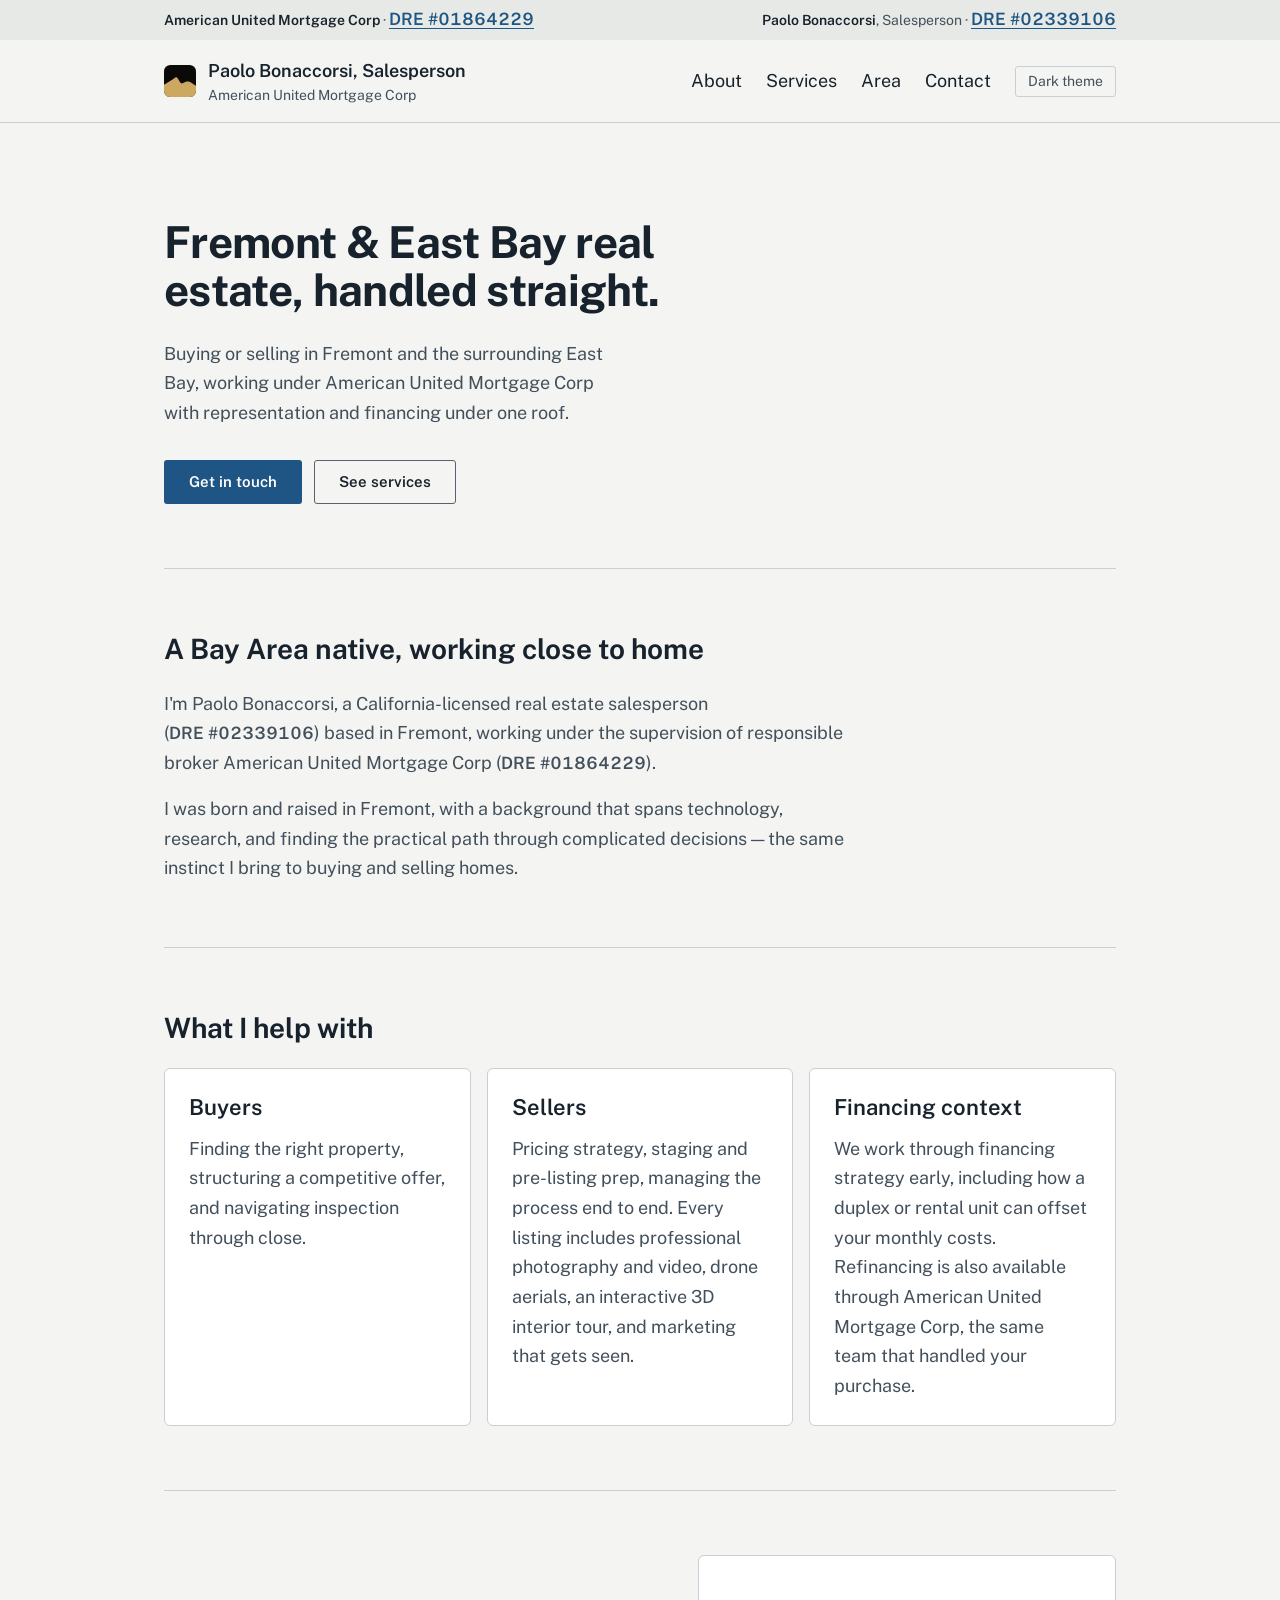
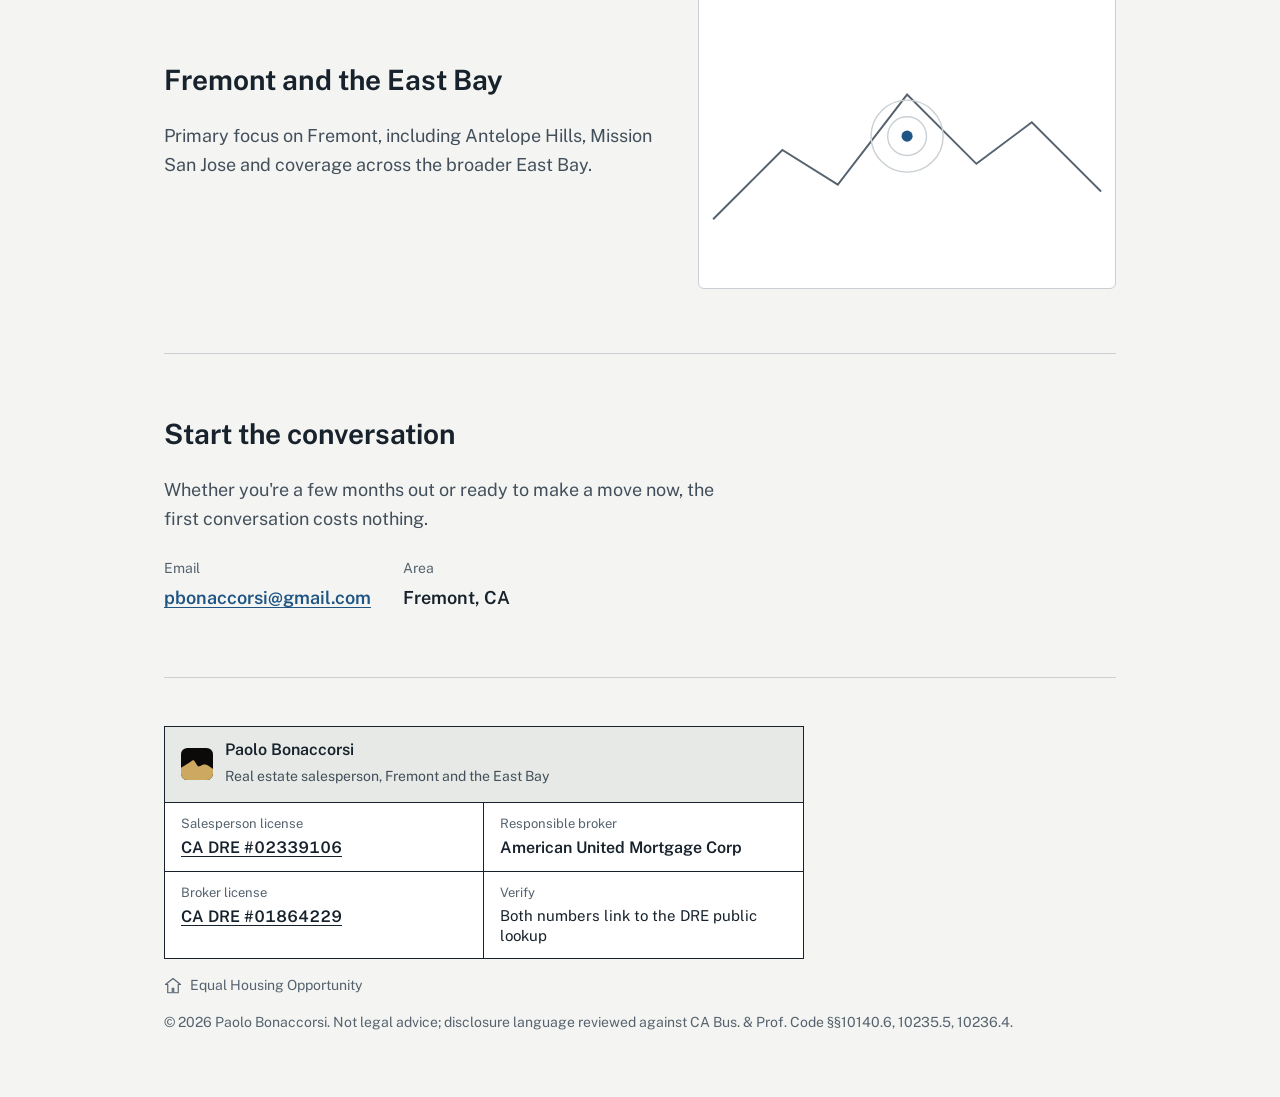
==== index.html @ d132ba82 "Add a theme switch in the masthead Follows the system setting until the visitor picks a theme; the c" ====
<!doctype html>
<html lang="en">
<head>
<meta charset="UTF-8">
<meta name="viewport" content="width=device-width, initial-scale=1">
<title>Paolo Bonaccorsi — Real Estate Salesperson, Fremont &amp; East Bay</title>
<meta name="description" content="Paolo Bonaccorsi, California DRE #02339106, helping buyers and sellers in Fremont, Mission San Jose, and the East Bay. Responsible broker American United Mortgage Corp, DRE #01864229.">
<link rel="icon" href="favicon.ico?v=2" sizes="any">
<link rel="icon" href="favicon.svg?v=2" type="image/svg+xml">
<link rel="apple-touch-icon" href="apple-touch-icon.png?v=2">
<link rel="preconnect" href="https://fonts.googleapis.com">
<link rel="preconnect" href="https://fonts.gstatic.com" crossorigin>
<link href="https://fonts.googleapis.com/css2?family=Public+Sans:wght@400..700&display=swap" rel="stylesheet">
<link rel="stylesheet" href="design/tokens.css">
<link rel="stylesheet" href="design/components.css">
<script>
/* Theme: follows the system unless the visitor chose one here. Runs before paint to avoid a flash. */
(function(){try{var t=localStorage.getItem('theme');if(t==='light'||t==='dark'){document.documentElement.setAttribute('data-theme',t);}}catch(e){}})();
</script>
<style>
  * { box-sizing: border-box; }
  html { color-scheme: light dark; }
  body { margin: 0; -webkit-font-smoothing: antialiased; }
  h1, h2, h3, p { margin: 0; }
  .wrap { max-width: 1000px; margin: 0 auto; padding-inline: var(--space-4); }
  @media (min-width: 720px) { .wrap { padding-inline: var(--space-6); } }

  /* ---- compliance bar ---- */
  .disclosure-bar { background: var(--surface-2); color: var(--ink-soft); }
  .disclosure-bar .wrap {
    padding-block: var(--space-2); display: flex; justify-content: space-between; align-items: baseline;
    flex-wrap: wrap; gap: var(--space-1) var(--space-6);
  }
  .disclosure-bar strong { color: var(--ink); font-weight: 600; }
  .disclosure-bar a, .about .re-figure { white-space: nowrap; }

  /* ---- masthead: static, no blur ---- */
  .masthead { border-bottom: 1px solid var(--rule); }
  .masthead .wrap {
    padding-block: var(--space-4); display: flex; justify-content: space-between; align-items: center;
    flex-wrap: wrap; gap: var(--space-3) var(--space-6);
  }
  .lockup { display: flex; align-items: center; gap: var(--space-3); }
  .lockup img { width: 32px; height: 32px; flex: none; border-radius: var(--radius-sm); }
  .lockup .agent { font-weight: 600; color: var(--ink); }
  .lockup .broker { color: var(--ink-soft); }
  nav.top { display: flex; flex-wrap: wrap; gap: var(--space-1) var(--space-6); }
  nav.top a { color: var(--ink); text-decoration: none; }
  nav.top a:hover { color: var(--accent-ink); text-decoration: underline; }
  .theme-toggle {
    font-family: inherit; color: var(--ink-soft); background: none; border: 1px solid var(--rule); border-radius: var(--radius-sm);
    padding: var(--space-1) var(--space-3); cursor: pointer;
  }
  .theme-toggle:hover { color: var(--ink); border-color: var(--ink-faint); }

  /* ---- hero ---- */
  .hero { padding-block: var(--space-12); border-bottom: 1px solid var(--rule); }
  @media (min-width: 720px) { .hero { padding-block: var(--space-24) var(--space-16); } }
  .hero h1 { max-width: 20ch; margin-bottom: var(--space-6); text-wrap: balance; }
  .hero .lede { color: var(--ink-soft); max-width: 42ch; margin-bottom: var(--space-8); }
  .cta-row { display: flex; gap: var(--space-3); flex-wrap: wrap; }

  /* ---- sections ---- */
  section { padding-block: var(--space-12); border-bottom: 1px solid var(--rule); }
  @media (min-width: 720px) { section { padding-block: var(--space-16); } }
  section h2 { margin-bottom: var(--space-6); text-wrap: balance; }

  .about p { max-width: 62ch; color: var(--ink-soft); }
  .about p + p { margin-top: var(--space-4); }

  .services { display: grid; grid-template-columns: repeat(auto-fit, minmax(240px, 1fr)); gap: var(--space-4); }
  .service {
    background: var(--surface); border: 1px solid var(--rule); border-radius: var(--radius-md);
    padding: var(--space-6); display: flex; flex-direction: column; gap: var(--space-3);
  }
  .service p { color: var(--ink-soft); }

  .area-layout { display: grid; grid-template-columns: 1.2fr 1fr; gap: var(--space-8); align-items: center; }
  @media (max-width: 700px) { .area-layout { grid-template-columns: 1fr; } }
  .area-layout p { color: var(--ink-soft); max-width: 52ch; }
  .area-map { aspect-ratio: 5/4; border-radius: var(--radius-md); border: 1px solid var(--rule); background: var(--surface); overflow: hidden; }
  .area-map svg { display: block; width: 100%; height: 100%; }

  .contact-block p { color: var(--ink-soft); max-width: 50ch; margin-bottom: var(--space-6); }
  .contact-row { display: flex; gap: var(--space-8); flex-wrap: wrap; }
  .contact-item { display: flex; flex-direction: column; gap: var(--space-1); }
  .contact-item .label { color: var(--ink-faint); }
  .contact-item a, .contact-item .value { font-weight: 600; color: var(--ink); }
  .contact-item a { color: var(--accent); }

  /* ---- footer ---- */
  footer { padding-block: var(--space-12) var(--space-16); display: flex; flex-direction: column; gap: var(--space-4); color: var(--ink-faint); }
  .eho { display: flex; align-items: center; gap: var(--space-2); }
  .eho svg { flex-shrink: 0; }
</style>
</head>
<body data-flavor="re" class="re-body">

<div class="disclosure-bar re-small">
  <div class="wrap">
    <span><strong>American United Mortgage Corp</strong> &middot; <a class="re-figure" href="https://www2.dre.ca.gov/publicasp/pplinfo.asp?License_id=01864229" target="_blank" rel="noopener noreferrer" aria-label="Verify American United Mortgage Corp&#39;s California DRE license 01864229 on the DRE public lookup, opens in a new tab">DRE #01864229</a></span>
    <span><strong>Paolo Bonaccorsi</strong>, Salesperson &middot; <a class="re-figure" href="https://www2.dre.ca.gov/publicasp/pplinfo.asp?License_id=02339106" target="_blank" rel="noopener noreferrer" aria-label="Verify Paolo Bonaccorsi&#39;s California DRE license 02339106 on the DRE public lookup, opens in a new tab">DRE #02339106</a></span>
  </div>
</div>

<header class="masthead">
  <div class="wrap">
    <div class="lockup">
      <img src="favicon.svg" alt="">
      <div>
        <div class="agent">Paolo Bonaccorsi, Salesperson</div>
        <div class="broker re-small">American United Mortgage Corp</div>
      </div>
    </div>
    <nav class="top" aria-label="Primary">
      <a href="#about">About</a>
      <a href="#services">Services</a>
      <a href="#area">Area</a>
      <a href="#contact">Contact</a>
      <button type="button" class="theme-toggle re-small">Dark theme</button>
    </nav>
  </div>
</header>

<main class="wrap">

  <section class="hero">
    <h1 class="re-display">Fremont &amp; East Bay real estate, handled straight.</h1>
    <p class="lede">Buying or selling in Fremont and the surrounding East Bay, working under American United Mortgage Corp with representation and financing under one roof.</p>
    <div class="cta-row">
      <a class="btn btn-primary" href="#contact">Get in touch</a>
      <a class="btn btn-secondary" href="#services">See services</a>
    </div>
  </section>

  <section id="about" class="about">
    <h2 class="re-h2">A Bay Area native, working close to home</h2>
    <p>I'm Paolo Bonaccorsi, a California-licensed real estate salesperson (<span class="re-figure">DRE #02339106</span>) based in Fremont, working under the supervision of responsible broker American United Mortgage Corp (<span class="re-figure">DRE #01864229</span>).</p>
    <p>I was born and raised in Fremont, with a background that spans technology, research, and finding the practical path through complicated decisions &mdash; the same instinct I bring to buying and selling homes.</p>
  </section>

  <section id="services">
    <h2 class="re-h2">What I help with</h2>
    <div class="services">
      <div class="service">
        <h3 class="re-h3">Buyers</h3>
        <p>Finding the right property, structuring a competitive offer, and navigating inspection through close.</p>
      </div>
      <div class="service">
        <h3 class="re-h3">Sellers</h3>
        <p>Pricing strategy, staging and pre-listing prep, managing the process end to end. Every listing includes professional photography and video, drone aerials, an interactive 3D interior tour, and marketing that gets seen.</p>
      </div>
      <div class="service">
        <h3 class="re-h3">Financing context</h3>
        <p>We work through financing strategy early, including how a duplex or rental unit can offset your monthly costs. Refinancing is also available through American United Mortgage Corp, the same team that handled your purchase.</p>
      </div>
    </div>
  </section>

  <section id="area">
    <div class="area-layout">
      <div>
        <h2 class="re-h2">Fremont and the East Bay</h2>
        <p>Primary focus on Fremont, including Antelope Hills, Mission San Jose and coverage across the broader East Bay.</p>
      </div>
      <div class="area-map">
        <svg viewBox="0 0 300 240" aria-hidden="true">
          <path d="M10 190 L60 140 L100 165 L150 100 L200 150 L240 120 L290 170" fill="none" stroke="var(--ink-faint)" stroke-width="1.4"/>
          <circle cx="150" cy="130" r="26" fill="none" stroke="var(--rule)" stroke-width="1"/>
          <circle cx="150" cy="130" r="14" fill="none" stroke="var(--rule)" stroke-width="1"/>
          <circle cx="150" cy="130" r="4" fill="var(--accent)"/>
        </svg>
      </div>
    </div>
  </section>

  <section id="contact">
    <h2 class="re-h2">Start the conversation</h2>
    <div class="contact-block">
      <p>Whether you're a few months out or ready to make a move now, the first conversation costs nothing.</p>
      <div class="contact-row">
        <div class="contact-item">
          <span class="label re-small">Email</span>
          <a href="mailto:pbonaccorsi@gmail.com">pbonaccorsi@gmail.com</a>
        </div>
        <div class="contact-item">
          <span class="label re-small">Area</span>
          <span class="value">Fremont, CA</span>
        </div>
      </div>
    </div>
  </section>

  <footer>
    <div class="titleblock">
      <div class="tb-head"><img class="mark" src="favicon.svg" alt=""><div><span class="val">Paolo Bonaccorsi</span><span class="area">Real estate salesperson, Fremont and the East Bay</span></div></div>
      <div class="tb-grid">
        <div><span class="lab">Salesperson license</span><a class="val num" href="https://www2.dre.ca.gov/publicasp/pplinfo.asp?License_id=02339106" target="_blank" rel="noopener noreferrer" aria-label="Verify Paolo Bonaccorsi&#39;s California DRE license 02339106 on the DRE public lookup, opens in a new tab">CA DRE #02339106</a></div>
        <div><span class="lab">Responsible broker</span><span class="val">American United Mortgage Corp</span></div>
        <div><span class="lab">Broker license</span><a class="val num" href="https://www2.dre.ca.gov/publicasp/pplinfo.asp?License_id=01864229" target="_blank" rel="noopener noreferrer" aria-label="Verify American United Mortgage Corp&#39;s California DRE license 01864229 on the DRE public lookup, opens in a new tab">CA DRE #01864229</a></div>
        <div><span class="lab">Verify</span><span class="val" style="font-weight:400;font-size:15px">Both numbers link to the DRE public lookup</span></div>
      </div>
    </div>
    <div class="eho re-small">
      <svg width="18" height="18" viewBox="0 0 24 24" fill="none" aria-hidden="true">
        <path d="M12 2 2 10h3v11h6v-6h2v6h6V10h3L12 2z" stroke="currentColor" stroke-width="1.6" stroke-linejoin="round"/>
      </svg>
      <span>Equal Housing Opportunity</span>
    </div>
    <div class="re-small">&copy; 2026 Paolo Bonaccorsi. Not legal advice; disclosure language reviewed against CA Bus. &amp; Prof. Code §§10140.6, 10235.5, 10236.4.</div>
  </footer>

</main>
<script>
(function(){
  // Theme switch: override the system setting, remembered in this browser.
  var btn = document.querySelector('.theme-toggle');
  if (!btn) return;
  var root = document.documentElement;
  function current(){
    var t = root.getAttribute('data-theme');
    if (t) return t;
    return window.matchMedia('(prefers-color-scheme: dark)').matches ? 'dark' : 'light';
  }
  function label(){
    var next = current() === 'dark' ? 'light' : 'dark';
    btn.textContent = next === 'dark' ? 'Dark theme' : 'Light theme';
    btn.setAttribute('aria-label', 'Switch to the ' + next + ' theme');
  }
  btn.addEventListener('click', function(){
    var next = current() === 'dark' ? 'light' : 'dark';
    root.setAttribute('data-theme', next);
    try { localStorage.setItem('theme', next); } catch (e) {}
    label();
  });
  window.matchMedia('(prefers-color-scheme: dark)').addEventListener('change', label);
  label();
})();
</script>
</body>
</html>
---- design/tokens.css ----
/* Generated from the Paolo Bonaccorsi design system tokens.json. Do not edit by hand. */
:root {
  --re-paper: #f4f5f2;
  --re-surface: #ffffff;
  --re-surface-2: #e6e9e5;
  --re-ink: #17222c;
  --re-ink-soft: #43505c;
  --re-ink-faint: #56636f;
  --re-rule: #c9cfd2;
  --re-accent: #1f5584;
  --re-accent-ink: #183f63;
  --re-on-accent: #ffffff;
  --re-ridge: #c9a04e;
  --space-1: 4px;
  --space-2: 8px;
  --space-3: 12px;
  --space-4: 16px;
  --space-6: 24px;
  --space-8: 32px;
  --space-12: 48px;
  --space-16: 64px;
  --space-24: 96px;
  --radius-0: 0px;
  --radius-sm: 3px;
  --radius-md: 6px;
  --radius-knob: 9999px;
  --font-public: "Public Sans", "Helvetica Neue", Arial, sans-serif;
}
@media (prefers-color-scheme: dark) {
  :root:not([data-theme="light"]) {
  --re-paper: #0f1c2a;
  --re-surface: #152536;
  --re-surface-2: #1c2f43;
  --re-ink: #e3eaf0;
  --re-ink-soft: #a6b6c4;
  --re-ink-faint: #8a9cac;
  --re-rule: #2b4057;
  --re-accent: #8db8e0;
  --re-accent-ink: #a9cbea;
  --re-on-accent: #0f1c2a;
  --re-ridge: #d9ae55;
  }
}
:root[data-theme="dark"] {
  --re-paper: #0f1c2a;
  --re-surface: #152536;
  --re-surface-2: #1c2f43;
  --re-ink: #e3eaf0;
  --re-ink-soft: #a6b6c4;
  --re-ink-faint: #8a9cac;
  --re-rule: #2b4057;
  --re-accent: #8db8e0;
  --re-accent-ink: #a9cbea;
  --re-on-accent: #0f1c2a;
  --re-ridge: #d9ae55;
}

/* Type styles */
.re-display { font-family: var(--font-public); font-size: 44px; line-height: 1.08; font-weight: 700; letter-spacing: -0.015em; }
.re-h2 { font-family: var(--font-public); font-size: 28px; line-height: 1.15; font-weight: 650; }
.re-h3 { font-family: var(--font-public); font-size: 22px; line-height: 1.3; font-weight: 600; }
.re-body { font-family: var(--font-public); font-size: 18px; line-height: 1.65; font-weight: 400; }
.re-figure { font-family: var(--font-public); font-size: 17px; line-height: 1.4; font-weight: 600; }
.re-small { font-family: var(--font-public); font-size: 14px; line-height: 1.5; font-weight: 400; }
---- design/components.css ----
/* Flavors: map each brand's tokens onto shared roles. Components read only the roles. */
[data-flavor="re"] {
  --paper: var(--re-paper); --surface: var(--re-surface); --surface-2: var(--re-surface-2);
  --ink: var(--re-ink); --ink-soft: var(--re-ink-soft); --ink-faint: var(--re-ink-faint);
  --rule: var(--re-rule); --accent: var(--re-accent); --accent-ink: var(--re-accent-ink);
  --on-accent: var(--re-on-accent);
  --btn-fill: var(--re-accent); --btn-text: var(--re-on-accent);
  --face: var(--font-public, "Public Sans", "Helvetica Neue", Arial, sans-serif);
}
[data-flavor] { background: var(--paper); color: var(--ink); font-family: var(--face); }
[data-flavor] a { color: var(--accent); text-underline-offset: 3px; text-decoration-thickness: 1px; }
[data-flavor] a:hover { color: var(--accent-ink); }
[data-flavor] :focus-visible { outline: 2px solid var(--accent); outline-offset: 3px; }

.re-figure { font-variant-numeric: tabular-nums lining-nums; }

/* Button: shared by both flavors */
.btn {
  display: inline-flex; align-items: center; justify-content: center;
  min-height: 44px; padding: var(--space-3, 12px) var(--space-6, 24px);
  border-radius: var(--radius-sm, 3px); border: 1px solid transparent;
  font-family: var(--face); font-size: 15px; font-weight: 600; line-height: 1.2;
  text-decoration: none; cursor: pointer;
}
.btn-primary { background: var(--btn-fill); color: var(--btn-text); }
.btn-primary:hover { background: var(--accent-ink); }
.btn-secondary { background: transparent; color: var(--ink); border-color: var(--ink-faint); }
.btn-secondary:hover { border-color: var(--ink); }
[data-flavor] a.btn-primary, [data-flavor] a.btn-primary:hover { color: var(--btn-text); }
[data-flavor] a.btn-secondary { color: var(--ink); }

/* TitleBlock: the real estate compliance block, drawn like a survey title block */
.titleblock {
  border: 1.5px solid var(--ink); border-radius: var(--radius-0, 0);
  background: var(--surface); max-width: 640px;
}
.tb-head {
  display: flex; align-items: center; gap: var(--space-3, 12px);
  padding: var(--space-3, 12px) var(--space-4, 16px);
  background: var(--surface-2); border-bottom: 1px solid var(--ink);
}
.tb-grid { display: grid; grid-template-columns: 1fr 1fr; }
.tb-grid > div { padding: var(--space-3, 12px) var(--space-4, 16px); border-top: 1px solid var(--ink); }
.tb-grid > div:nth-child(-n+2) { border-top: 0; }
.tb-grid > div:nth-child(odd) { border-right: 1px solid var(--ink); }
.titleblock .lab { display: block; font-size: 13px; line-height: 1.4; color: var(--ink-faint); margin-bottom: var(--space-1, 4px); }
.titleblock .val { display: block; font-size: 16px; line-height: 1.35; font-weight: 600; color: var(--ink); }
.titleblock .num { font-variant-numeric: tabular-nums lining-nums; }
.titleblock .mark { width: 32px; height: 32px; flex: none; border-radius: var(--radius-sm, 3px); }
.titleblock .area { font-size: 14px; color: var(--ink-soft); }
@media (max-width: 520px) {
  .tb-grid { grid-template-columns: 1fr; }
  .tb-grid > div:nth-child(odd) { border-right: 0; }
  .tb-grid > div:nth-child(2) { border-top: 1px solid var(--ink); }
}
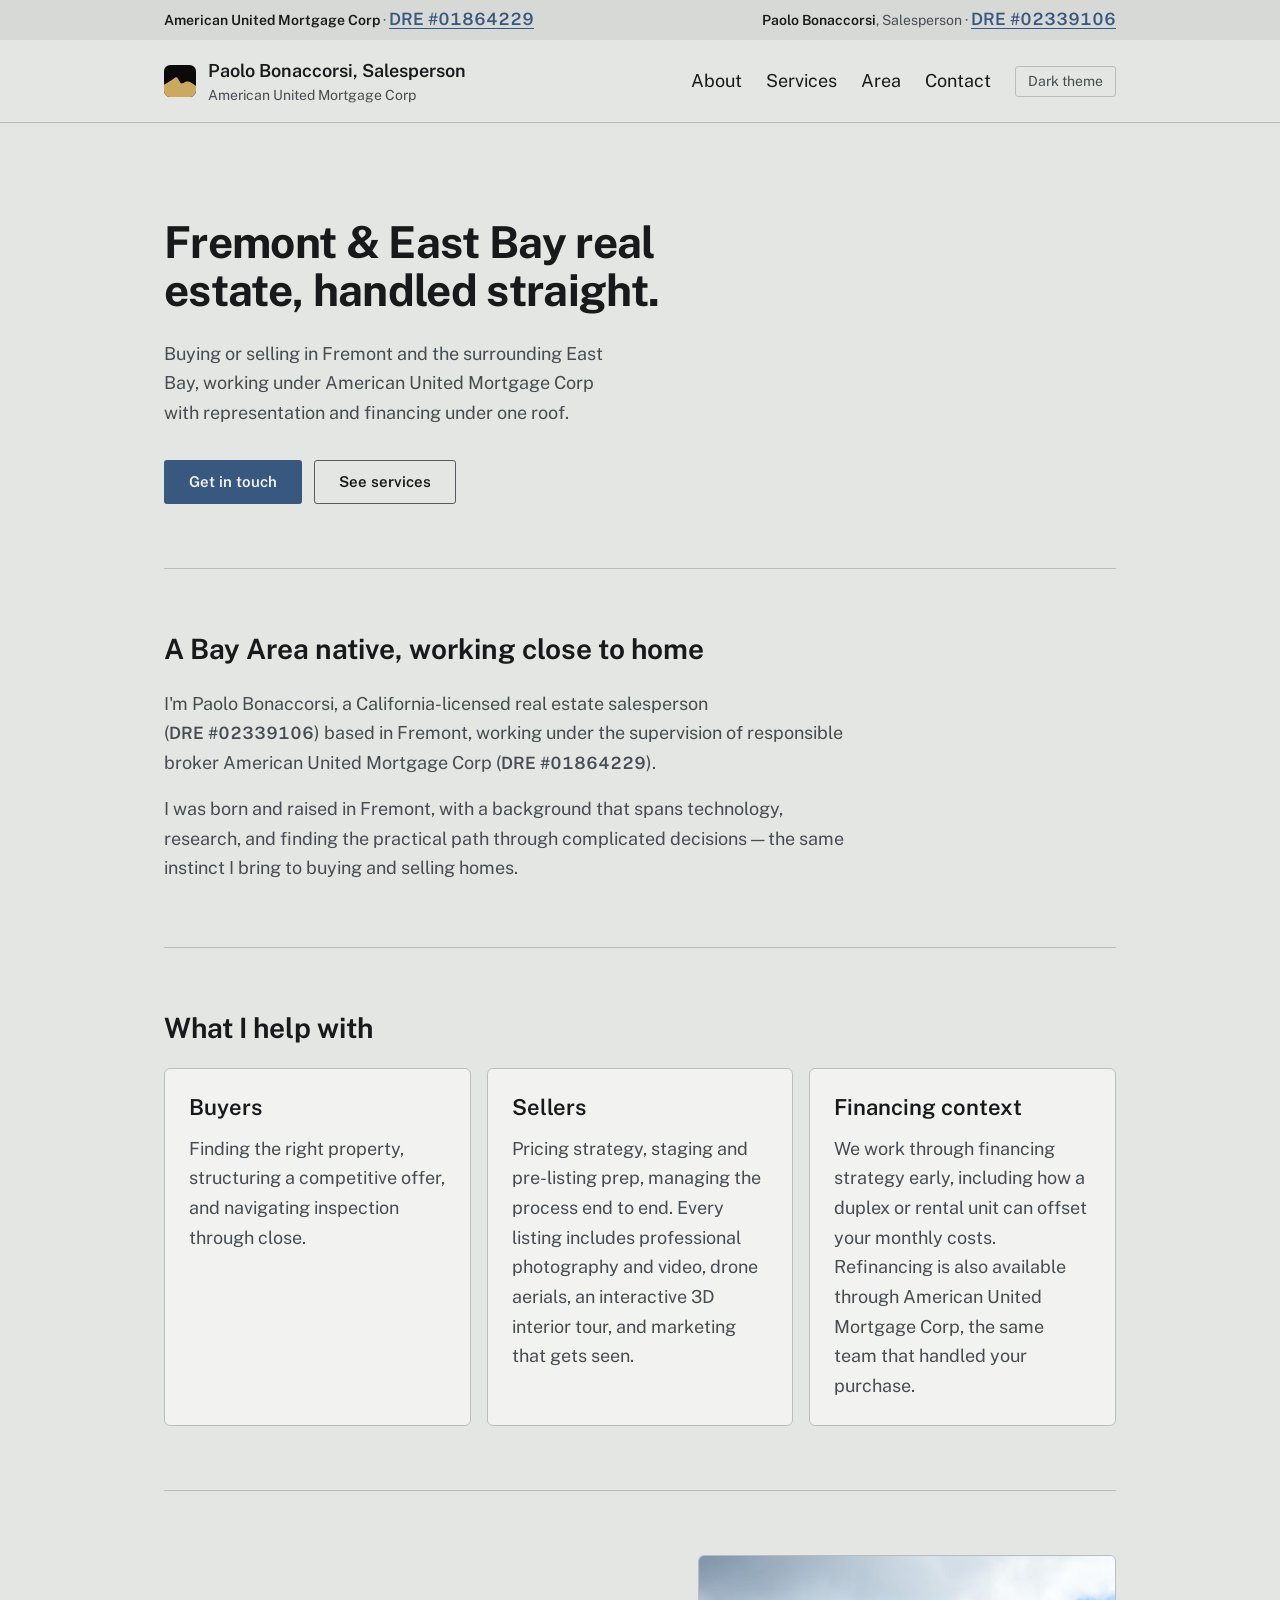
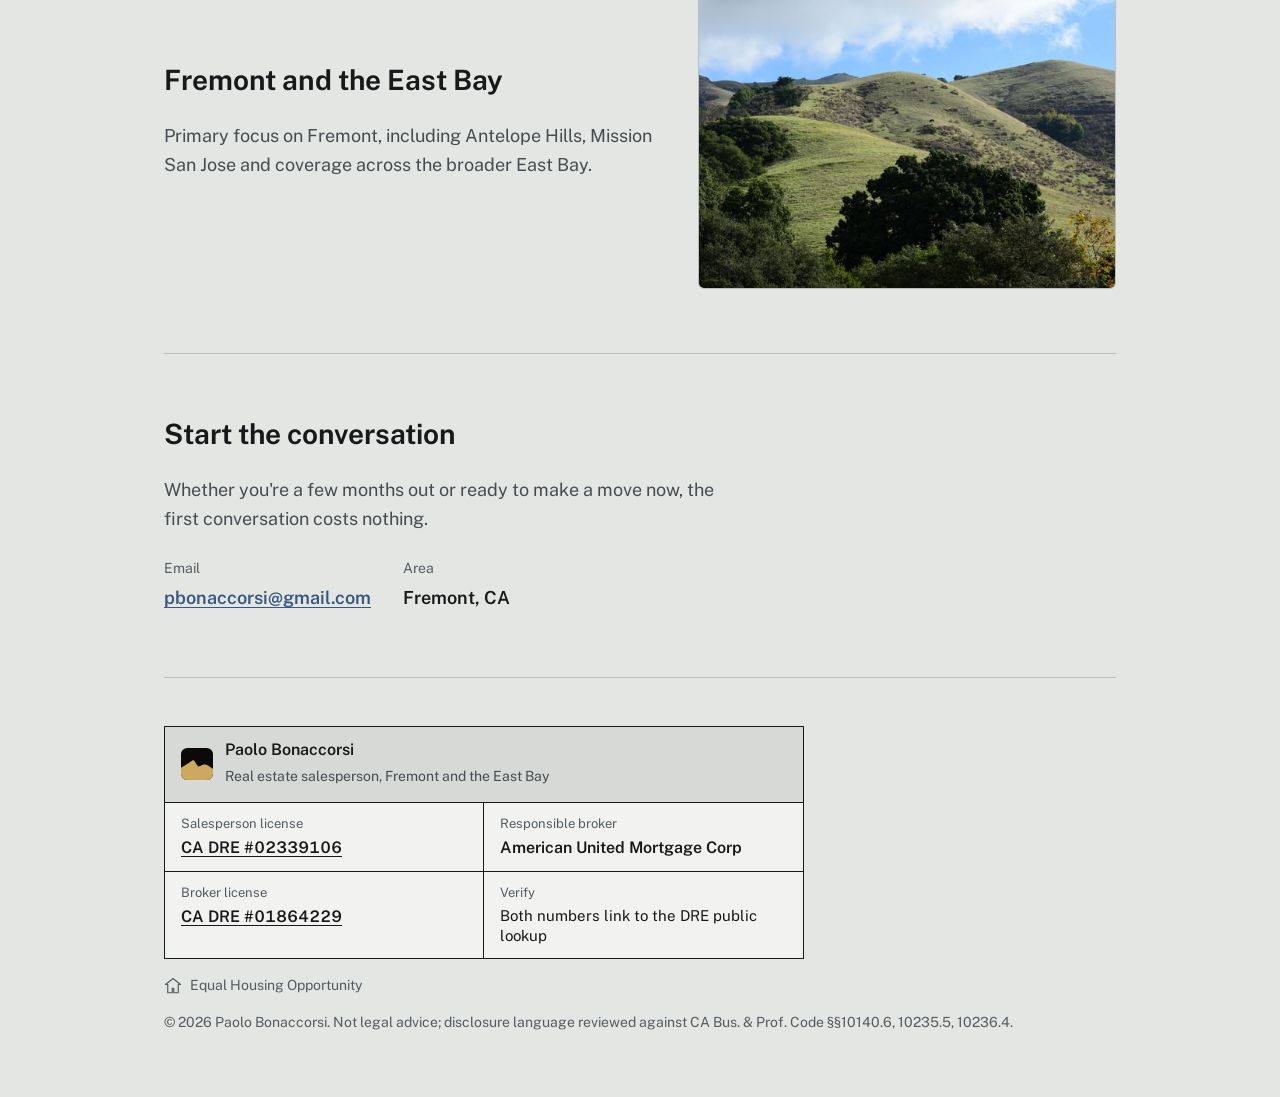
==== commit 61cb356d: "Area section: hills photo in place of the ridge drawing" ====
--- a/index.html
+++ b/index.html
@@ -79,7 +79,7 @@
   @media (max-width: 700px) { .area-layout { grid-template-columns: 1fr; } }
   .area-layout p { color: var(--ink-soft); max-width: 52ch; }
   .area-map { aspect-ratio: 5/4; border-radius: var(--radius-md); border: 1px solid var(--rule); background: var(--surface); overflow: hidden; }
-  .area-map svg { display: block; width: 100%; height: 100%; }
+  .area-map img { display: block; width: 100%; height: 100%; object-fit: cover; }
 
   .contact-block p { color: var(--ink-soft); max-width: 50ch; margin-bottom: var(--space-6); }
   .contact-row { display: flex; gap: var(--space-8); flex-wrap: wrap; }
@@ -164,12 +164,7 @@
         <p>Primary focus on Fremont, including Antelope Hills, Mission San Jose and coverage across the broader East Bay.</p>
       </div>
       <div class="area-map">
-        <svg viewBox="0 0 300 240" aria-hidden="true">
-          <path d="M10 190 L60 140 L100 165 L150 100 L200 150 L240 120 L290 170" fill="none" stroke="var(--ink-faint)" stroke-width="1.4"/>
-          <circle cx="150" cy="130" r="26" fill="none" stroke="var(--rule)" stroke-width="1"/>
-          <circle cx="150" cy="130" r="14" fill="none" stroke="var(--rule)" stroke-width="1"/>
-          <circle cx="150" cy="130" r="4" fill="var(--accent)"/>
-        </svg>
+        <img src="hills.jpg" srcset="hills-640.jpg 640w, hills.jpg 1280w" sizes="(max-width: 700px) 100vw, 45vw" width="1280" height="854" loading="lazy" decoding="async" alt="Green, oak-dotted hills under a partly cloudy sky">
       </div>
     </div>
   </section>
--- a/design/tokens.css
+++ b/design/tokens.css
@@ -1,15 +1,15 @@
 /* Generated from the Paolo Bonaccorsi design system tokens.json. Do not edit by hand. */
 :root {
-  --re-paper: #f4f5f2;
-  --re-surface: #ffffff;
-  --re-surface-2: #e6e9e5;
-  --re-ink: #17222c;
-  --re-ink-soft: #43505c;
-  --re-ink-faint: #56636f;
-  --re-rule: #c9cfd2;
-  --re-accent: #1f5584;
-  --re-accent-ink: #183f63;
-  --re-on-accent: #ffffff;
+  --re-paper: #e4e6e3;
+  --re-surface: #f2f3f1;
+  --re-surface-2: #d6d9d6;
+  --re-ink: #17191b;
+  --re-ink-soft: #464c51;
+  --re-ink-faint: #545b61;
+  --re-rule: #b9bebd;
+  --re-accent: #385880;
+  --re-accent-ink: #2f496a;
+  --re-on-accent: #f2f3f1;
   --re-ridge: #c9a04e;
   --space-1: 4px;
   --space-2: 8px;
@@ -28,30 +28,30 @@
 }
 @media (prefers-color-scheme: dark) {
   :root:not([data-theme="light"]) {
-  --re-paper: #0f1c2a;
-  --re-surface: #152536;
-  --re-surface-2: #1c2f43;
-  --re-ink: #e3eaf0;
-  --re-ink-soft: #a6b6c4;
-  --re-ink-faint: #8a9cac;
-  --re-rule: #2b4057;
-  --re-accent: #8db8e0;
-  --re-accent-ink: #a9cbea;
-  --re-on-accent: #0f1c2a;
+  --re-paper: #141618;
+  --re-surface: #1c1f22;
+  --re-surface-2: #262a2e;
+  --re-ink: #e6e8e6;
+  --re-ink-soft: #a9afb3;
+  --re-ink-faint: #8e959a;
+  --re-rule: #33383d;
+  --re-accent: #8eaacd;
+  --re-accent-ink: #a6bdd8;
+  --re-on-accent: #141618;
   --re-ridge: #d9ae55;
   }
 }
 :root[data-theme="dark"] {
-  --re-paper: #0f1c2a;
-  --re-surface: #152536;
-  --re-surface-2: #1c2f43;
-  --re-ink: #e3eaf0;
-  --re-ink-soft: #a6b6c4;
-  --re-ink-faint: #8a9cac;
-  --re-rule: #2b4057;
-  --re-accent: #8db8e0;
-  --re-accent-ink: #a9cbea;
-  --re-on-accent: #0f1c2a;
+  --re-paper: #141618;
+  --re-surface: #1c1f22;
+  --re-surface-2: #262a2e;
+  --re-ink: #e6e8e6;
+  --re-ink-soft: #a9afb3;
+  --re-ink-faint: #8e959a;
+  --re-rule: #33383d;
+  --re-accent: #8eaacd;
+  --re-accent-ink: #a6bdd8;
+  --re-on-accent: #141618;
   --re-ridge: #d9ae55;
 }
 
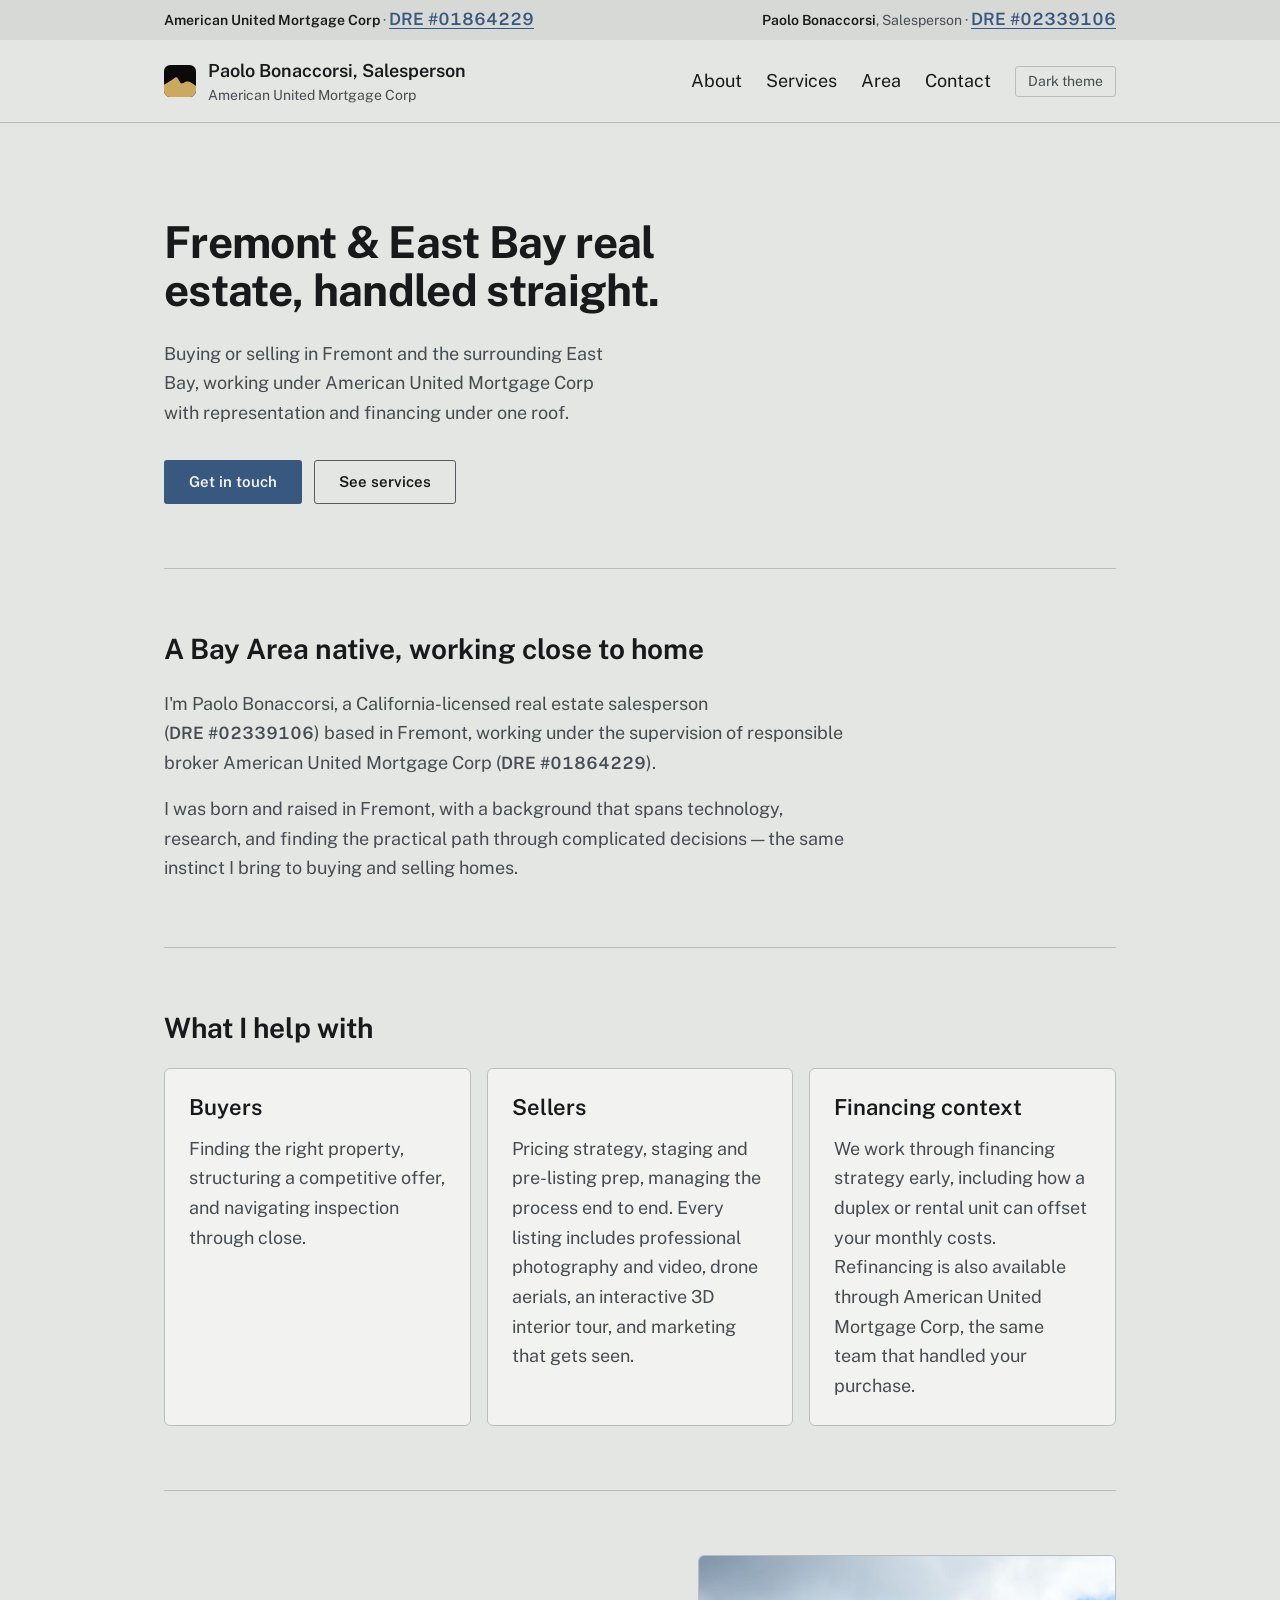
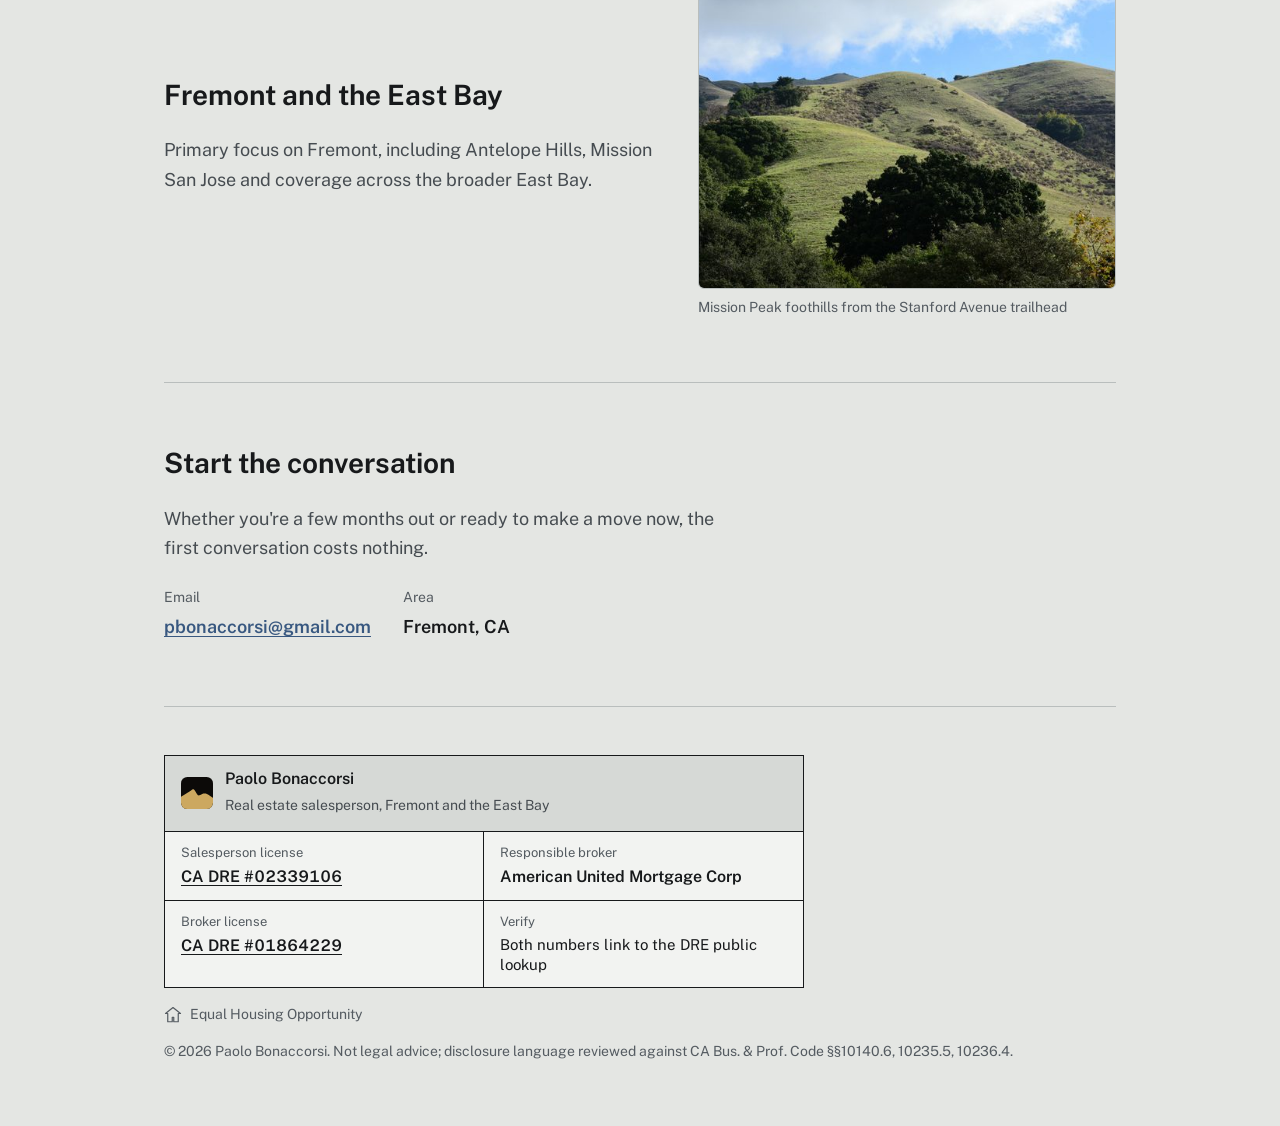
==== commit 840971d1: "Area photo: caption naming Mission Peak foothills and the Stanford Avenue trailhead" ====
--- a/index.html
+++ b/index.html
@@ -80,6 +80,8 @@
   .area-layout p { color: var(--ink-soft); max-width: 52ch; }
   .area-map { aspect-ratio: 5/4; border-radius: var(--radius-md); border: 1px solid var(--rule); background: var(--surface); overflow: hidden; }
   .area-map img { display: block; width: 100%; height: 100%; object-fit: cover; }
+  .area-photo { margin: 0; }
+  .area-photo figcaption { margin-top: var(--space-2); color: var(--ink-faint); }
 
   .contact-block p { color: var(--ink-soft); max-width: 50ch; margin-bottom: var(--space-6); }
   .contact-row { display: flex; gap: var(--space-8); flex-wrap: wrap; }
@@ -163,9 +165,12 @@
         <h2 class="re-h2">Fremont and the East Bay</h2>
         <p>Primary focus on Fremont, including Antelope Hills, Mission San Jose and coverage across the broader East Bay.</p>
       </div>
-      <div class="area-map">
-        <img src="hills.jpg" srcset="hills-640.jpg 640w, hills.jpg 1280w" sizes="(max-width: 700px) 100vw, 45vw" width="1280" height="854" loading="lazy" decoding="async" alt="Green, oak-dotted hills under a partly cloudy sky">
-      </div>
+      <figure class="area-photo">
+        <div class="area-map">
+          <img src="hills.jpg" srcset="hills-640.jpg 640w, hills.jpg 1280w" sizes="(max-width: 700px) 100vw, 45vw" width="1280" height="854" loading="lazy" decoding="async" alt="Green, oak-dotted foothills of Mission Peak under a partly cloudy sky">
+        </div>
+        <figcaption class="re-small">Mission Peak foothills from the Stanford Avenue trailhead</figcaption>
+      </figure>
     </div>
   </section>
 
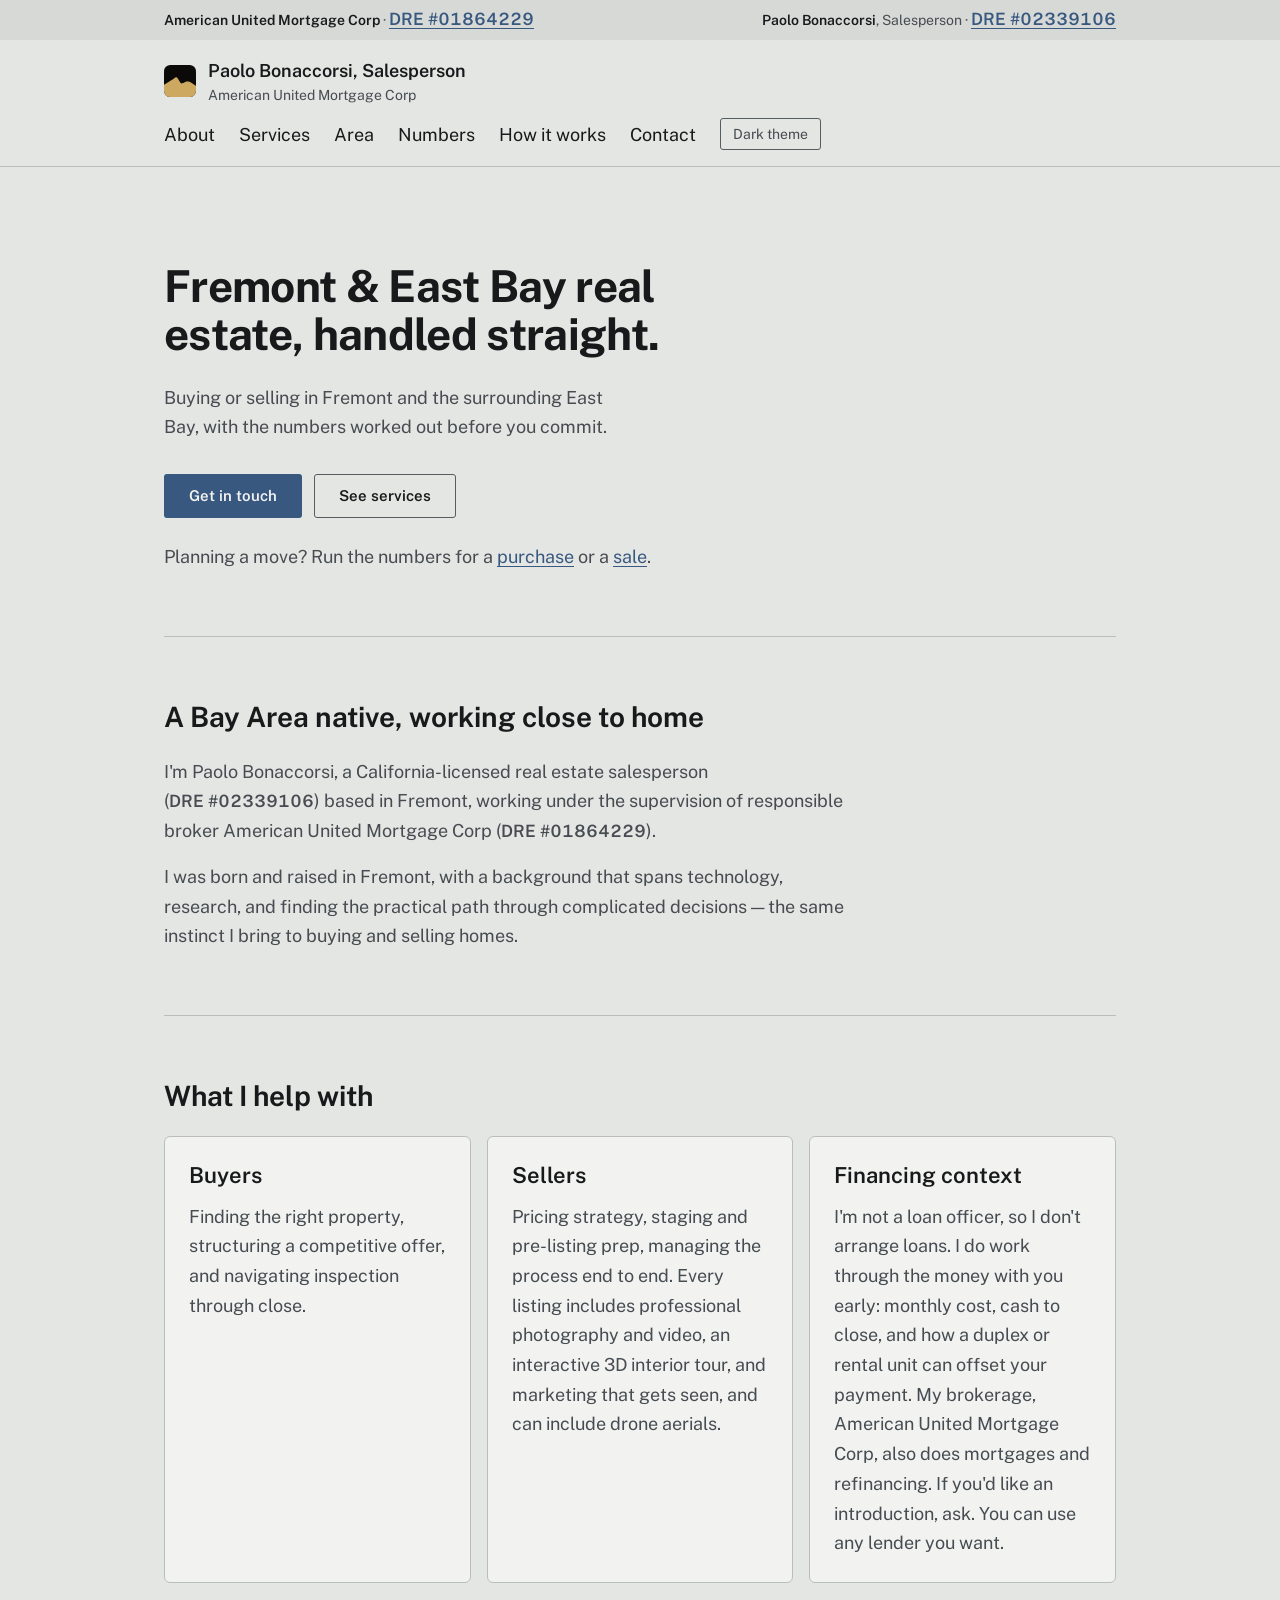
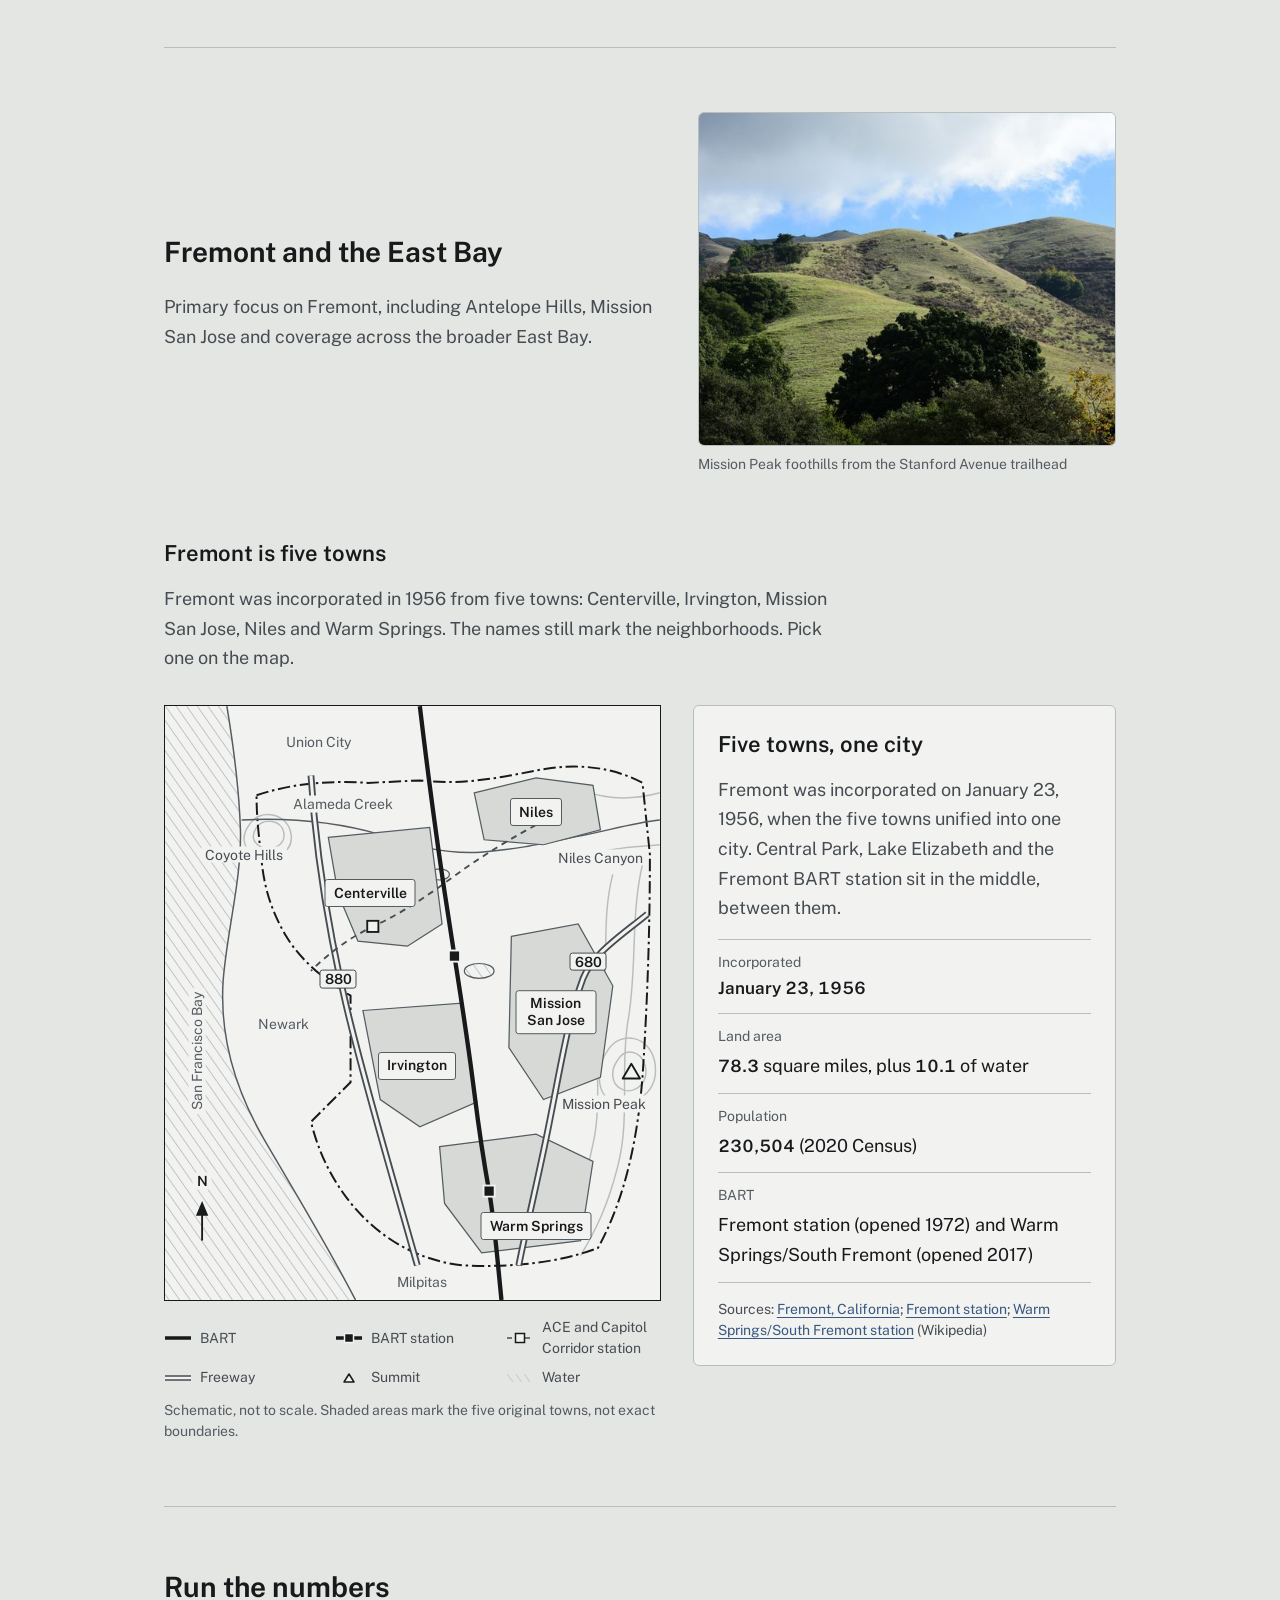
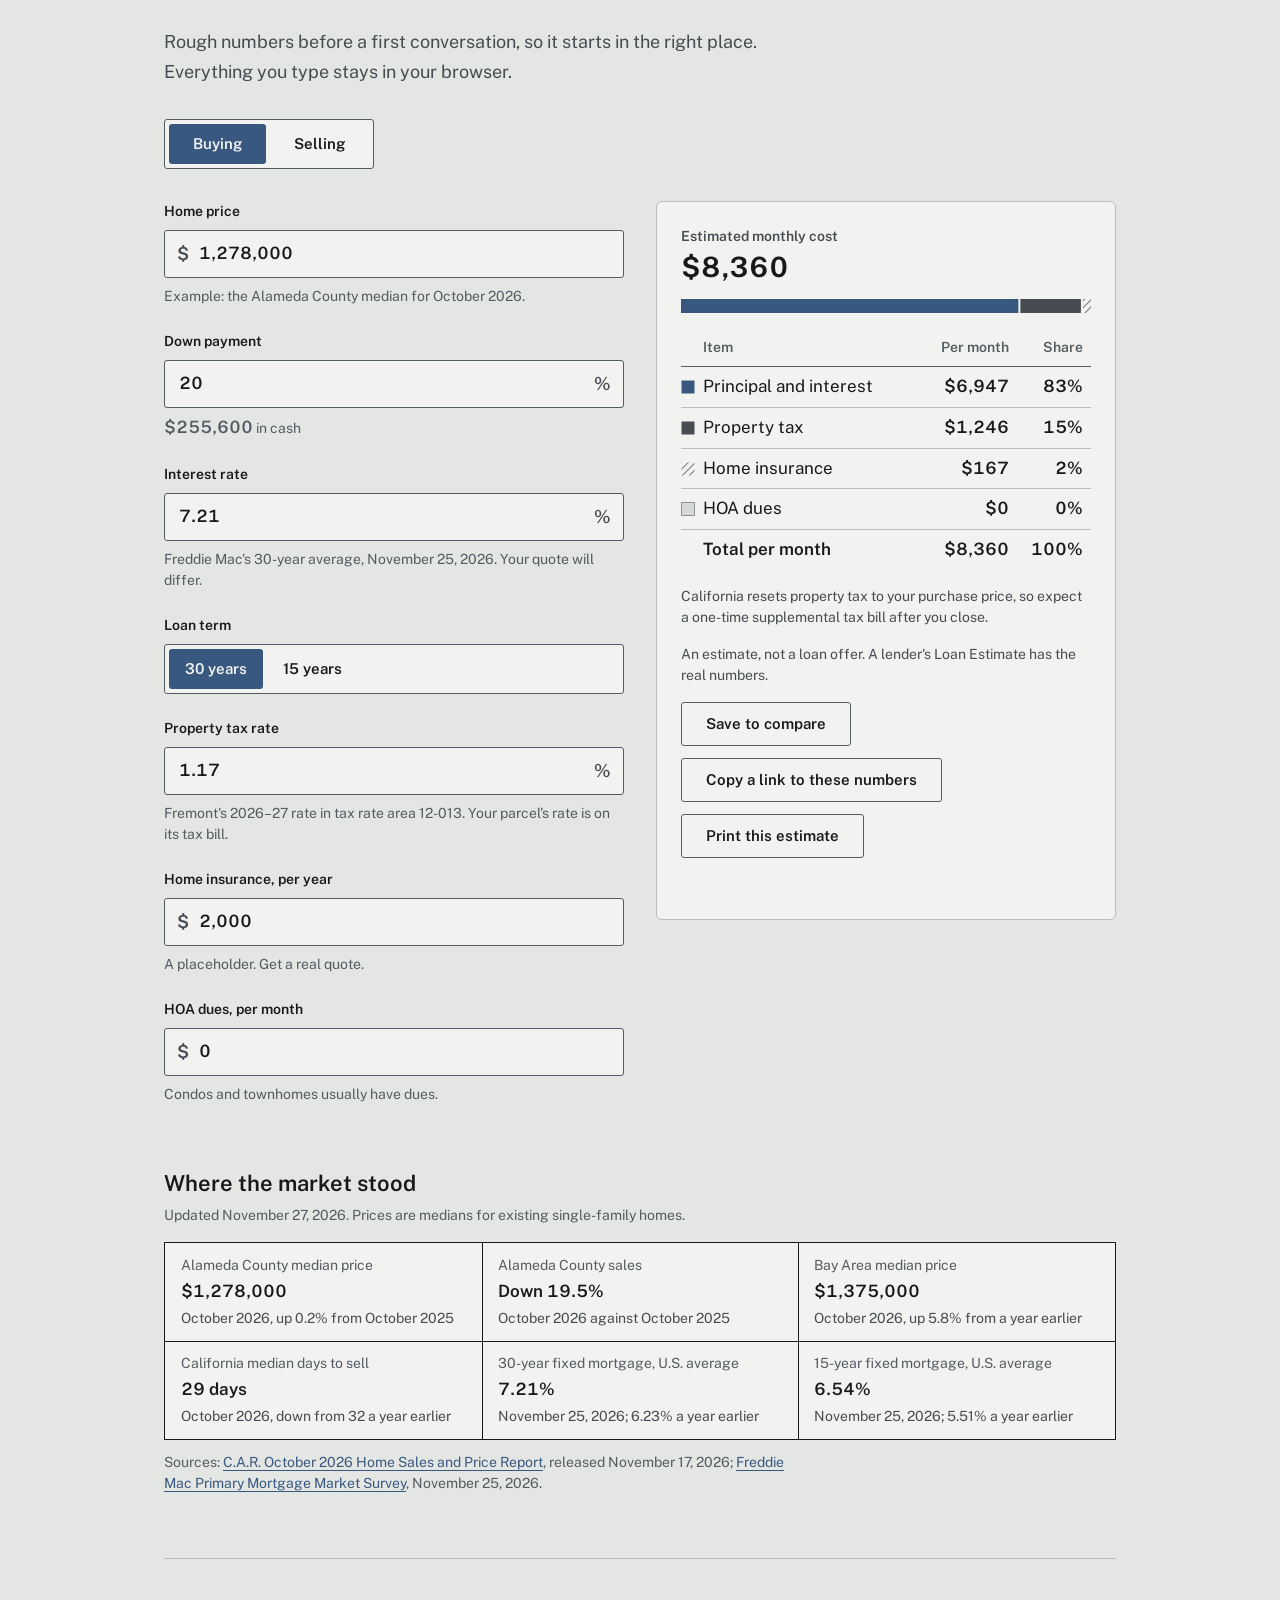
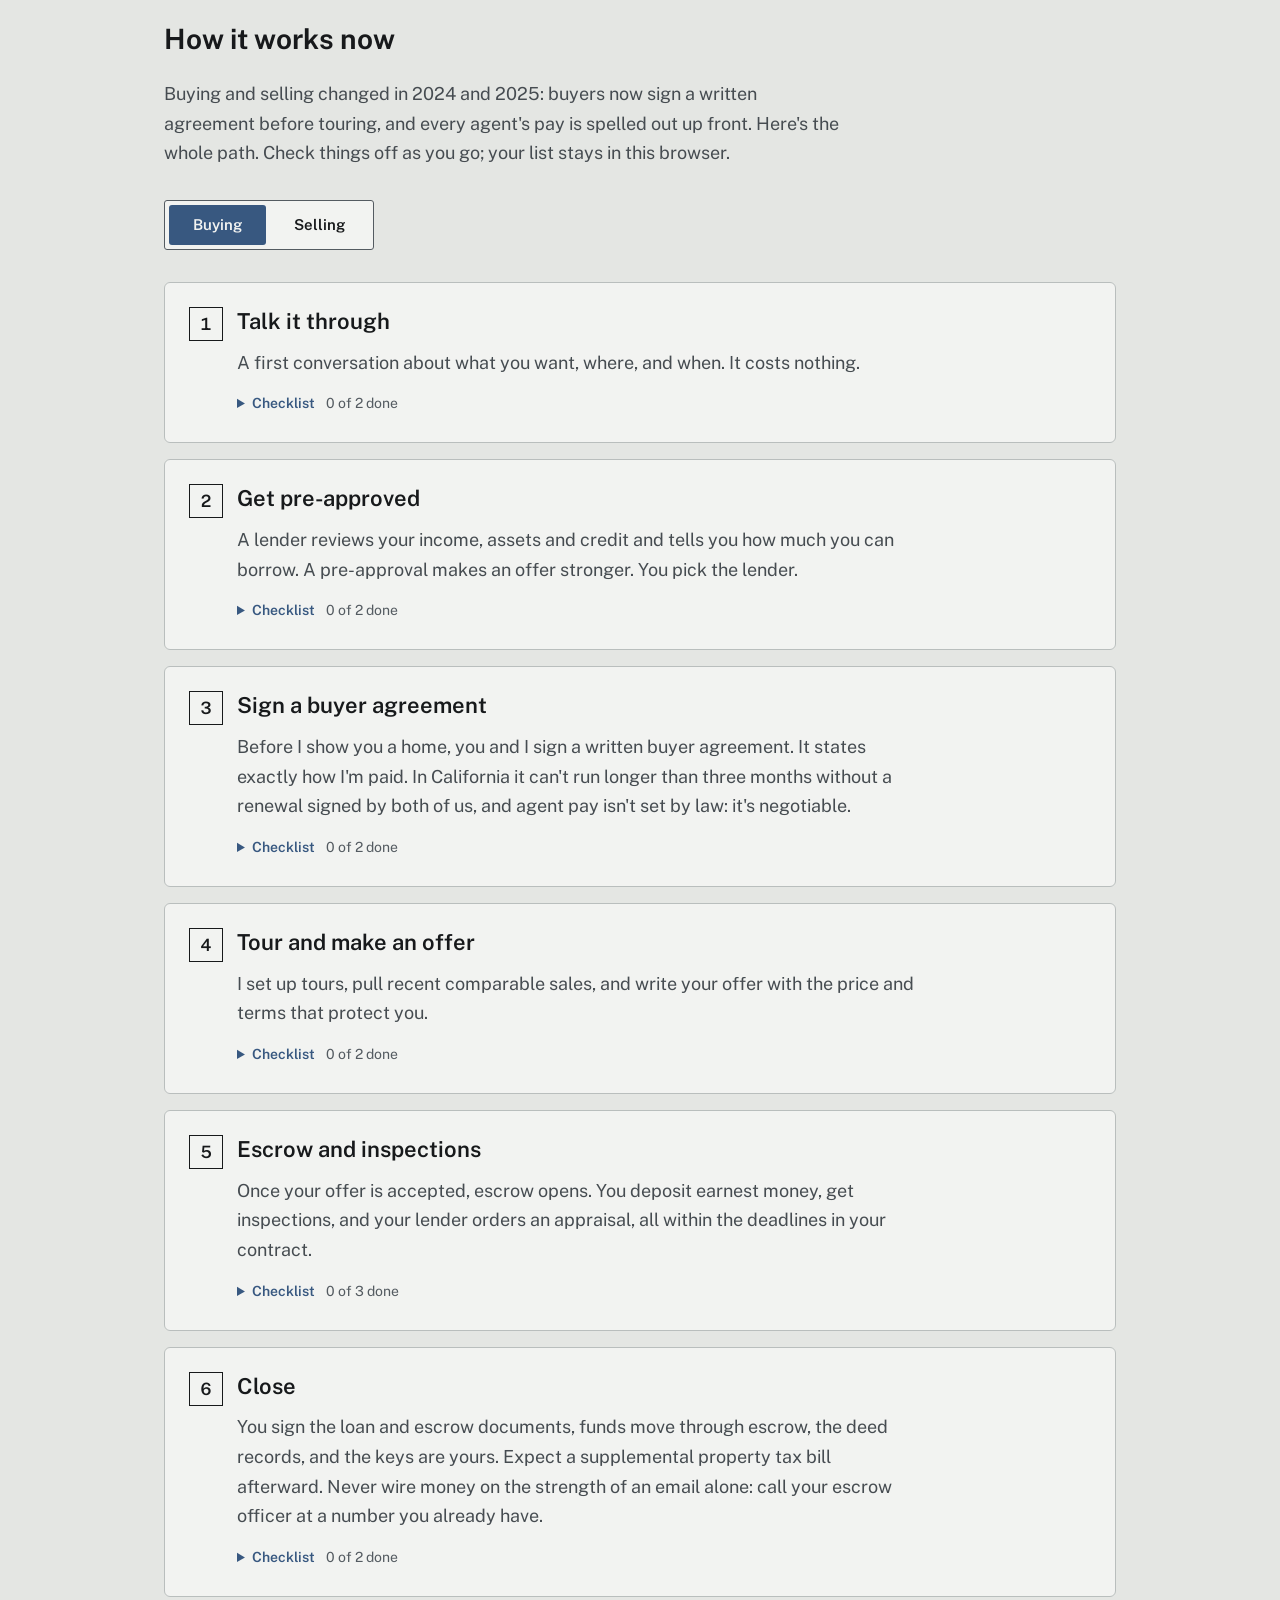
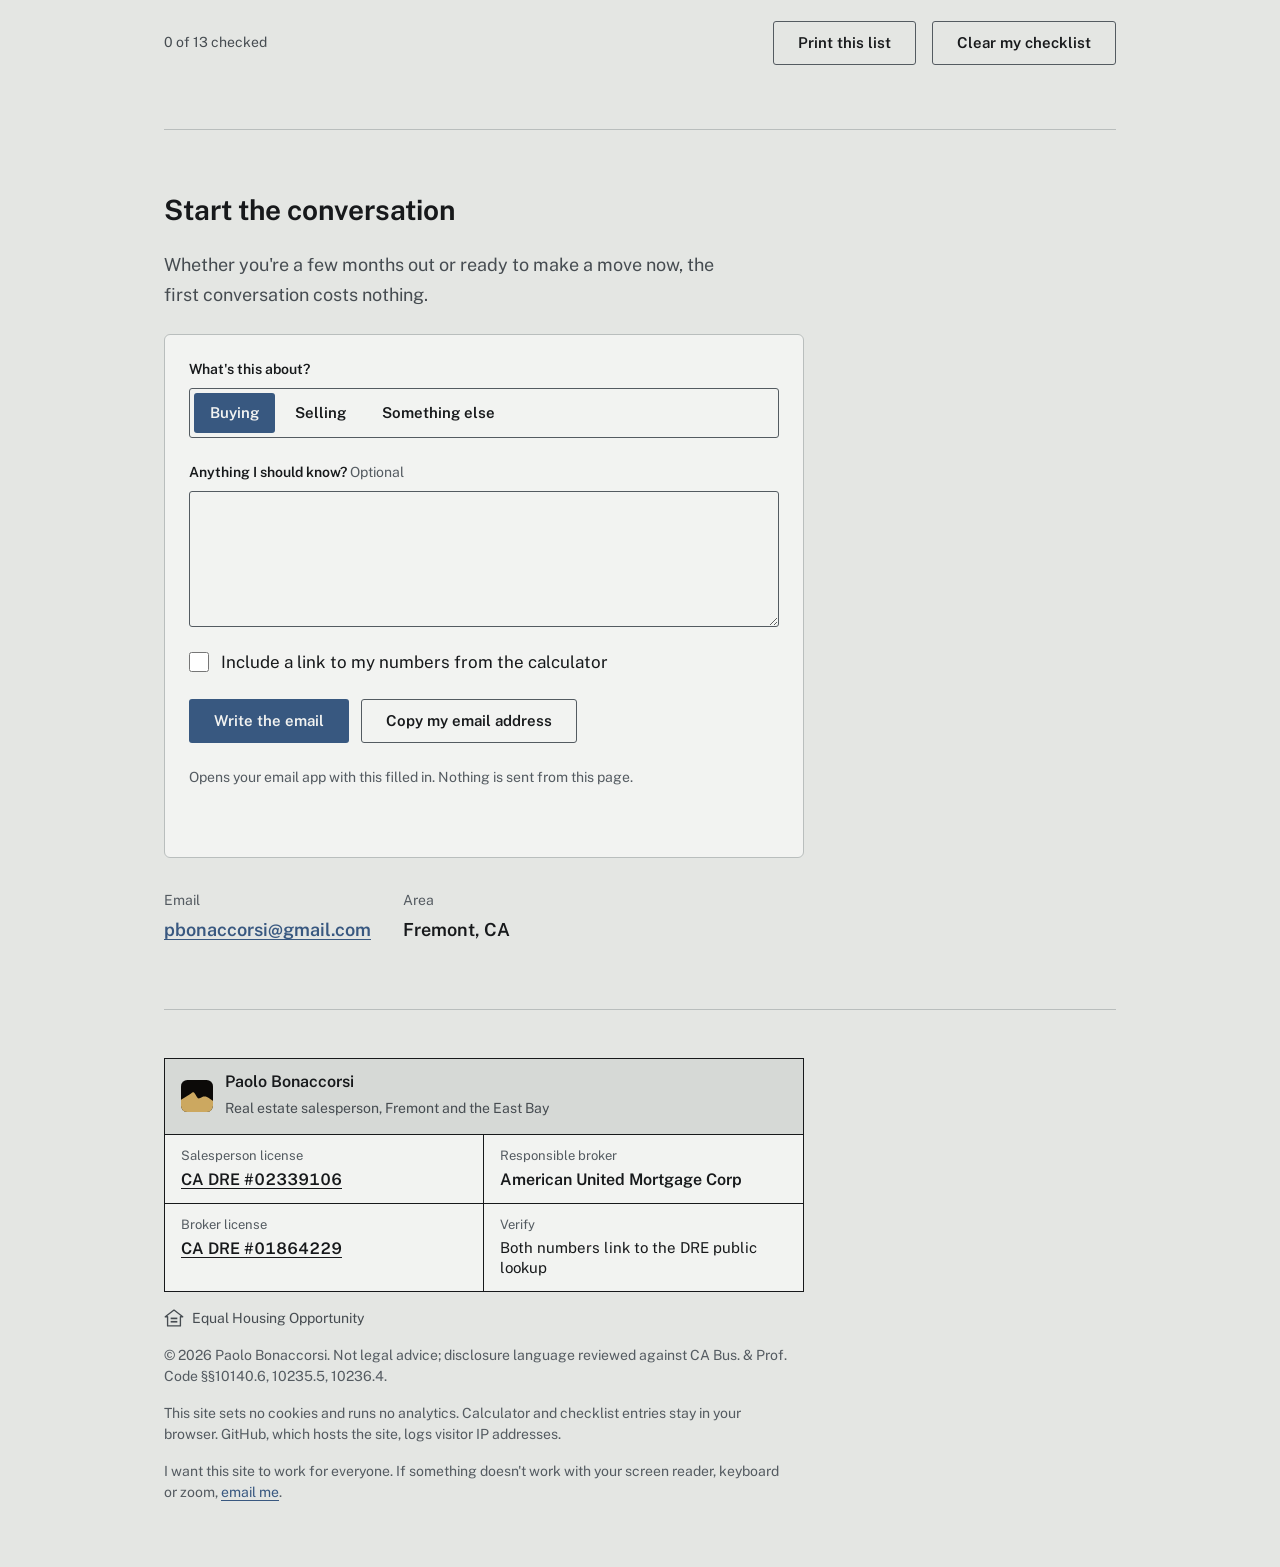
==== commit 4ae829df: "Promote v2 to the homepage - Root index.html, site.css, site.js, og.png, og.py and 404.html now come" ====
--- a/index.html
+++ b/index.html
@@ -5,6 +5,18 @@
 <meta name="viewport" content="width=device-width, initial-scale=1">
 <title>Paolo Bonaccorsi — Real Estate Salesperson, Fremont &amp; East Bay</title>
 <meta name="description" content="Paolo Bonaccorsi, California DRE #02339106, helping buyers and sellers in Fremont, Mission San Jose, and the East Bay. Responsible broker American United Mortgage Corp, DRE #01864229.">
+<link rel="canonical" href="https://somehippie.github.io/paolo-bonaccorsi-re/">
+<meta property="og:type" content="website">
+<meta property="og:title" content="Paolo Bonaccorsi, real estate salesperson, Fremont and the East Bay">
+<meta property="og:description" content="Fremont and East Bay real estate, handled straight. CA DRE #02339106. Responsible broker American United Mortgage Corp, CA DRE #01864229.">
+<meta property="og:url" content="https://somehippie.github.io/paolo-bonaccorsi-re/">
+<meta property="og:image" content="https://somehippie.github.io/paolo-bonaccorsi-re/og.png">
+<meta property="og:image:width" content="1200">
+<meta property="og:image:height" content="630">
+<meta property="og:image:alt" content="The Mission Peak ridge line in summer-hills gold on a near-black ground">
+<meta name="twitter:card" content="summary_large_image">
+<meta name="theme-color" content="#e4e6e3" media="(prefers-color-scheme: light)">
+<meta name="theme-color" content="#141618" media="(prefers-color-scheme: dark)">
 <link rel="icon" href="favicon.ico?v=2" sizes="any">
 <link rel="icon" href="favicon.svg?v=2" type="image/svg+xml">
 <link rel="apple-touch-icon" href="apple-touch-icon.png?v=2">
@@ -13,90 +25,57 @@
 <link href="https://fonts.googleapis.com/css2?family=Public+Sans:wght@400..700&display=swap" rel="stylesheet">
 <link rel="stylesheet" href="design/tokens.css">
 <link rel="stylesheet" href="design/components.css">
+<link rel="stylesheet" href="site.css">
 <script>
 /* Theme: follows the system unless the visitor chose one here. Runs before paint to avoid a flash. */
-(function(){try{var t=localStorage.getItem('theme');if(t==='light'||t==='dark'){document.documentElement.setAttribute('data-theme',t);}}catch(e){}})();
+(function(){try{var t=localStorage.getItem('theme');if(t==='light'||t==='dark'){document.documentElement.setAttribute('data-theme',t);}}catch(e){}document.documentElement.classList.add('js');})();
 </script>
-<style>
-  * { box-sizing: border-box; }
-  html { color-scheme: light dark; }
-  body { margin: 0; -webkit-font-smoothing: antialiased; }
-  h1, h2, h3, p { margin: 0; }
-  .wrap { max-width: 1000px; margin: 0 auto; padding-inline: var(--space-4); }
-  @media (min-width: 720px) { .wrap { padding-inline: var(--space-6); } }
-
-  /* ---- compliance bar ---- */
-  .disclosure-bar { background: var(--surface-2); color: var(--ink-soft); }
-  .disclosure-bar .wrap {
-    padding-block: var(--space-2); display: flex; justify-content: space-between; align-items: baseline;
-    flex-wrap: wrap; gap: var(--space-1) var(--space-6);
+<noscript><style>
+  [role="tabpanel"][hidden] { display: block !important; }
+  .tabs, .calc, .saved, .composer, .checklist-bar button, .theme-toggle { display: none !important; }
+</style></noscript>
+<script type="application/ld+json">
+{
+  "@context": "https://schema.org",
+  "@type": "RealEstateAgent",
+  "name": "Paolo Bonaccorsi",
+  "description": "California real estate salesperson serving Fremont and the East Bay.",
+  "url": "https://somehippie.github.io/paolo-bonaccorsi-re/",
+  "email": "mailto:pbonaccorsi@gmail.com",
+  "areaServed": [
+    { "@type": "City", "name": "Fremont", "containedInPlace": { "@type": "State", "name": "California" } },
+    { "@type": "Place", "name": "East Bay" }
+  ],
+  "hasCredential": {
+    "@type": "EducationalOccupationalCredential",
+    "credentialCategory": "license",
+    "name": "California real estate salesperson license",
+    "identifier": "02339106",
+    "url": "https://www2.dre.ca.gov/publicasp/pplinfo.asp?License_id=02339106",
+    "recognizedBy": { "@type": "GovernmentOrganization", "name": "California Department of Real Estate" }
+  },
+  "parentOrganization": {
+    "@type": "Organization",
+    "name": "American United Mortgage Corp",
+    "identifier": "California DRE broker license 01864229"
   }
-  .disclosure-bar strong { color: var(--ink); font-weight: 600; }
-  .disclosure-bar a, .about .re-figure { white-space: nowrap; }
-
-  /* ---- masthead: static, no blur ---- */
-  .masthead { border-bottom: 1px solid var(--rule); }
-  .masthead .wrap {
-    padding-block: var(--space-4); display: flex; justify-content: space-between; align-items: center;
-    flex-wrap: wrap; gap: var(--space-3) var(--space-6);
-  }
-  .lockup { display: flex; align-items: center; gap: var(--space-3); }
-  .lockup img { width: 32px; height: 32px; flex: none; border-radius: var(--radius-sm); }
-  .lockup .agent { font-weight: 600; color: var(--ink); }
-  .lockup .broker { color: var(--ink-soft); }
-  nav.top { display: flex; flex-wrap: wrap; gap: var(--space-1) var(--space-6); }
-  nav.top a { color: var(--ink); text-decoration: none; }
-  nav.top a:hover { color: var(--accent-ink); text-decoration: underline; }
-  .theme-toggle {
-    font-family: inherit; color: var(--ink-soft); background: none; border: 1px solid var(--rule); border-radius: var(--radius-sm);
-    padding: var(--space-1) var(--space-3); cursor: pointer;
-  }
-  .theme-toggle:hover { color: var(--ink); border-color: var(--ink-faint); }
-
-  /* ---- hero ---- */
-  .hero { padding-block: var(--space-12); border-bottom: 1px solid var(--rule); }
-  @media (min-width: 720px) { .hero { padding-block: var(--space-24) var(--space-16); } }
-  .hero h1 { max-width: 20ch; margin-bottom: var(--space-6); text-wrap: balance; }
-  .hero .lede { color: var(--ink-soft); max-width: 42ch; margin-bottom: var(--space-8); }
-  .cta-row { display: flex; gap: var(--space-3); flex-wrap: wrap; }
-
-  /* ---- sections ---- */
-  section { padding-block: var(--space-12); border-bottom: 1px solid var(--rule); }
-  @media (min-width: 720px) { section { padding-block: var(--space-16); } }
-  section h2 { margin-bottom: var(--space-6); text-wrap: balance; }
-
-  .about p { max-width: 62ch; color: var(--ink-soft); }
-  .about p + p { margin-top: var(--space-4); }
-
-  .services { display: grid; grid-template-columns: repeat(auto-fit, minmax(240px, 1fr)); gap: var(--space-4); }
-  .service {
-    background: var(--surface); border: 1px solid var(--rule); border-radius: var(--radius-md);
-    padding: var(--space-6); display: flex; flex-direction: column; gap: var(--space-3);
-  }
-  .service p { color: var(--ink-soft); }
-
-  .area-layout { display: grid; grid-template-columns: 1.2fr 1fr; gap: var(--space-8); align-items: center; }
-  @media (max-width: 700px) { .area-layout { grid-template-columns: 1fr; } }
-  .area-layout p { color: var(--ink-soft); max-width: 52ch; }
-  .area-map { aspect-ratio: 5/4; border-radius: var(--radius-md); border: 1px solid var(--rule); background: var(--surface); overflow: hidden; }
-  .area-map img { display: block; width: 100%; height: 100%; object-fit: cover; }
-  .area-photo { margin: 0; }
-  .area-photo figcaption { margin-top: var(--space-2); color: var(--ink-faint); }
-
-  .contact-block p { color: var(--ink-soft); max-width: 50ch; margin-bottom: var(--space-6); }
-  .contact-row { display: flex; gap: var(--space-8); flex-wrap: wrap; }
-  .contact-item { display: flex; flex-direction: column; gap: var(--space-1); }
-  .contact-item .label { color: var(--ink-faint); }
-  .contact-item a, .contact-item .value { font-weight: 600; color: var(--ink); }
-  .contact-item a { color: var(--accent); }
-
-  /* ---- footer ---- */
-  footer { padding-block: var(--space-12) var(--space-16); display: flex; flex-direction: column; gap: var(--space-4); color: var(--ink-faint); }
-  .eho { display: flex; align-items: center; gap: var(--space-2); }
-  .eho svg { flex-shrink: 0; }
-</style>
+}
+</script>
 </head>
 <body data-flavor="re" class="re-body">
+
+<a class="skip" href="#main">Skip to content</a>
+
+<svg class="defs" aria-hidden="true" focusable="false" width="0" height="0">
+  <defs>
+    <pattern id="hatch" patternUnits="userSpaceOnUse" width="5" height="5" patternTransform="rotate(45)">
+      <line x1="0" y1="0" x2="0" y2="5" class="hatch-line"/>
+    </pattern>
+    <pattern id="hatch-water" patternUnits="userSpaceOnUse" width="7" height="7" patternTransform="rotate(-35)">
+      <line x1="0" y1="0" x2="0" y2="7" class="water-line"/>
+    </pattern>
+  </defs>
+</svg>
 
 <div class="disclosure-bar re-small">
   <div class="wrap">
@@ -108,7 +87,7 @@
 <header class="masthead">
   <div class="wrap">
     <div class="lockup">
-      <img src="favicon.svg" alt="">
+      <img src="favicon.svg" alt="" width="32" height="32">
       <div>
         <div class="agent">Paolo Bonaccorsi, Salesperson</div>
         <div class="broker re-small">American United Mortgage Corp</div>
@@ -118,31 +97,34 @@
       <a href="#about">About</a>
       <a href="#services">Services</a>
       <a href="#area">Area</a>
+      <a href="#numbers">Numbers</a>
+      <a href="#process">How it works</a>
       <a href="#contact">Contact</a>
       <button type="button" class="theme-toggle re-small">Dark theme</button>
     </nav>
   </div>
 </header>
 
-<main class="wrap">
-
-  <section class="hero">
-    <h1 class="re-display">Fremont &amp; East Bay real estate, handled straight.</h1>
-    <p class="lede">Buying or selling in Fremont and the surrounding East Bay, working under American United Mortgage Corp with representation and financing under one roof.</p>
+<main id="main" class="wrap">
+
+  <section class="hero" aria-labelledby="hero-h">
+    <h1 id="hero-h" class="re-display">Fremont &amp; East Bay real estate, handled straight.</h1>
+    <p class="lede">Buying or selling in Fremont and the surrounding East Bay, with the numbers worked out before you commit.</p>
     <div class="cta-row">
       <a class="btn btn-primary" href="#contact">Get in touch</a>
       <a class="btn btn-secondary" href="#services">See services</a>
     </div>
+    <p class="paths">Planning a move? Run the numbers for a <a href="#numbers" data-mode="buy">purchase</a> or a <a href="#numbers" data-mode="sell">sale</a>.</p>
   </section>
 
-  <section id="about" class="about">
-    <h2 class="re-h2">A Bay Area native, working close to home</h2>
+  <section id="about" class="about" aria-labelledby="about-h">
+    <h2 id="about-h" class="re-h2">A Bay Area native, working close to home</h2>
     <p>I'm Paolo Bonaccorsi, a California-licensed real estate salesperson (<span class="re-figure">DRE #02339106</span>) based in Fremont, working under the supervision of responsible broker American United Mortgage Corp (<span class="re-figure">DRE #01864229</span>).</p>
     <p>I was born and raised in Fremont, with a background that spans technology, research, and finding the practical path through complicated decisions &mdash; the same instinct I bring to buying and selling homes.</p>
   </section>
 
-  <section id="services">
-    <h2 class="re-h2">What I help with</h2>
+  <section id="services" aria-labelledby="services-h">
+    <h2 id="services-h" class="re-h2">What I help with</h2>
     <div class="services">
       <div class="service">
         <h3 class="re-h3">Buyers</h3>
@@ -150,19 +132,19 @@
       </div>
       <div class="service">
         <h3 class="re-h3">Sellers</h3>
-        <p>Pricing strategy, staging and pre-listing prep, managing the process end to end. Every listing includes professional photography and video, drone aerials, an interactive 3D interior tour, and marketing that gets seen.</p>
+        <p>Pricing strategy, staging and pre-listing prep, managing the process end to end. Every listing includes professional photography and video, an interactive 3D interior tour, and marketing that gets seen, and can include drone aerials.</p>
       </div>
       <div class="service">
         <h3 class="re-h3">Financing context</h3>
-        <p>We work through financing strategy early, including how a duplex or rental unit can offset your monthly costs. Refinancing is also available through American United Mortgage Corp, the same team that handled your purchase.</p>
+        <p>I'm not a loan officer, so I don't arrange loans. I do work through the money with you early: monthly cost, cash to close, and how a duplex or rental unit can offset your payment. My brokerage, American United Mortgage Corp, also does mortgages and refinancing. If you'd like an introduction, ask. You can use any lender you want.</p>
       </div>
     </div>
   </section>
 
-  <section id="area">
+  <section id="area" aria-labelledby="area-h">
     <div class="area-layout">
       <div>
-        <h2 class="re-h2">Fremont and the East Bay</h2>
+        <h2 id="area-h" class="re-h2">Fremont and the East Bay</h2>
         <p>Primary focus on Fremont, including Antelope Hills, Mission San Jose and coverage across the broader East Bay.</p>
       </div>
       <figure class="area-photo">
@@ -172,12 +154,522 @@
         <figcaption class="re-small">Mission Peak foothills from the Stanford Avenue trailhead</figcaption>
       </figure>
     </div>
+
+    <div class="towns">
+      <h3 class="re-h3">Fremont is five towns</h3>
+      <p class="towns-lede">Fremont was incorporated in 1956 from five towns: Centerville, Irvington, Mission San Jose, Niles and Warm Springs. The names still mark the neighborhoods. Pick one on the map.</p>
+
+      <div class="towns-layout">
+        <div class="plat-wrap">
+          <div class="plat" role="group" aria-label="Schematic map of Fremont and its five original towns">
+            <svg viewBox="0 0 400 480" aria-hidden="true" focusable="false">
+              <!-- San Francisco Bay, west -->
+              <path class="water" d="M0 0 L50 0 C56 36 60 70 61 100 C62 140 50 182 47 222 C44 268 58 312 80 350 C102 388 128 430 154 480 L0 480 Z"/>
+              <path class="shore" d="M50 0 C56 36 60 70 61 100 C62 140 50 182 47 222 C44 268 58 312 80 350 C102 388 128 430 154 480"/>
+
+              <!-- Hills: contour lines along the east side, Coyote Hills to the northwest -->
+              <g class="contours">
+                <path d="M386 128 C376 170 382 214 374 256 C368 296 376 334 366 372 C358 404 348 424 336 444"/>
+                <path d="M362 136 C352 174 360 212 352 248 C346 282 354 318 346 354 C340 384 330 408 318 432"/>
+                <path d="M366 286 C372 276 384 278 388 290 C392 304 380 314 370 310 C360 306 360 294 366 286 Z"/>
+                <path d="M358 278 C368 262 392 266 396 288 C400 312 380 324 364 320 C348 316 348 292 358 278 Z"/>
+                <path d="M74 98 C80 90 94 92 96 102 C98 112 86 118 78 114 C70 110 70 104 74 98 Z"/>
+                <path d="M68 96 C76 82 100 86 102 104 C104 120 84 126 72 120 C62 114 62 104 68 96 Z"/>
+                <path d="M338 68 C358 76 378 76 400 70"/>
+                <path d="M338 122 C360 114 380 114 400 112"/>
+              </g>
+
+              <!-- City limits of Fremont (schematic) -->
+              <path class="limits" d="M74 72 C104 62 134 60 164 62 L206 60 C240 64 270 58 300 52 C330 46 360 48 386 62 L392 120 C392 180 390 240 386 300 C382 350 372 398 350 438 C318 450 280 454 240 452 C206 448 176 432 152 404 C134 382 124 360 118 336 L150 304 L150 234 C130 222 110 206 98 186 C86 166 80 146 78 124 C76 106 74 90 74 72 Z"/>
+
+              <!-- Water features inside the city -->
+              <path class="creek" d="M400 92 C380 94 360 100 340 104 C310 110 285 116 255 118 C225 120 200 112 175 104 C140 94 100 90 62 92"/>
+              <ellipse class="lake" cx="203" cy="129" rx="10" ry="5"/>
+              <ellipse class="lake" cx="222" cy="136" rx="8" ry="4.5"/>
+              <ellipse class="lake" cx="254" cy="214" rx="12" ry="6"/>
+
+              <!-- Town parcels (schematic areas, not boundaries) -->
+              <g class="parcels">
+                <path class="parcel" data-town="niles" d="M250 70 L300 58 L346 64 L352 100 L306 112 L258 108 Z"/>
+                <path class="parcel" data-town="centerville" d="M132 106 L214 98 L224 176 L196 194 L156 190 L140 152 Z"/>
+                <path class="parcel" data-town="irvington" d="M160 246 L240 240 L252 320 L206 340 L174 318 Z"/>
+                <path class="parcel" data-town="mission-san-jose" d="M280 186 L334 176 L362 226 L352 300 L306 318 L278 276 Z"/>
+                <path class="parcel" data-town="warm-springs" d="M222 356 L300 346 L346 368 L336 432 L256 442 L226 402 Z"/>
+              </g>
+              <!-- Freeways (cased double line) -->
+              <g class="freeway">
+                <path class="casing" d="M118 56 C122 120 132 180 146 240 C160 300 178 360 204 452"/>
+                <path class="core" d="M118 56 C122 120 132 180 146 240 C160 300 178 360 204 452"/>
+                <path class="casing" d="M390 168 C368 186 346 200 338 220 C326 252 320 290 312 330 C304 372 294 412 286 452"/>
+                <path class="core" d="M390 168 C368 186 346 200 338 220 C326 252 320 290 312 330 C304 372 294 412 286 452"/>
+              </g>
+
+              <!-- ACE and Capitol Corridor rail line, dashed -->
+              <path class="rail" d="M300 96 C270 112 246 128 222 146 C202 160 186 170 168 178 C148 188 132 200 118 214"/>
+
+
+              <!-- BART -->
+              <path class="bart" d="M206 0 C212 50 220 110 226 150 C230 176 232 190 234 202 C240 240 246 280 250 312 C254 344 258 370 262 392 C266 414 268 440 272 480"/>
+              <rect class="station" x="229.5" y="197.5" width="9" height="9"/>
+              <rect class="station" x="257.5" y="387.5" width="9" height="9"/>
+              <rect class="station-rail" x="163.5" y="173.5" width="9" height="9"/>
+
+              <g class="parcel-edges">
+                <path class="parcel-edge" data-town="niles" pathLength="1" d="M250 70 L300 58 L346 64 L352 100 L306 112 L258 108 Z"/>
+                <path class="parcel-edge" data-town="centerville" pathLength="1" d="M132 106 L214 98 L224 176 L196 194 L156 190 L140 152 Z"/>
+                <path class="parcel-edge" data-town="irvington" pathLength="1" d="M160 246 L240 240 L252 320 L206 340 L174 318 Z"/>
+                <path class="parcel-edge" data-town="mission-san-jose" pathLength="1" d="M280 186 L334 176 L362 226 L352 300 L306 318 L278 276 Z"/>
+                <path class="parcel-edge" data-town="warm-springs" pathLength="1" d="M222 356 L300 346 L346 368 L336 432 L256 442 L226 402 Z"/>
+              </g>
+
+              <!-- Mission Peak summit -->
+              <path class="summit" d="M377 289 L384 301 L370 301 Z"/>
+
+              <!-- North arrow -->
+              <g class="north">
+                <line x1="30" y1="432" x2="30" y2="410"/>
+                <path d="M30 400 L35 412 L25 412 Z"/>
+              </g>
+            </svg>
+
+            <button type="button" class="plat-label" aria-controls="town-cards" data-town="niles" aria-pressed="false" style="--x:75%;--y:17.9%">Niles</button>
+            <button type="button" class="plat-label" aria-controls="town-cards" data-town="centerville" aria-pressed="false" style="--x:41.5%;--y:31.5%">Centerville</button>
+            <button type="button" class="plat-label two-line" aria-controls="town-cards" data-town="mission-san-jose" aria-pressed="false" style="--x:79%;--y:51.5%">Mission San Jose</button>
+            <button type="button" class="plat-label" aria-controls="town-cards" data-town="irvington" aria-pressed="false" style="--x:51%;--y:60.5%">Irvington</button>
+            <button type="button" class="plat-label" aria-controls="town-cards" data-town="warm-springs" aria-pressed="false" style="--x:75%;--y:87.5%">Warm Springs</button>
+
+            <span class="plat-note water-label rotated" style="--x:6.5%;--y:58%">San Francisco Bay</span>
+            <span class="plat-note adjoiner" style="--x:31%;--y:6%">Union City</span>
+            <span class="plat-note adjoiner" style="--x:24%;--y:53.5%">Newark</span>
+            <span class="plat-note adjoiner" style="--x:52%;--y:97%">Milpitas</span>
+            <span class="plat-note" style="--x:16%;--y:25%">Coyote Hills</span>
+            <span class="plat-note water-label" style="--x:36%;--y:16.5%">Alameda Creek</span>
+            <span class="plat-note anchor-right" style="--x:97.5%;--y:25.5%">Niles Canyon</span>
+            <span class="plat-note anchor-right" style="--x:98%;--y:67%">Mission Peak</span>
+            <span class="plat-note shield" style="--x:35%;--y:46%">880</span>
+            <span class="plat-note shield" style="--x:85.5%;--y:43%">680</span>
+            <span class="plat-note north-label" style="--x:7.5%;--y:80%">N</span>
+          </div>
+
+          <dl class="plat-key re-small" aria-label="Map key">
+            <div><dt><svg viewBox="0 0 28 10" aria-hidden="true"><path class="bart" d="M1 5 H27"/></svg></dt><dd>BART</dd></div>
+            <div><dt><svg viewBox="0 0 28 10" aria-hidden="true"><path class="bart" d="M1 5 H27"/><rect class="station" x="9.5" y="0.5" width="9" height="9"/></svg></dt><dd>BART station</dd></div>
+            <div><dt><svg viewBox="0 0 28 10" aria-hidden="true"><path class="rail" d="M1 5 H27"/><rect class="station-rail" x="9.5" y="0.5" width="9" height="9"/></svg></dt><dd>ACE and Capitol Corridor station</dd></div>
+            <div><dt><svg viewBox="0 0 28 10" aria-hidden="true"><g class="freeway"><path class="casing" d="M1 5 H27"/><path class="core" d="M1 5 H27"/></g></svg></dt><dd>Freeway</dd></div>
+            <div><dt><svg viewBox="0 0 28 10" aria-hidden="true"><path class="summit" d="M14 1 L19 9 L9 9 Z"/></svg></dt><dd>Summit</dd></div>
+            <div><dt><svg viewBox="0 0 28 10" aria-hidden="true"><rect class="water" x="1" y="1" width="26" height="8"/></svg></dt><dd>Water</dd></div>
+          </dl>
+          <p class="re-small plat-caption">Schematic, not to scale. Shaded areas mark the five original towns, not exact boundaries.</p>
+        </div>
+
+        <div class="town-cards" id="town-cards">
+          <article class="town-card is-current" data-town="overview" aria-labelledby="t-overview">
+            <h4 id="t-overview" class="re-h3">Five towns, one city</h4>
+            <p>Fremont was incorporated on January 23, 1956, when the five towns unified into one city. Central Park, Lake Elizabeth and the Fremont BART station sit in the middle, between them.</p>
+            <dl class="facts">
+              <div><dt>Incorporated</dt><dd class="re-figure">January 23, 1956</dd></div>
+              <div><dt>Land area</dt><dd><span class="re-figure">78.3</span> square miles, plus <span class="re-figure">10.1</span> of water</dd></div>
+              <div><dt>Population</dt><dd><span class="re-figure">230,504</span> (2020 Census)</dd></div>
+              <div><dt>BART</dt><dd>Fremont station (opened 1972) and Warm Springs/South Fremont (opened 2017)</dd></div>
+            </dl>
+            <p class="sources">Sources: <a href="https://en.wikipedia.org/wiki/Fremont,_California">Fremont, California</a>; <a href="https://en.wikipedia.org/wiki/Fremont_station_(BART)">Fremont station</a>; <a href="https://en.wikipedia.org/wiki/Warm_Springs/South_Fremont_station">Warm Springs/South Fremont station</a> (Wikipedia)</p>
+          </article>
+
+          <article class="town-card" data-town="niles" id="town-niles" aria-labelledby="t-niles">
+            <h4 id="t-niles" class="re-h3">Niles</h4>
+            <p>At the mouth of Niles Canyon, where Alameda Creek comes out of the hills.</p>
+            <dl class="facts">
+              <div><dt>Name</dt><dd>From the Central Pacific Railroad's Niles junction, opened in 1870 and named for railroad attorney Addison Niles</dd></div>
+              <div><dt>Film history</dt><dd>Essanay Studios made films here from 1912 to 1916, including Charlie Chaplin's <cite>The Tramp</cite> (1915)</dd></div>
+              <div><dt>Today</dt><dd>The Niles Essanay Silent Film Museum screens silent films, and the Niles Canyon Railway runs excursion trains up the canyon</dd></div>
+            </dl>
+            <p class="sources">Sources: <a href="https://en.wikipedia.org/wiki/Fremont,_California">Fremont, California</a> and <a href="https://en.wikipedia.org/wiki/Essanay_Studios">Essanay Studios</a> (Wikipedia); <a href="https://museumoflocalhistory.org/exhibits/exhibit-movies-in-niles/">Movies in Niles</a> (Museum of Local History)</p>
+          </article>
+
+          <article class="town-card" data-town="centerville" id="town-centerville" aria-labelledby="t-centerville">
+            <h4 id="t-centerville" class="re-h3">Centerville</h4>
+            <p>North-central Fremont, between I-880 and the BART line.</p>
+            <dl class="facts">
+              <div><dt>Name</dt><dd>The post office spelled it "Centreville" until 1893</dd></div>
+              <div><dt>Rail</dt><dd>Fremont&ndash;Centerville station serves ACE trains and Amtrak's Capitol Corridor</dd></div>
+              <div><dt>Landmarks</dt><dd>Quarry Lakes Regional Recreation Area, and Centerville Pioneer Cemetery, where many of the area's pioneers are buried</dd></div>
+            </dl>
+            <p class="sources">Source: <a href="https://en.wikipedia.org/wiki/Fremont,_California">Fremont, California</a> (Wikipedia)</p>
+          </article>
+
+          <article class="town-card" data-town="irvington" id="town-irvington" aria-labelledby="t-irvington">
+            <h4 id="t-irvington" class="re-h3">Irvington</h4>
+            <p>South-central Fremont, from Mowry Avenue south to Auto Mall Parkway.</p>
+            <dl class="facts">
+              <div><dt>Name</dt><dd>Named Irving in 1884, after a circuit judge; the name later became Irvington</dd></div>
+              <div><dt>Landmark</dt><dd>Five Corners, the intersection of Fremont and Washington Boulevards, is marked at Irvington Plaza park</dd></div>
+            </dl>
+            <p class="sources">Source: <a href="https://en.wikipedia.org/wiki/Fremont,_California">Fremont, California</a> (Wikipedia)</p>
+          </article>
+
+          <article class="town-card" data-town="mission-san-jose" id="town-mission-san-jose" aria-labelledby="t-msj">
+            <h4 id="t-msj" class="re-h3">Mission San Jose</h4>
+            <p>At the base of the eastern hills, below Mission Peak.</p>
+            <dl class="facts">
+              <div><dt>History</dt><dd>Mission San Jos&eacute;, founded in 1797, was the fourteenth Spanish mission in California</dd></div>
+              <div><dt>Landmark</dt><dd>The mission church standing today is a reconstruction, dedicated in 1985</dd></div>
+              <div><dt>Hills</dt><dd>Mission Peak rises directly to the east</dd></div>
+            </dl>
+            <p class="sources">Sources: <a href="https://en.wikipedia.org/wiki/Mission_San_Jos%C3%A9_(California)">Mission San Jos&eacute; (California)</a> and <a href="https://en.wikipedia.org/wiki/Fremont,_California">Fremont, California</a> (Wikipedia)</p>
+          </article>
+
+          <article class="town-card" data-town="warm-springs" id="town-warm-springs" aria-labelledby="t-ws">
+            <h4 id="t-ws" class="re-h3">Warm Springs</h4>
+            <p>The southern end of Fremont, where it meets Milpitas.</p>
+            <dl class="facts">
+              <div><dt>Name</dt><dd>From the warm springs on Rancho Agua Caliente; the Harrisburgh post office was renamed Warm Springs in 1885</dd></div>
+              <div><dt>BART</dt><dd>Warm Springs/South Fremont station opened on March 25, 2017</dd></div>
+              <div><dt>Roads</dt><dd>State Route 262 links I-880 and I-680 here</dd></div>
+            </dl>
+            <p class="sources">Sources: <a href="https://en.wikipedia.org/wiki/Fremont,_California">Fremont, California</a> and <a href="https://en.wikipedia.org/wiki/Warm_Springs/South_Fremont_station">Warm Springs/South Fremont station</a> (Wikipedia)</p>
+          </article>
+        </div>
+      </div>
+    </div>
   </section>
 
-  <section id="contact">
-    <h2 class="re-h2">Start the conversation</h2>
+  <section id="numbers" aria-labelledby="numbers-h">
+    <h2 id="numbers-h" class="re-h2">Run the numbers</h2>
+    <p class="section-lede">Rough numbers before a first conversation, so it starts in the right place. Everything you type stays in your browser.</p>
+
+    <div class="tabs" role="tablist" aria-label="Calculator" data-group="mode">
+      <button type="button" role="tab" id="tab-buy" aria-controls="panel-buy" aria-selected="true" data-mode="buy">Buying</button>
+      <button type="button" role="tab" id="tab-sell" aria-controls="panel-sell" aria-selected="false" tabindex="-1" data-mode="sell">Selling</button>
+    </div>
+
+    <noscript><p class="note">The calculators need JavaScript. Everything else on this page works without it.</p></noscript>
+
+    <div role="tabpanel" id="panel-buy" aria-labelledby="tab-buy" class="panel">
+      <form class="calc" id="calc-buy" novalidate>
+        <div class="calc-inputs">
+          <div class="field">
+            <label for="b-price">Home price</label>
+            <div class="affix"><span class="pre" aria-hidden="true">$</span><input id="b-price" name="price" class="re-figure" inputmode="numeric" autocomplete="off" value="1,278,000" aria-describedby="b-price-help" data-kind="money"></div>
+            <p class="help" id="b-price-help">Example: the Alameda County median for October 2026.</p>
+          </div>
+          <div class="field">
+            <label for="b-down">Down payment</label>
+            <div class="affix"><input id="b-down" name="down" class="re-figure" inputmode="decimal" autocomplete="off" value="20" aria-describedby="b-down-help" data-kind="pct"><span class="post" aria-hidden="true">%</span></div>
+            <p class="help" id="b-down-help"><span class="re-figure" data-out="down-cash">$255,600</span> in cash</p>
+          </div>
+          <div class="field">
+            <label for="b-rate">Interest rate</label>
+            <div class="affix"><input id="b-rate" name="rate" class="re-figure" inputmode="decimal" autocomplete="off" value="7.21" aria-describedby="b-rate-help" data-kind="pct"><span class="post" aria-hidden="true">%</span></div>
+            <p class="help" id="b-rate-help">Freddie Mac's <span data-out="rate-term">30-year</span> average, November 25, 2026. Your quote will differ.</p>
+          </div>
+          <fieldset class="field seg">
+            <legend>Loan term</legend>
+            <div class="seg-options">
+              <label><input type="radio" name="years" value="30" checked><span>30 years</span></label>
+              <label><input type="radio" name="years" value="15"><span>15 years</span></label>
+            </div>
+          </fieldset>
+          <div class="field">
+            <label for="b-tax">Property tax rate</label>
+            <div class="affix"><input id="b-tax" name="tax" class="re-figure" inputmode="decimal" autocomplete="off" value="1.17" aria-describedby="b-tax-help" data-kind="pct"><span class="post" aria-hidden="true">%</span></div>
+            <p class="help" id="b-tax-help">Fremont's 2026&ndash;27 rate in tax rate area 12-013. Your parcel's rate is on its tax bill.</p>
+          </div>
+          <div class="field">
+            <label for="b-ins">Home insurance, per year</label>
+            <div class="affix"><span class="pre" aria-hidden="true">$</span><input id="b-ins" name="ins" class="re-figure" inputmode="numeric" autocomplete="off" value="2,000" aria-describedby="b-ins-help" data-kind="money"></div>
+            <p class="help" id="b-ins-help">A placeholder. Get a real quote.</p>
+          </div>
+          <div class="field">
+            <label for="b-hoa">HOA dues, per month</label>
+            <div class="affix"><span class="pre" aria-hidden="true">$</span><input id="b-hoa" name="hoa" class="re-figure" inputmode="numeric" autocomplete="off" value="0" aria-describedby="b-hoa-help" data-kind="money"></div>
+            <p class="help" id="b-hoa-help">Condos and townhomes usually have dues.</p>
+          </div>
+          <p class="mini-total">Monthly cost <strong class="re-figure" data-out="mini">$8,360</strong> <a href="#b-out">See the breakdown</a></p>
+        </div>
+
+        <div class="calc-out" id="b-out">
+          <p class="out-label">Estimated monthly cost</p>
+          <p class="out-total re-h2" data-out="total">$8,360</p>
+          <svg class="bar" data-bar="buy" viewBox="0 0 100 14" preserveAspectRatio="none" role="img" aria-label="Monthly cost breakdown"></svg>
+          <table class="ledger">
+            <caption class="sr-only">Monthly cost breakdown</caption>
+            <thead><tr><th scope="col"><span class="sr-only">Key</span></th><th scope="col">Item</th><th scope="col" class="num">Per month</th><th scope="col" class="num">Share</th></tr></thead>
+            <tbody data-ledger="buy"></tbody>
+          </table>
+          <p class="note" data-out="pmi" hidden>With less than 20% down, most lenders add mortgage insurance on top of this. Ask for a quote.</p>
+          <p class="note">California resets property tax to your purchase price, so expect a one-time supplemental tax bill after you close.</p>
+          <p class="note">An estimate, not a loan offer. A lender's Loan Estimate has the real numbers.</p>
+          <div class="actions">
+            <button type="button" class="btn btn-secondary" data-action="save">Save to compare</button>
+            <button type="button" class="btn btn-secondary" data-action="link">Copy a link to these numbers</button>
+            <button type="button" class="btn btn-secondary" data-action="print">Print this estimate</button>
+          </div>
+          <p class="status re-small" role="status" data-status></p>
+        </div>
+      </form>
+
+      <div class="saved" id="saved" hidden>
+        <h3 class="re-h3">Saved on this device</h3>
+        <div class="table-scroll">
+          <table class="ledger compare">
+            <thead><tr><th scope="col" class="num">Price</th><th scope="col" class="num">Down</th><th scope="col" class="num">Rate</th><th scope="col">Term</th><th scope="col" class="num">Monthly</th><th scope="col"><span class="sr-only">Remove</span></th></tr></thead>
+            <tbody data-saved></tbody>
+          </table>
+        </div>
+      </div>
+    </div>
+
+    <div role="tabpanel" id="panel-sell" aria-labelledby="tab-sell" class="panel" hidden>
+      <form class="calc" id="calc-sell" novalidate>
+        <div class="calc-inputs">
+          <div class="field">
+            <label for="s-price">Sale price</label>
+            <div class="affix"><span class="pre" aria-hidden="true">$</span><input id="s-price" name="price" class="re-figure" inputmode="numeric" autocomplete="off" value="1,278,000" aria-describedby="s-price-help" data-kind="money"></div>
+            <p class="help" id="s-price-help">Example: the Alameda County median for October 2026.</p>
+          </div>
+          <div class="field">
+            <label for="s-payoff">Loan payoff</label>
+            <div class="affix"><span class="pre" aria-hidden="true">$</span><input id="s-payoff" name="payoff" class="re-figure" inputmode="numeric" autocomplete="off" value="600,000" aria-describedby="s-payoff-help" data-kind="money"></div>
+            <p class="help" id="s-payoff-help">An example. Your lender can give you the exact payoff amount.</p>
+          </div>
+          <div class="field">
+            <label for="s-comm">Agent compensation, total</label>
+            <div class="affix"><input id="s-comm" name="comm" class="re-figure" inputmode="decimal" autocomplete="off" value="" placeholder="Your rate" aria-describedby="s-comm-help" data-kind="pct"><span class="post" aria-hidden="true">%</span></div>
+            <p class="help" id="s-comm-help">Agent pay isn't set by law. It's negotiated and written into your listing agreement.</p>
+          </div>
+          <div class="field">
+            <label for="s-escrow">Escrow, title and other costs</label>
+            <div class="affix"><input id="s-escrow" name="escrow" class="re-figure" inputmode="decimal" autocomplete="off" value="1" aria-describedby="s-escrow-help" data-kind="pct"><span class="post" aria-hidden="true">%</span></div>
+            <p class="help" id="s-escrow-help">A placeholder. Your escrow officer will give you real figures.</p>
+          </div>
+          <div class="field">
+            <label for="s-credits">Credits and repairs for the buyer</label>
+            <div class="affix"><span class="pre" aria-hidden="true">$</span><input id="s-credits" name="credits" class="re-figure" inputmode="numeric" autocomplete="off" value="0" data-kind="money"></div>
+          </div>
+          <p class="mini-total">Proceeds <strong class="re-figure" data-out="mini">$663,814</strong> <a href="#s-out">See the breakdown</a></p>
+        </div>
+
+        <div class="calc-out" id="s-out">
+          <p class="out-label">Estimated proceeds</p>
+          <p class="out-total re-h2" data-out="total">$663,814</p>
+          <svg class="bar" data-bar="sell" viewBox="0 0 100 14" preserveAspectRatio="none" role="img" aria-label="Where the sale price goes"></svg>
+          <table class="ledger">
+            <caption class="sr-only">Where the sale price goes</caption>
+            <thead><tr><th scope="col"><span class="sr-only">Key</span></th><th scope="col">Item</th><th scope="col" class="num">Amount</th><th scope="col" class="num">Share</th></tr></thead>
+            <tbody data-ledger="sell"></tbody>
+          </table>
+          <p class="note">Fremont's documentary transfer tax is <span class="re-figure">$1.10</span> per <span class="re-figure">$1,000</span> of the price.</p>
+          <p class="note">If this is your main home and you meet the ownership and use rules, you may be able to exclude up to <span class="re-figure">$250,000</span> of gain from federal income tax (<span class="re-figure">$500,000</span> if married filing jointly). Ask a tax professional.</p>
+          <p class="note">An estimate. Your escrow officer's closing statement has the real numbers, including whether California withholding applies.</p>
+          <div class="actions">
+            <button type="button" class="btn btn-secondary" data-action="link">Copy a link to these numbers</button>
+            <button type="button" class="btn btn-secondary" data-action="print">Print this estimate</button>
+          </div>
+          <p class="status re-small" role="status" data-status></p>
+        </div>
+      </form>
+    </div>
+
+    <div class="snapshot" aria-labelledby="snap-h">
+      <h3 id="snap-h" class="re-h3">Where the market stood</h3>
+      <p class="re-small snapshot-meta">Updated November 27, 2026. Prices are medians for existing single-family homes.</p>
+      <dl class="records">
+        <div><dt>Alameda County median price</dt><dd class="v re-figure">$1,278,000</dd><dd class="d">October 2026, up 0.2% from October 2025</dd></div>
+        <div><dt>Alameda County sales</dt><dd class="v re-figure">Down 19.5%</dd><dd class="d">October 2026 against October 2025</dd></div>
+        <div><dt>Bay Area median price</dt><dd class="v re-figure">$1,375,000</dd><dd class="d">October 2026, up 5.8% from a year earlier</dd></div>
+        <div><dt>California median days to sell</dt><dd class="v re-figure">29 days</dd><dd class="d">October 2026, down from 32 a year earlier</dd></div>
+        <div><dt>30-year fixed mortgage, U.S. average</dt><dd class="v re-figure">7.21%</dd><dd class="d">November 25, 2026; 6.23% a year earlier</dd></div>
+        <div><dt>15-year fixed mortgage, U.S. average</dt><dd class="v re-figure">6.54%</dd><dd class="d">November 25, 2026; 5.51% a year earlier</dd></div>
+      </dl>
+      <p class="re-small sources">Sources: <a href="https://www.car.org/aboutus/mediacenter/newsreleases/2026releases/October2026sales">C.A.R. October 2026 Home Sales and Price Report</a>, released November 17, 2026; <a href="https://www.freddiemac.com/pmms">Freddie Mac Primary Mortgage Market Survey</a>, November 25, 2026.</p>
+    </div>
+  </section>
+
+  <section id="process" aria-labelledby="process-h">
+    <h2 id="process-h" class="re-h2">How it works now</h2>
+    <p class="section-lede">Buying and selling changed in 2024 and 2025: buyers now sign a written agreement before touring, and every agent's pay is spelled out up front. Here's the whole path. Check things off as you go; your list stays in this browser.</p>
+
+    <div class="tabs" role="tablist" aria-label="Steps for" data-group="mode">
+      <button type="button" role="tab" id="ptab-buy" aria-controls="steps-buy" aria-selected="true" data-mode="buy">Buying</button>
+      <button type="button" role="tab" id="ptab-sell" aria-controls="steps-sell" aria-selected="false" tabindex="-1" data-mode="sell">Selling</button>
+    </div>
+
+    <div role="tabpanel" id="steps-buy" aria-labelledby="ptab-buy" class="panel">
+      <ol class="steps">
+        <li class="step">
+          <h3 class="re-h3">Talk it through</h3>
+          <p>A first conversation about what you want, where, and when. It costs nothing.</p>
+          <details class="step-checks">
+            <summary>Checklist <span class="step-progress" data-step-progress>0 of 2 done</span></summary>
+            <ul class="checks">
+            <li><label><input type="checkbox" data-check="b1a"><span>Write down your must-haves and your nice-to-haves</span></label></li>
+            <li><label><input type="checkbox" data-check="b1b"><span>Pick a monthly cost you're comfortable with</span></label></li>
+          </ul>
+          </details>
+        </li>
+        <li class="step">
+          <h3 class="re-h3">Get pre-approved</h3>
+          <p>A lender reviews your income, assets and credit and tells you how much you can borrow. A pre-approval makes an offer stronger. You pick the lender.</p>
+          <details class="step-checks">
+            <summary>Checklist <span class="step-progress" data-step-progress>0 of 2 done</span></summary>
+            <ul class="checks">
+            <li><label><input type="checkbox" data-check="b2a"><span>Gather two years of tax returns, recent pay stubs and bank statements</span></label></li>
+            <li><label><input type="checkbox" data-check="b2b"><span>Compare Loan Estimates from at least two lenders</span></label></li>
+          </ul>
+          </details>
+        </li>
+        <li class="step">
+          <h3 class="re-h3">Sign a buyer agreement</h3>
+          <p>Before I show you a home, you and I sign a written buyer agreement. It states exactly how I'm paid. In California it can't run longer than three months without a renewal signed by both of us, and agent pay isn't set by law: it's negotiable.</p>
+          <details class="step-checks">
+            <summary>Checklist <span class="step-progress" data-step-progress>0 of 2 done</span></summary>
+            <ul class="checks">
+            <li><label><input type="checkbox" data-check="b3a"><span>Read the agreement and ask about anything unclear</span></label></li>
+            <li><label><input type="checkbox" data-check="b3b"><span>Note the compensation and the end date</span></label></li>
+          </ul>
+          </details>
+        </li>
+        <li class="step">
+          <h3 class="re-h3">Tour and make an offer</h3>
+          <p>I set up tours, pull recent comparable sales, and write your offer with the price and terms that protect you.</p>
+          <details class="step-checks">
+            <summary>Checklist <span class="step-progress" data-step-progress>0 of 2 done</span></summary>
+            <ul class="checks">
+            <li><label><input type="checkbox" data-check="b4a"><span>Read the seller's disclosures before you offer</span></label></li>
+            <li><label><input type="checkbox" data-check="b4b"><span>Decide which contingencies to keep: inspection, appraisal, loan</span></label></li>
+          </ul>
+          </details>
+        </li>
+        <li class="step">
+          <h3 class="re-h3">Escrow and inspections</h3>
+          <p>Once your offer is accepted, escrow opens. You deposit earnest money, get inspections, and your lender orders an appraisal, all within the deadlines in your contract.</p>
+          <details class="step-checks">
+            <summary>Checklist <span class="step-progress" data-step-progress>0 of 3 done</span></summary>
+            <ul class="checks">
+            <li><label><input type="checkbox" data-check="b5a"><span>Schedule the home inspection</span></label></li>
+            <li><label><input type="checkbox" data-check="b5b"><span>Review the preliminary title report</span></label></li>
+            <li><label><input type="checkbox" data-check="b5c"><span>Lock your rate with your lender</span></label></li>
+          </ul>
+          </details>
+        </li>
+        <li class="step">
+          <h3 class="re-h3">Close</h3>
+          <p>You sign the loan and escrow documents, funds move through escrow, the deed records, and the keys are yours. Expect a supplemental property tax bill afterward. Never wire money on the strength of an email alone: call your escrow officer at a number you already have.</p>
+          <details class="step-checks">
+            <summary>Checklist <span class="step-progress" data-step-progress>0 of 2 done</span></summary>
+            <ul class="checks">
+            <li><label><input type="checkbox" data-check="b6a"><span>Before wiring money, call your escrow officer at a number you already have to confirm the instructions</span></label></li>
+            <li><label><input type="checkbox" data-check="b6b"><span>Do the final walk-through</span></label></li>
+          </ul>
+          </details>
+        </li>
+      </ol>
+    </div>
+
+    <div role="tabpanel" id="steps-sell" aria-labelledby="ptab-sell" class="panel" hidden>
+      <ol class="steps">
+        <li class="step">
+          <h3 class="re-h3">Talk it through</h3>
+          <p>Your timing, your goals, and what you'd walk away with. It costs nothing.</p>
+          <details class="step-checks">
+            <summary>Checklist <span class="step-progress" data-step-progress>0 of 2 done</span></summary>
+            <ul class="checks">
+            <li><label><input type="checkbox" data-check="s1a"><span>Ask your lender for your loan payoff amount</span></label></li>
+            <li><label><input type="checkbox" data-check="s1b"><span>Pick a target move date</span></label></li>
+          </ul>
+          </details>
+        </li>
+        <li class="step">
+          <h3 class="re-h3">Price it</h3>
+          <p>I review recent comparable sales and current competition and give you a price range, with the reasoning behind it.</p>
+          <details class="step-checks">
+            <summary>Checklist <span class="step-progress" data-step-progress>0 of 1 done</span></summary>
+            <ul class="checks">
+            <li><label><input type="checkbox" data-check="s2a"><span>List your upgrades and repairs, with dates and costs</span></label></li>
+          </ul>
+          </details>
+        </li>
+        <li class="step">
+          <h3 class="re-h3">Sign a listing agreement</h3>
+          <p>It states how I'm paid and whether you'll offer anything toward a buyer's agent. Both are negotiable, and agent pay isn't set by law.</p>
+          <details class="step-checks">
+            <summary>Checklist <span class="step-progress" data-step-progress>0 of 2 done</span></summary>
+            <ul class="checks">
+            <li><label><input type="checkbox" data-check="s3a"><span>Read the agreement and ask about anything unclear</span></label></li>
+            <li><label><input type="checkbox" data-check="s3b"><span>Note the compensation and the end date</span></label></li>
+          </ul>
+          </details>
+        </li>
+        <li class="step">
+          <h3 class="re-h3">Prepare the home</h3>
+          <p>Disclosures first, then repairs, staging, and the photos and video that go with the listing.</p>
+          <details class="step-checks">
+            <summary>Checklist <span class="step-progress" data-step-progress>0 of 3 done</span></summary>
+            <ul class="checks">
+            <li><label><input type="checkbox" data-check="s4a"><span>Fill out the seller disclosure forms completely and honestly</span></label></li>
+            <li><label><input type="checkbox" data-check="s4b"><span>Gather permits and warranties</span></label></li>
+            <li><label><input type="checkbox" data-check="s4c"><span>Fix what a buyer's inspector will find first</span></label></li>
+          </ul>
+          </details>
+        </li>
+        <li class="step">
+          <h3 class="re-h3">List and review offers</h3>
+          <p>The listing goes live, buyers tour, and I walk you through every offer: price, terms, contingencies, and how solid the financing looks.</p>
+          <details class="step-checks">
+            <summary>Checklist <span class="step-progress" data-step-progress>0 of 1 done</span></summary>
+            <ul class="checks">
+            <li><label><input type="checkbox" data-check="s5a"><span>Decide whether to set a date for reviewing offers</span></label></li>
+          </ul>
+          </details>
+        </li>
+        <li class="step">
+          <h3 class="re-h3">Escrow and close</h3>
+          <p>Escrow pays off your loan, collects the documentary transfer tax, and records the deed. You hand over the keys at closing. Confirm any wiring instructions by phone with your escrow officer before money moves.</p>
+          <details class="step-checks">
+            <summary>Checklist <span class="step-progress" data-step-progress>0 of 2 done</span></summary>
+            <ul class="checks">
+            <li><label><input type="checkbox" data-check="s6a"><span>Before wiring or receiving money, confirm the instructions by phone with your escrow officer</span></label></li>
+            <li><label><input type="checkbox" data-check="s6b"><span>Cancel utilities and insurance after closing</span></label></li>
+          </ul>
+          </details>
+        </li>
+      </ol>
+    </div>
+
+    <div class="checklist-bar">
+      <p class="re-small" data-progress>0 of 13 checked</p>
+      <button type="button" class="btn btn-secondary" data-action="print-steps">Print this list</button>
+      <button type="button" class="btn btn-secondary" data-action="clear-checks">Clear my checklist</button>
+    </div>
+  </section>
+
+  <section id="contact" aria-labelledby="contact-h">
+    <h2 id="contact-h" class="re-h2">Start the conversation</h2>
     <div class="contact-block">
       <p>Whether you're a few months out or ready to make a move now, the first conversation costs nothing.</p>
+
+      <form class="composer" id="composer" novalidate>
+        <fieldset class="field seg">
+          <legend>What's this about?</legend>
+          <div class="seg-options">
+            <label><input type="radio" name="topic" value="buy" checked><span>Buying</span></label>
+            <label><input type="radio" name="topic" value="sell"><span>Selling</span></label>
+            <label><input type="radio" name="topic" value="other"><span>Something else</span></label>
+          </div>
+        </fieldset>
+        <div class="field">
+          <label for="c-msg">Anything I should know? <span class="optional">Optional</span></label>
+          <textarea id="c-msg" rows="4"></textarea>
+        </div>
+        <label class="inline-check"><input type="checkbox" id="c-numbers"><span>Include a link to my numbers from the calculator</span></label>
+        <div class="actions">
+          <button type="submit" class="btn btn-primary">Write the email</button>
+          <button type="button" class="btn btn-secondary" data-action="copy-email">Copy my email address</button>
+        </div>
+        <p class="help">Opens your email app with this filled in. Nothing is sent from this page.</p>
+        <p class="status re-small" role="status" data-status></p>
+      </form>
+
       <div class="contact-row">
         <div class="contact-item">
           <span class="label re-small">Email</span>
@@ -191,9 +683,11 @@
     </div>
   </section>
 
-  <footer>
+</main>
+
+<footer class="wrap">
     <div class="titleblock">
-      <div class="tb-head"><img class="mark" src="favicon.svg" alt=""><div><span class="val">Paolo Bonaccorsi</span><span class="area">Real estate salesperson, Fremont and the East Bay</span></div></div>
+      <div class="tb-head"><img class="mark" src="favicon.svg" alt="" width="32" height="32"><div><span class="val">Paolo Bonaccorsi</span><span class="area">Real estate salesperson, Fremont and the East Bay</span></div></div>
       <div class="tb-grid">
         <div><span class="lab">Salesperson license</span><a class="val num" href="https://www2.dre.ca.gov/publicasp/pplinfo.asp?License_id=02339106" target="_blank" rel="noopener noreferrer" aria-label="Verify Paolo Bonaccorsi&#39;s California DRE license 02339106 on the DRE public lookup, opens in a new tab">CA DRE #02339106</a></div>
         <div><span class="lab">Responsible broker</span><span class="val">American United Mortgage Corp</span></div>
@@ -202,40 +696,19 @@
       </div>
     </div>
     <div class="eho re-small">
-      <svg width="18" height="18" viewBox="0 0 24 24" fill="none" aria-hidden="true">
-        <path d="M12 2 2 10h3v11h6v-6h2v6h6V10h3L12 2z" stroke="currentColor" stroke-width="1.6" stroke-linejoin="round"/>
+      <svg width="20" height="20" viewBox="0 0 24 24" aria-hidden="true">
+        <path d="M12 2.5 1.5 10.5h2.8V21.5h15.4V10.5h2.8L12 2.5z" fill="none" stroke="currentColor" stroke-width="1.6" stroke-linejoin="round"/>
+        <rect x="8" y="11.5" width="8" height="2" fill="currentColor"/>
+        <rect x="8" y="15.5" width="8" height="2" fill="currentColor"/>
       </svg>
       <span>Equal Housing Opportunity</span>
     </div>
-    <div class="re-small">&copy; 2026 Paolo Bonaccorsi. Not legal advice; disclosure language reviewed against CA Bus. &amp; Prof. Code §§10140.6, 10235.5, 10236.4.</div>
-  </footer>
-
-</main>
-<script>
-(function(){
-  // Theme switch: override the system setting, remembered in this browser.
-  var btn = document.querySelector('.theme-toggle');
-  if (!btn) return;
-  var root = document.documentElement;
-  function current(){
-    var t = root.getAttribute('data-theme');
-    if (t) return t;
-    return window.matchMedia('(prefers-color-scheme: dark)').matches ? 'dark' : 'light';
-  }
-  function label(){
-    var next = current() === 'dark' ? 'light' : 'dark';
-    btn.textContent = next === 'dark' ? 'Dark theme' : 'Light theme';
-    btn.setAttribute('aria-label', 'Switch to the ' + next + ' theme');
-  }
-  btn.addEventListener('click', function(){
-    var next = current() === 'dark' ? 'light' : 'dark';
-    root.setAttribute('data-theme', next);
-    try { localStorage.setItem('theme', next); } catch (e) {}
-    label();
-  });
-  window.matchMedia('(prefers-color-scheme: dark)').addEventListener('change', label);
-  label();
-})();
-</script>
+    <p class="re-small">&copy; 2026 Paolo Bonaccorsi. Not legal advice; disclosure language reviewed against CA Bus. &amp; Prof. Code §§10140.6, 10235.5, 10236.4.</p>
+    <p class="re-small">This site sets no cookies and runs no analytics. Calculator and checklist entries stay in your browser. GitHub, which hosts the site, logs visitor IP addresses.</p>
+    <p class="re-small">I want this site to work for everyone. If something doesn't work with your screen reader, keyboard or zoom, <a href="mailto:pbonaccorsi@gmail.com">email me</a>.</p>
+</footer>
+
+<div class="sr-only" aria-live="polite" data-announce></div>
+<script src="site.js" defer></script>
 </body>
 </html>
--- a/site.css
+++ b/site.css
@@ -0,0 +1,381 @@
+/*
+  Real estate site, v2 page layout.
+  Reads only the design system's roles (--paper, --surface, --surface-2, --ink, --ink-soft,
+  --ink-faint, --rule, --accent, --accent-ink, --on-accent) and its space and radius tokens.
+  Sizes come from the type classes (44, 28, 22, 18, 17, 14) and the components (15, 16, 13).
+  No new colours, fonts, sizes, spacing values, radii, shadows or gradients.
+  One motion moment: a town's outline draws in when you pick it on the map.
+*/
+
+* { box-sizing: border-box; }
+html { color-scheme: light dark; }
+body { margin: 0; -webkit-font-smoothing: antialiased; }
+h1, h2, h3, h4, p, figure, dl, dd { margin: 0; }
+[hidden] { display: none !important; }
+img { max-width: 100%; }
+.wrap { max-width: 1000px; margin: 0 auto; padding-inline: var(--space-4); }
+@media (min-width: 720px) { .wrap { padding-inline: var(--space-6); } }
+
+.sr-only {
+  position: absolute; width: 1px; height: 1px; padding: 0; margin: -1px;
+  overflow: hidden; clip: rect(0 0 0 0); white-space: nowrap; border: 0;
+}
+.defs { position: absolute; width: 0; height: 0; overflow: hidden; }
+
+.skip {
+  position: absolute; left: var(--space-4); top: var(--space-2); z-index: 10;
+  transform: translateY(-200%);
+  background: var(--surface); color: var(--ink); border: 1px solid var(--ink-faint);
+  border-radius: var(--radius-sm); padding: var(--space-2) var(--space-4); font-weight: 600;
+}
+.skip:focus { transform: none; }
+
+/* ---- compliance bar ---- */
+.disclosure-bar { background: var(--surface-2); color: var(--ink-soft); }
+.disclosure-bar .wrap {
+  padding-block: var(--space-2); display: flex; justify-content: space-between; align-items: baseline;
+  flex-wrap: wrap; gap: var(--space-1) var(--space-6);
+}
+.disclosure-bar strong { color: var(--ink); font-weight: 600; }
+.disclosure-bar a, .about .re-figure { white-space: nowrap; }
+
+/* ---- masthead: static, no blur ---- */
+.masthead { border-bottom: 1px solid var(--rule); }
+.masthead .wrap {
+  padding-block: var(--space-4); display: flex; justify-content: space-between; align-items: center;
+  flex-wrap: wrap; gap: var(--space-3) var(--space-6);
+}
+.lockup { display: flex; align-items: center; gap: var(--space-3); }
+.lockup img { width: 32px; height: 32px; flex: none; border-radius: var(--radius-sm); }
+.lockup .agent { font-weight: 600; color: var(--ink); }
+.lockup .broker { color: var(--ink-soft); }
+nav.top { display: flex; flex-wrap: wrap; align-items: center; gap: var(--space-1) var(--space-6); }
+nav.top a { color: var(--ink); text-decoration: none; }
+nav.top a:hover { color: var(--accent-ink); text-decoration: underline; }
+.theme-toggle {
+  font-family: inherit; color: var(--ink-soft); background: none; border: 1px solid var(--ink-faint); border-radius: var(--radius-sm);
+  padding: var(--space-1) var(--space-3); cursor: pointer; min-height: 32px;
+}
+.theme-toggle:hover { color: var(--ink); border-color: var(--ink); }
+
+/* ---- hero ---- */
+.hero { padding-block: var(--space-12); border-bottom: 1px solid var(--rule); }
+@media (min-width: 720px) { .hero { padding-block: var(--space-24) var(--space-16); } }
+.hero h1 { max-width: 20ch; margin-bottom: var(--space-6); text-wrap: balance; }
+.hero .lede { color: var(--ink-soft); max-width: 42ch; margin-bottom: var(--space-8); }
+.cta-row { display: flex; gap: var(--space-3); flex-wrap: wrap; }
+.hero .paths { margin-top: var(--space-6); color: var(--ink-soft); max-width: 52ch; }
+
+/* ---- sections ---- */
+section { padding-block: var(--space-12); border-bottom: 1px solid var(--rule); }
+@media (min-width: 720px) { section { padding-block: var(--space-16); } }
+section h2 { margin-bottom: var(--space-6); text-wrap: balance; }
+.section-lede { color: var(--ink-soft); max-width: 62ch; margin-bottom: var(--space-8); }
+
+.about p { max-width: 62ch; color: var(--ink-soft); }
+.about p + p { margin-top: var(--space-4); }
+
+.services { display: grid; grid-template-columns: repeat(auto-fit, minmax(240px, 1fr)); gap: var(--space-4); }
+.service {
+  background: var(--surface); border: 1px solid var(--rule); border-radius: var(--radius-md);
+  padding: var(--space-6); display: flex; flex-direction: column; gap: var(--space-3);
+}
+.service p { color: var(--ink-soft); }
+
+.area-layout { display: grid; grid-template-columns: 1.2fr 1fr; gap: var(--space-8); align-items: center; }
+@media (max-width: 700px) { .area-layout { grid-template-columns: 1fr; } }
+.area-layout p { color: var(--ink-soft); max-width: 52ch; }
+.area-map { aspect-ratio: 5/4; border-radius: var(--radius-md); border: 1px solid var(--rule); background: var(--surface); overflow: hidden; }
+.area-map img { display: block; width: 100%; height: 100%; object-fit: cover; }
+.area-photo { margin: 0; }
+.area-photo figcaption { margin-top: var(--space-2); color: var(--ink-faint); }
+
+/* ---- Fremont is five towns: the survey sheet ---- */
+.towns { margin-top: var(--space-16); }
+.towns > h3 { margin-bottom: var(--space-4); }
+.towns-lede { color: var(--ink-soft); max-width: 62ch; margin-bottom: var(--space-8); }
+.towns-layout { display: grid; gap: var(--space-8); }
+@media (min-width: 860px) {
+  .towns-layout { grid-template-columns: minmax(0, 1.08fr) minmax(0, 0.92fr); align-items: start; }
+}
+
+.plat {
+  position: relative; aspect-ratio: 400 / 480; max-width: 100%;
+  border: 1.5px solid var(--ink); border-radius: var(--radius-0); background: var(--surface);
+  overflow: hidden;
+}
+.plat svg { position: absolute; inset: 0; width: 100%; height: 100%; display: block; }
+
+/* linework: every stroke reads a role */
+.water { fill: url(#hatch-water); }
+.water-line { stroke: var(--rule); stroke-width: 1.4; }
+.hatch-line { stroke: var(--ink-faint); stroke-width: 1.6; }
+.shore { fill: none; stroke: var(--ink-faint); stroke-width: 1.2; }
+.contours path { fill: none; stroke: var(--rule); stroke-width: 1.2; }
+.limits { fill: none; stroke: var(--ink); stroke-width: 1.6; stroke-dasharray: 10 3 2 3; }
+.creek { fill: none; stroke: var(--ink-faint); stroke-width: 1.2; }
+.lake { fill: url(#hatch-water); stroke: var(--ink-faint); stroke-width: 1; }
+.freeway .casing { fill: none; stroke: var(--ink-soft); stroke-width: 5.5; }
+.freeway .core { fill: none; stroke: var(--surface); stroke-width: 2.5; }
+.rail { fill: none; stroke: var(--ink-soft); stroke-width: 1.5; stroke-dasharray: 5 4; }
+.bart { fill: none; stroke: var(--ink); stroke-width: 3.5; }
+.station { fill: var(--ink); stroke: var(--surface); stroke-width: 1.5; }
+.station-rail { fill: var(--surface); stroke: var(--ink); stroke-width: 1.5; }
+.summit { fill: var(--surface); stroke: var(--ink); stroke-width: 1.5; stroke-linejoin: round; }
+.north line { stroke: var(--ink); stroke-width: 1.5; }
+.north path { fill: var(--ink); }
+
+.parcel { fill: var(--surface-2); stroke: var(--ink-faint); stroke-width: 1; cursor: pointer; }
+.parcel:hover { stroke: var(--ink); stroke-width: 1.5; }
+.parcel-edge { fill: none; stroke: var(--accent); stroke-width: 2.75; stroke-linejoin: round; pointer-events: none; opacity: 0; }
+.parcel-edge.is-selected { opacity: 1; stroke-dasharray: 1; stroke-dashoffset: 0; animation: survey-draw .6s ease-out both; }
+@keyframes survey-draw { from { stroke-dashoffset: 1; } to { stroke-dashoffset: 0; } }
+@media (prefers-reduced-motion: reduce) { .parcel-edge.is-selected { animation: none; } }
+
+/* labels are HTML so they stay 14px at every map size; town labels are real buttons */
+.plat-label, .plat-note {
+  position: absolute; left: var(--x); top: var(--y); transform: translate(-50%, -50%);
+  font-family: var(--face); font-size: 14px; line-height: 1.2; white-space: nowrap;
+}
+.plat-label {
+  font-weight: 600; color: var(--ink); background: var(--surface);
+  border: 1px solid var(--ink-faint); border-radius: var(--radius-sm);
+  padding: var(--space-1) var(--space-2); min-height: 28px; cursor: pointer;
+}
+.plat-label:hover { border-color: var(--ink); }
+.plat-label[aria-pressed="true"] { background: var(--accent); border-color: var(--accent); color: var(--on-accent); }
+.plat-label.two-line { white-space: normal; width: 9ch; text-align: center; }
+.plat-note { color: var(--ink-soft); pointer-events: none; background: var(--surface); padding: 0 var(--space-1); border-radius: var(--radius-sm); }
+.plat-note.adjoiner, .plat-note.water-label { color: var(--ink-faint); }
+.plat-note.rotated { transform: translate(-50%, -50%) rotate(-90deg); }
+.plat-note.anchor-right { transform: translate(-100%, -50%); }
+.plat-note.shield {
+  font-weight: 600; color: var(--ink); background: var(--surface);
+  border: 1px solid var(--ink-soft); border-radius: var(--radius-sm); padding: 0 var(--space-1);
+}
+.plat-note.north-label { font-weight: 600; color: var(--ink); }
+
+.plat-key {
+  display: grid; grid-template-columns: repeat(auto-fill, minmax(150px, 1fr));
+  gap: var(--space-2) var(--space-4); margin-top: var(--space-4); color: var(--ink-soft);
+}
+.plat-key div { display: flex; align-items: center; gap: var(--space-2); }
+.plat-key dt { flex: none; line-height: 0; }
+.plat-key svg { width: 28px; height: 10px; overflow: visible; }
+.plat-caption { margin-top: var(--space-3); color: var(--ink-faint); max-width: 62ch; }
+
+.town-card {
+  background: var(--surface); border: 1px solid var(--rule); border-radius: var(--radius-md);
+  padding: var(--space-6); display: flex; flex-direction: column; gap: var(--space-4);
+}
+.town-cards { display: grid; gap: var(--space-4); }
+.js .town-card:not(.is-current) { display: none; }
+.town-card > p { color: var(--ink-soft); }
+.facts { display: grid; border-top: 1px solid var(--rule); }
+.facts > div { display: grid; gap: var(--space-1); padding-block: var(--space-3); border-bottom: 1px solid var(--rule); }
+.facts dt { font-size: 14px; line-height: 1.5; color: var(--ink-faint); }
+.facts dd { color: var(--ink); }
+.sources { font-size: 14px; line-height: 1.5; color: var(--ink-faint); }
+
+/* ---- tabs: a segmented control; the pressed segment takes the accent fill ---- */
+.tabs {
+  display: inline-flex; gap: var(--space-1); padding: var(--space-1);
+  border: 1px solid var(--ink-faint); border-radius: var(--radius-sm); margin-bottom: var(--space-8);
+  background: var(--surface);
+}
+.tabs [role="tab"] {
+  font-family: var(--face); font-size: 15px; font-weight: 600; line-height: 1.2;
+  color: var(--ink); background: transparent; border: 0; border-radius: var(--radius-sm);
+  padding: var(--space-2) var(--space-6); min-height: 40px; cursor: pointer;
+}
+.tabs [role="tab"]:hover { background: var(--surface-2); }
+.tabs [role="tab"][aria-selected="true"] { background: var(--accent); color: var(--on-accent); }
+
+/* ---- calculators ---- */
+.calc { display: grid; gap: var(--space-8); }
+@media (min-width: 860px) { .calc { grid-template-columns: minmax(0, 1fr) minmax(0, 1fr); align-items: start; } }
+.calc-inputs { display: grid; gap: var(--space-6); }
+.field { display: grid; gap: var(--space-2); min-width: 0; }
+.field > label, .field legend { font-size: 14px; line-height: 1.5; font-weight: 600; color: var(--ink); }
+.field legend { padding: 0; margin-bottom: var(--space-2); }
+fieldset.field { border: 0; padding: 0; margin: 0; }
+.help { font-size: 14px; line-height: 1.5; color: var(--ink-faint); }
+.optional { font-weight: 400; color: var(--ink-faint); }
+
+.affix {
+  display: flex; align-items: center; gap: var(--space-2);
+  background: var(--surface); border: 1px solid var(--ink-faint); border-radius: var(--radius-sm);
+  padding-inline: var(--space-3); min-height: 48px;
+}
+.affix:hover { border-color: var(--ink); }
+.affix:focus-within { outline: 2px solid var(--accent); outline-offset: 2px; border-color: var(--ink); }
+.affix .pre, .affix .post { color: var(--ink-soft); font-weight: 600; }
+.affix input {
+  flex: 1; min-width: 0; border: 0; background: transparent; color: var(--ink);
+  padding-block: var(--space-2); font-size: 17px; line-height: 1.4; font-weight: 600;
+}
+.affix input:focus { outline: none; }
+.affix input::placeholder { color: var(--ink-faint); font-weight: 400; }
+
+textarea {
+  width: 100%; font-family: var(--face); font-size: 18px; line-height: 1.65; color: var(--ink);
+  background: var(--surface); border: 1px solid var(--ink-faint); border-radius: var(--radius-sm);
+  padding: var(--space-2) var(--space-3); resize: vertical;
+}
+textarea:hover { border-color: var(--ink); }
+
+.seg-options { display: inline-flex; flex-wrap: wrap; gap: var(--space-1); padding: var(--space-1); border: 1px solid var(--ink-faint); border-radius: var(--radius-sm); background: var(--surface); }
+.seg-options label { position: relative; display: inline-flex; cursor: pointer; }
+.seg-options input { position: absolute; opacity: 0; inset: 0; margin: 0; cursor: pointer; }
+.seg-options span {
+  font-size: 15px; font-weight: 600; line-height: 1.2; color: var(--ink);
+  padding: var(--space-2) var(--space-4); border-radius: var(--radius-sm); min-height: 40px;
+  display: inline-flex; align-items: center;
+}
+.seg-options label:hover span { background: var(--surface-2); }
+.seg-options input:checked + span { background: var(--accent); color: var(--on-accent); }
+.seg-options input:focus-visible + span { outline: 2px solid var(--accent); outline-offset: 2px; }
+
+.calc-out {
+  background: var(--surface); border: 1px solid var(--rule); border-radius: var(--radius-md);
+  padding: var(--space-6); display: grid; gap: var(--space-4); min-width: 0;
+}
+@media (min-width: 860px) { .calc-out { position: sticky; top: var(--space-6); } }
+
+/* phones: the total rides along at the bottom of the screen while you fill in the form */
+.mini-total {
+  position: sticky; bottom: 0; z-index: 2;
+  display: flex; flex-wrap: wrap; align-items: baseline; gap: var(--space-1) var(--space-3);
+  background: var(--surface); border: 1px solid var(--ink-faint); border-radius: var(--radius-sm);
+  padding: var(--space-3) var(--space-4); font-size: 14px; line-height: 1.5; color: var(--ink-soft);
+}
+.mini-total strong { color: var(--ink); }
+.mini-total a { margin-left: auto; }
+@media (min-width: 860px) { .mini-total { display: none; } }
+.out-label { font-size: 14px; line-height: 1.5; font-weight: 600; color: var(--ink-soft); }
+.out-total { font-variant-numeric: tabular-nums lining-nums; margin-top: calc(-1 * var(--space-3)); }
+.out-total.is-negative { color: var(--ink); }
+.bar { display: block; width: 100%; height: 14px; }
+.bar .seg-accent { fill: var(--accent); }
+.bar .seg-ink { fill: var(--ink-soft); }
+.bar .seg-strong { fill: var(--ink); }
+.bar .seg-hatch { fill: url(#hatch); }
+.bar .seg-plain { fill: var(--surface-2); stroke: var(--ink-faint); stroke-width: .6; vector-effect: non-scaling-stroke; }
+
+.ledger { width: 100%; border-collapse: collapse; font-size: 17px; line-height: 1.4; }
+.ledger th, .ledger td { text-align: left; padding: var(--space-2) var(--space-2) var(--space-2) 0; border-bottom: 1px solid var(--rule); vertical-align: middle; }
+.ledger thead th { font-size: 14px; line-height: 1.5; font-weight: 600; color: var(--ink-faint); border-bottom: 1px solid var(--ink-faint); }
+.ledger td { color: var(--ink); }
+.ledger .num { text-align: right; font-variant-numeric: tabular-nums lining-nums; white-space: nowrap; }
+.ledger td.num { font-weight: 600; }
+.ledger tr.total td { font-weight: 600; border-bottom: 0; border-top: 1px solid var(--ink); }
+.ledger tr.muted td { color: var(--ink-faint); font-weight: 400; }
+.ledger .key { width: 20px; }
+.ledger .key svg { display: block; width: 14px; height: 14px; }
+
+.note { font-size: 14px; line-height: 1.5; color: var(--ink-soft); max-width: 62ch; }
+.note .re-figure { font-size: inherit; line-height: inherit; color: var(--ink); }
+.actions { display: flex; flex-wrap: wrap; gap: var(--space-3); }
+.status { color: var(--ink-soft); min-height: 1.5em; }
+
+.saved { margin-top: var(--space-8); }
+.saved h3 { margin-bottom: var(--space-4); }
+.table-scroll { overflow-x: auto; }
+.compare { min-width: 560px; }
+.compare th, .compare td { padding-inline: var(--space-3); }
+.compare th:first-child, .compare td:first-child { padding-left: 0; }
+.link-btn {
+  font-family: inherit; font-size: 14px; color: var(--accent); background: none; border: 0; padding: var(--space-1) 0;
+  text-decoration: underline; text-underline-offset: 3px; cursor: pointer; min-height: 24px;
+}
+.link-btn:hover { color: var(--accent-ink); }
+
+/* ---- market snapshot: a record, so square corners and ink rules like the title block ---- */
+.snapshot { margin-top: var(--space-16); }
+.snapshot h3 { margin-bottom: var(--space-2); }
+.snapshot-meta { color: var(--ink-faint); margin-bottom: var(--space-4); }
+.records {
+  display: grid; grid-template-columns: repeat(2, minmax(0, 1fr));
+  border: 1.5px solid var(--ink); border-radius: var(--radius-0); background: var(--surface);
+}
+.records > div { padding: var(--space-3) var(--space-4); border-bottom: 1px solid var(--ink); border-right: 1px solid var(--ink); display: grid; gap: var(--space-1); margin: 0 -1px -1px 0; }
+.records dt { font-size: 14px; line-height: 1.5; color: var(--ink-faint); }
+.records .v { color: var(--ink); }
+.records .d { font-size: 14px; line-height: 1.5; color: var(--ink-soft); }
+.records { overflow: hidden; }
+@media (min-width: 860px) { .records { grid-template-columns: repeat(3, minmax(0, 1fr)); } }
+.snapshot .sources { margin-top: var(--space-3); max-width: 70ch; }
+
+/* ---- how it works: real steps, so they are numbered ---- */
+.steps { list-style: none; margin: 0; padding: 0; counter-reset: step; display: grid; gap: var(--space-4); }
+.step {
+  counter-increment: step; position: relative;
+  background: var(--surface); border: 1px solid var(--rule); border-radius: var(--radius-md);
+  padding: var(--space-6) var(--space-6) var(--space-6) calc(var(--space-6) + var(--space-12));
+  display: grid; gap: var(--space-3);
+}
+.step::before {
+  content: counter(step); position: absolute; left: var(--space-6); top: var(--space-6);
+  width: 32px; height: 32px; display: flex; align-items: center; justify-content: center;
+  font-size: 17px; font-weight: 600; font-variant-numeric: tabular-nums lining-nums;
+  color: var(--ink); border: 1.5px solid var(--ink); border-radius: var(--radius-0);
+}
+.step > p { color: var(--ink-soft); max-width: 62ch; }
+@media (max-width: 520px) {
+  /* phones: the number sits beside the heading, and the text gets the full width */
+  .step { padding: var(--space-4); }
+  .step::before { left: var(--space-4); top: var(--space-4); }
+  .step > h3 { padding-left: calc(32px + var(--space-3)); min-height: 32px; display: flex; align-items: center; }
+}
+.step-checks summary {
+  display: list-item; cursor: pointer; padding-block: var(--space-1);
+  font-size: 14px; line-height: 1.5; font-weight: 600; color: var(--accent);
+  border-radius: var(--radius-sm); width: fit-content;
+}
+.step-checks summary:hover { color: var(--accent-ink); }
+.step-progress { font-weight: 400; color: var(--ink-faint); margin-left: var(--space-2); }
+.step-checks[open] summary { margin-bottom: var(--space-2); }
+.checks { list-style: none; margin: var(--space-1) 0 0; padding: 0; display: grid; gap: var(--space-2); }
+.checks label, .inline-check { display: flex; gap: var(--space-3); align-items: flex-start; cursor: pointer; }
+.checks span, .inline-check span { font-size: 17px; line-height: 1.4; color: var(--ink); }
+.checks input, .inline-check input { width: 20px; height: 20px; margin: 1px 0 0; flex: none; accent-color: var(--accent); cursor: pointer; }
+.checks input:checked + span { color: var(--ink-soft); text-decoration: line-through; text-decoration-color: var(--ink-faint); }
+.checklist-bar { display: flex; flex-wrap: wrap; align-items: center; gap: var(--space-3) var(--space-4); margin-top: var(--space-6); }
+.checklist-bar [data-progress] { color: var(--ink-soft); margin-right: auto; }
+
+/* ---- contact ---- */
+.contact-block > p { color: var(--ink-soft); max-width: 50ch; margin-bottom: var(--space-6); }
+.composer {
+  display: grid; gap: var(--space-6); max-width: 640px; margin-bottom: var(--space-8);
+  background: var(--surface); border: 1px solid var(--rule); border-radius: var(--radius-md); padding: var(--space-6);
+}
+.contact-row { display: flex; gap: var(--space-8); flex-wrap: wrap; }
+.contact-item { display: flex; flex-direction: column; gap: var(--space-1); }
+.contact-item .label { color: var(--ink-faint); }
+.contact-item a, .contact-item .value { font-weight: 600; color: var(--ink); }
+.contact-item a { color: var(--accent); }
+
+/* ---- footer ---- */
+footer { padding-block: var(--space-12) var(--space-16); display: flex; flex-direction: column; gap: var(--space-4); color: var(--ink-faint); }
+footer > p { max-width: 70ch; }
+.eho { display: flex; align-items: center; gap: var(--space-2); color: var(--ink-soft); }
+.eho svg { flex-shrink: 0; }
+
+/* ---- print: estimates and checklists are marketing pieces, so they carry the disclosures ---- */
+@media print {
+  :root, :root[data-theme="dark"], :root:not([data-theme="light"]) {
+    --re-paper: #e4e6e3; --re-surface: #f2f3f1; --re-surface-2: #d6d9d6;
+    --re-ink: #17191b; --re-ink-soft: #464c51; --re-ink-faint: #545b61; --re-rule: #b9bebd;
+    --re-accent: #385880; --re-accent-ink: #2f496a; --re-on-accent: #f2f3f1;
+  }
+  .skip, nav.top, .cta-row, .paths, .actions, .status, .tabs, .composer, .checklist-bar button, .plat-label:not([aria-pressed="true"]) { display: none !important; }
+  section, .hero { padding-block: var(--space-6); break-inside: avoid-page; }
+  .calc-out, .step, .town-card, .records { break-inside: avoid; }
+  a[href^="http"]::after { content: none; }
+  body[data-print] main > section, body[data-print] .saved, body[data-print] .snapshot { display: none !important; }
+  body[data-print="buy"] #numbers, body[data-print="sell"] #numbers, body[data-print="steps"] #process { display: block !important; }
+  body[data-print="buy"] #panel-sell, body[data-print="sell"] #panel-buy { display: none !important; }
+  body[data-print="buy"] #panel-buy, body[data-print="sell"] #panel-sell { display: block !important; }
+  body[data-print="steps"] #process [role="tabpanel"] { display: block !important; }
+  body[data-print="steps"] .section-lede { display: none; }
+}
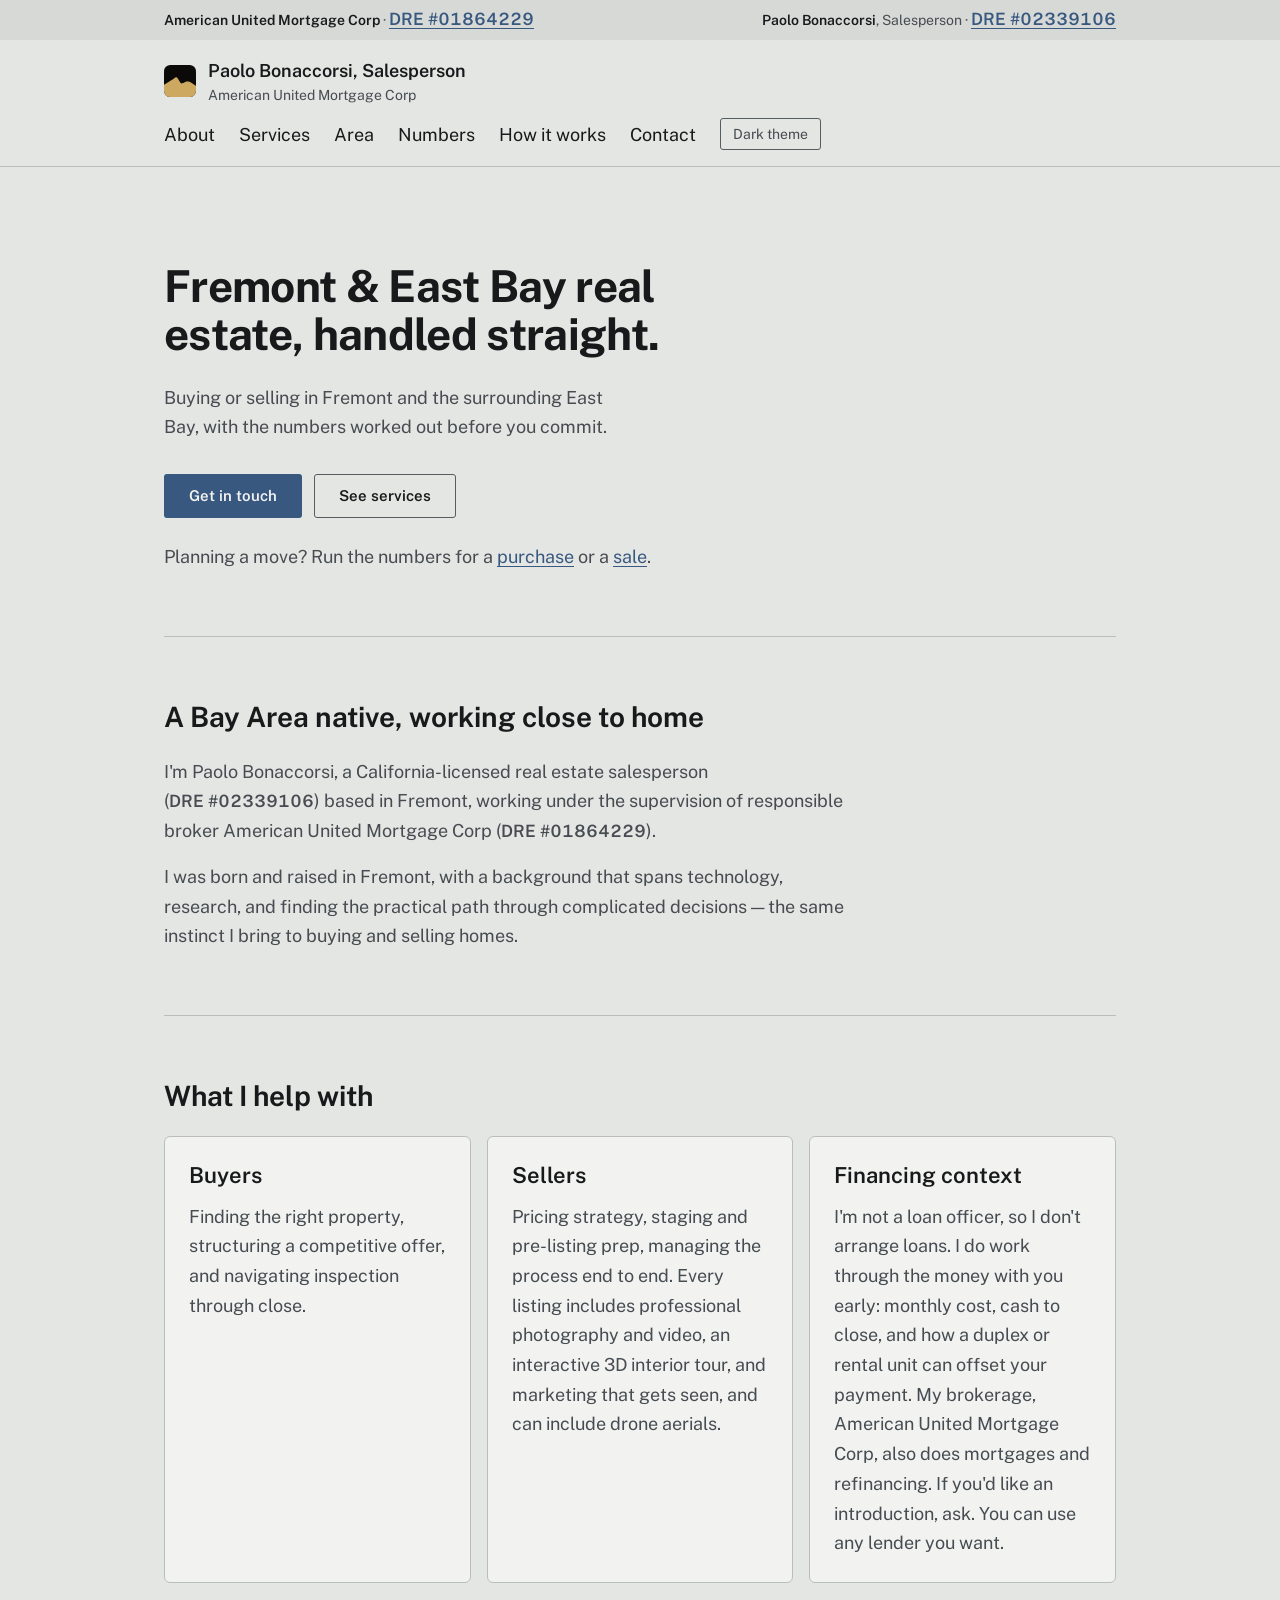
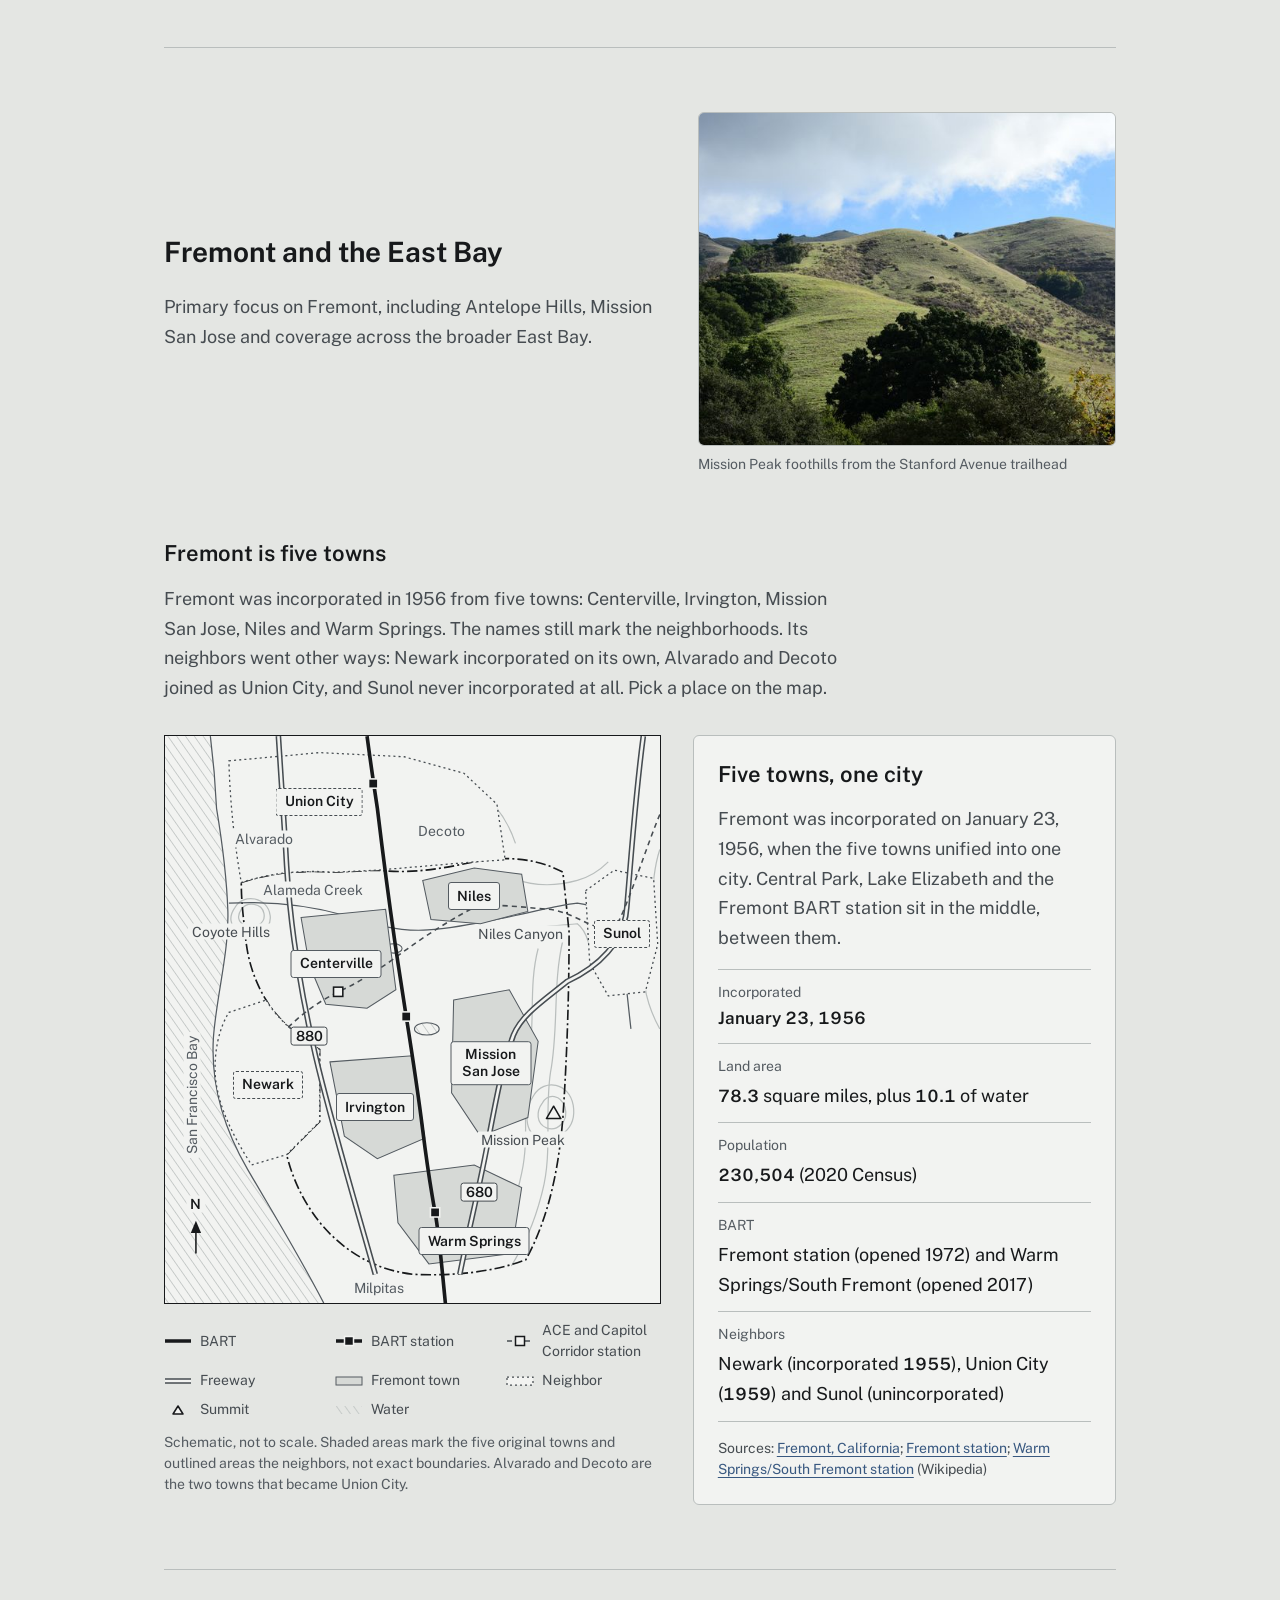
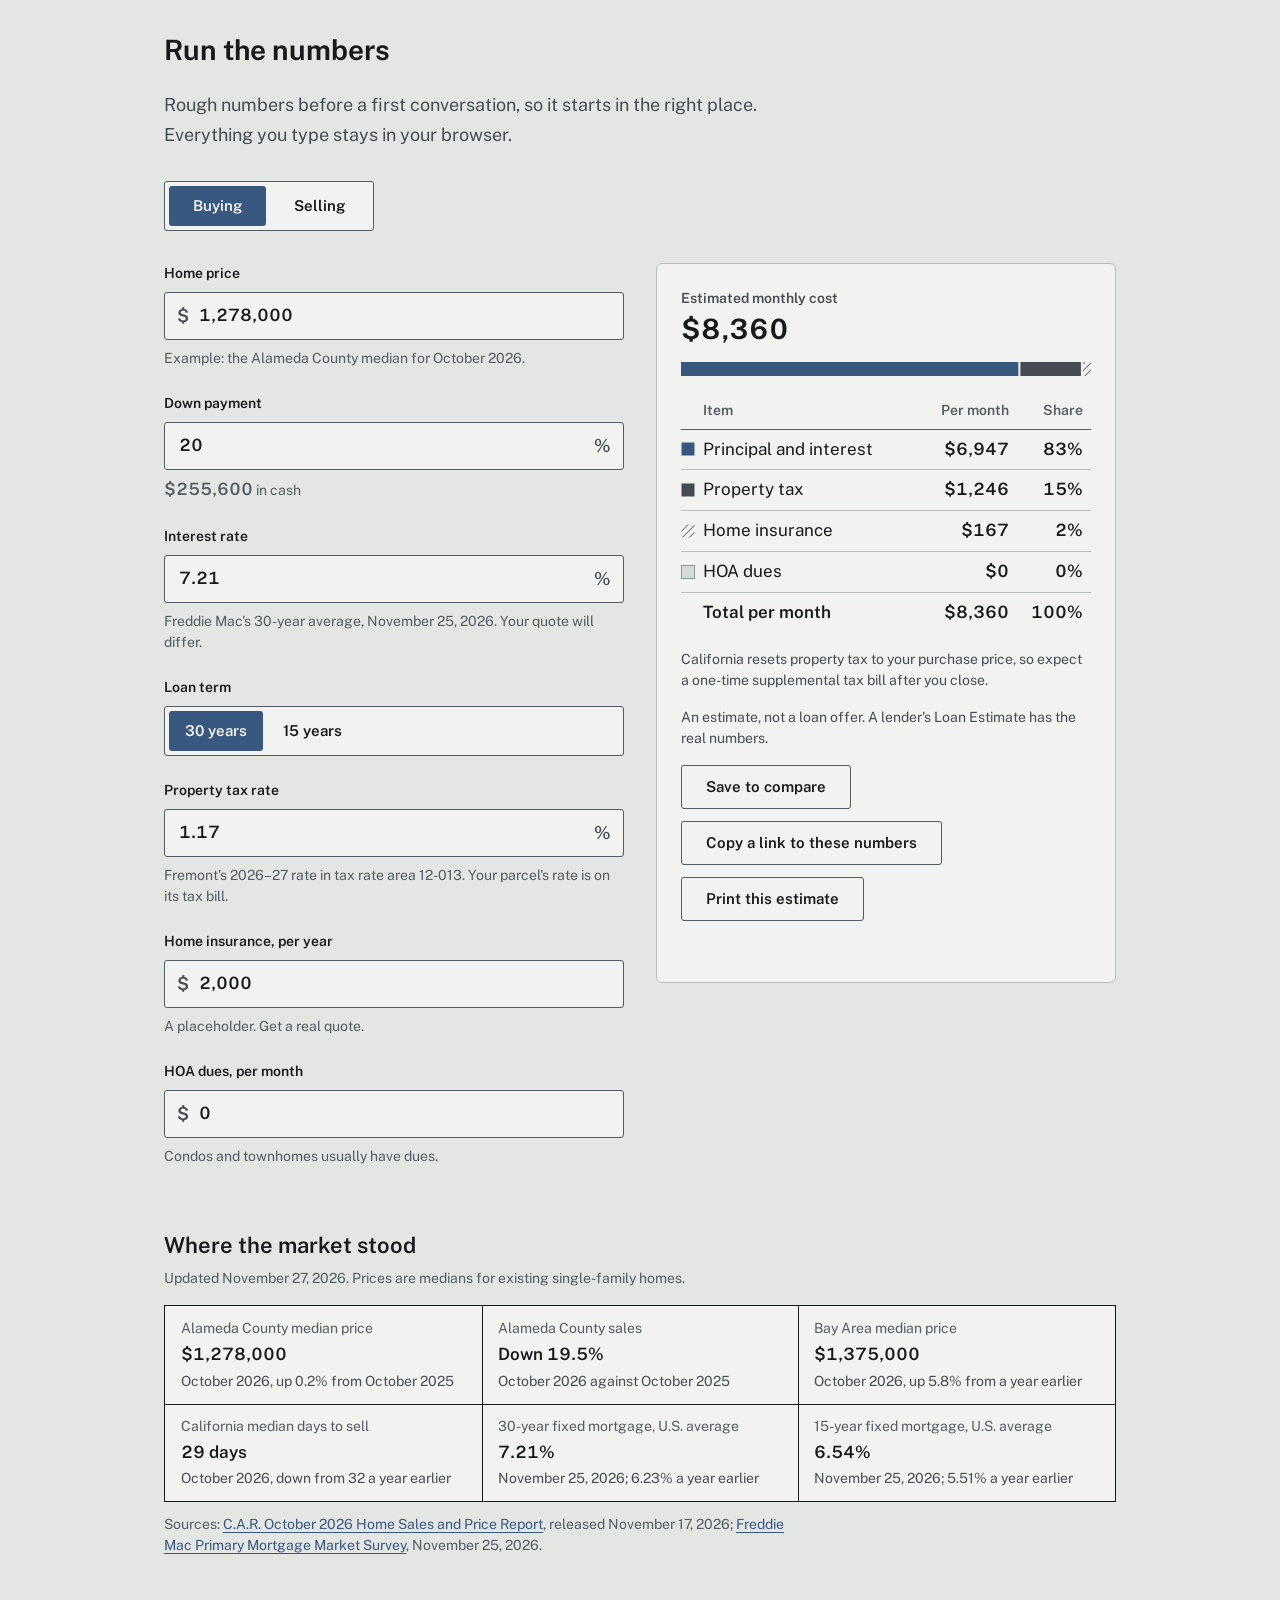
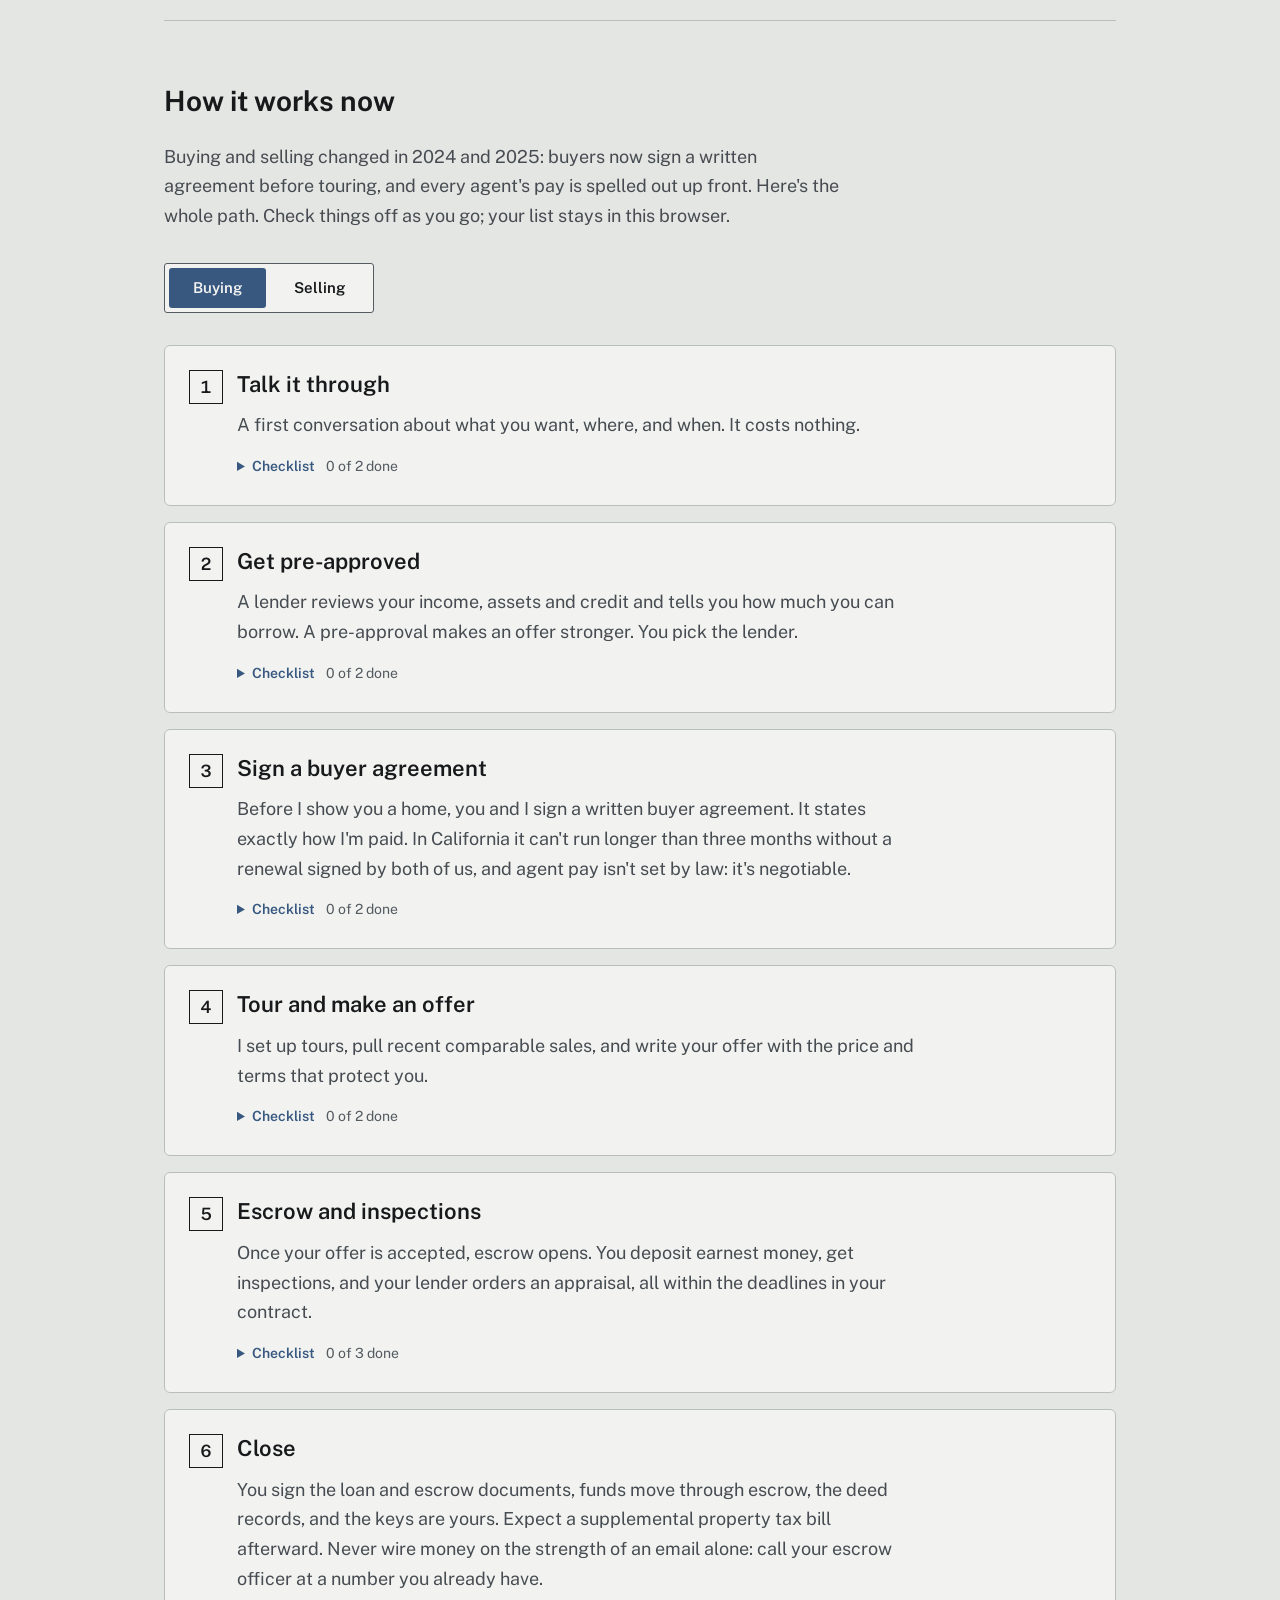
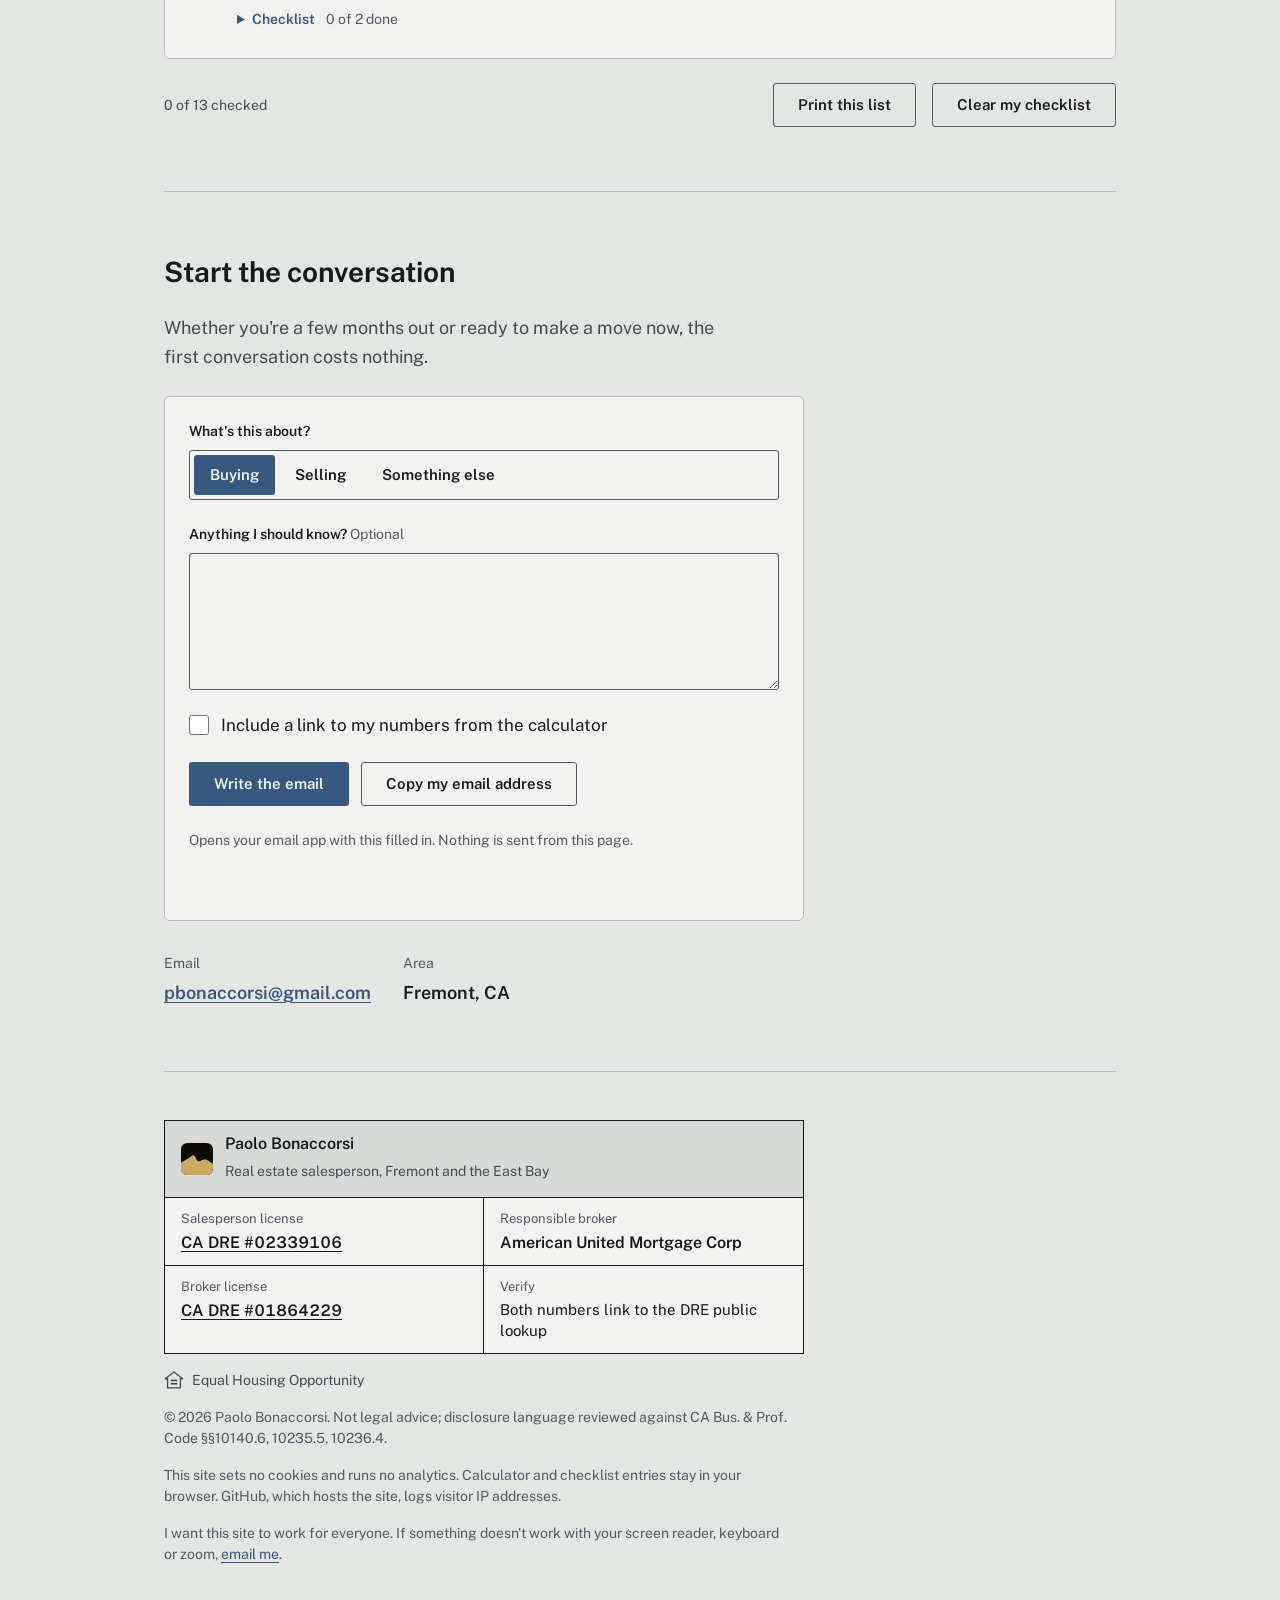
==== commit ef09172d: "Map: add Newark, Union City and Sunol with sourced history - Map extends north to Union City (with A" ====
--- a/index.html
+++ b/index.html
@@ -157,15 +157,15 @@
 
     <div class="towns">
       <h3 class="re-h3">Fremont is five towns</h3>
-      <p class="towns-lede">Fremont was incorporated in 1956 from five towns: Centerville, Irvington, Mission San Jose, Niles and Warm Springs. The names still mark the neighborhoods. Pick one on the map.</p>
+      <p class="towns-lede">Fremont was incorporated in 1956 from five towns: Centerville, Irvington, Mission San Jose, Niles and Warm Springs. The names still mark the neighborhoods. Its neighbors went other ways: Newark incorporated on its own, Alvarado and Decoto joined as Union City, and Sunol never incorporated at all. Pick a place on the map.</p>
 
       <div class="towns-layout">
         <div class="plat-wrap">
-          <div class="plat" role="group" aria-label="Schematic map of Fremont and its five original towns">
-            <svg viewBox="0 0 400 480" aria-hidden="true" focusable="false">
+          <div class="plat" role="group" aria-label="Schematic map of Fremont, its five original towns, and its neighbors Newark, Union City and Sunol">
+            <svg viewBox="0 -70 480 550" aria-hidden="true" focusable="false">
               <!-- San Francisco Bay, west -->
-              <path class="water" d="M0 0 L50 0 C56 36 60 70 61 100 C62 140 50 182 47 222 C44 268 58 312 80 350 C102 388 128 430 154 480 L0 480 Z"/>
-              <path class="shore" d="M50 0 C56 36 60 70 61 100 C62 140 50 182 47 222 C44 268 58 312 80 350 C102 388 128 430 154 480"/>
+              <path class="water" d="M0 -70 L44 -70 C47 -46 49 -22 50 0 C56 36 60 70 61 100 C62 140 50 182 47 222 C44 268 58 312 80 350 C102 388 128 430 154 480 L0 480 Z"/>
+              <path class="shore" d="M44 -70 C47 -46 49 -22 50 0 C56 36 60 70 61 100 C62 140 50 182 47 222 C44 268 58 312 80 350 C102 388 128 430 154 480"/>
 
               <!-- Hills: contour lines along the east side, Coyote Hills to the northwest -->
               <g class="contours">
@@ -175,20 +175,27 @@
                 <path d="M358 278 C368 262 392 266 396 288 C400 312 380 324 364 320 C348 316 348 292 358 278 Z"/>
                 <path d="M74 98 C80 90 94 92 96 102 C98 112 86 118 78 114 C70 110 70 104 74 98 Z"/>
                 <path d="M68 96 C76 82 100 86 102 104 C104 120 84 126 72 120 C62 114 62 104 68 96 Z"/>
-                <path d="M338 68 C358 76 378 76 400 70"/>
-                <path d="M338 122 C360 114 380 114 400 112"/>
+                <path d="M338 68 C358 76 378 76 400 70 C414 66 422 60 430 52"/>
+                <path d="M338 122 C360 114 380 114 400 112 C408 118 412 130 414 146"/>
+                <path d="M480 40 C470 70 474 110 466 140 C460 168 470 196 480 214"/>
+                <path d="M300 -20 C318 -8 332 10 340 34"/>
               </g>
 
               <!-- City limits of Fremont (schematic) -->
               <path class="limits" d="M74 72 C104 62 134 60 164 62 L206 60 C240 64 270 58 300 52 C330 46 360 48 386 62 L392 120 C392 180 390 240 386 300 C382 350 372 398 350 438 C318 450 280 454 240 452 C206 448 176 432 152 404 C134 382 124 360 118 336 L150 304 L150 234 C130 222 110 206 98 186 C86 166 80 146 78 124 C76 106 74 90 74 72 Z"/>
 
               <!-- Water features inside the city -->
-              <path class="creek" d="M400 92 C380 94 360 100 340 104 C310 110 285 116 255 118 C225 120 200 112 175 104 C140 94 100 90 62 92"/>
+              <path class="creek" d="M452 214 C448 180 446 150 440 124 C434 104 418 94 400 92 C380 94 360 100 340 104 C310 110 285 116 255 118 C225 120 200 112 175 104 C140 94 100 90 62 92"/>
               <ellipse class="lake" cx="203" cy="129" rx="10" ry="5"/>
               <ellipse class="lake" cx="222" cy="136" rx="8" ry="4.5"/>
               <ellipse class="lake" cx="254" cy="214" rx="12" ry="6"/>
 
               <!-- Town parcels (schematic areas, not boundaries) -->
+              <g class="parcels neighbors">
+                <path class="parcel neighbor" data-town="newark" d="M98 186 C110 206 130 222 150 234 L150 304 L118 336 L84 346 C66 318 52 290 49 262 C47 238 52 214 62 198 Z"/>
+                <path class="parcel neighbor" data-town="union-city" d="M62 -46 L150 -54 L232 -50 L290 -34 L322 -4 L330 50 L300 52 L206 60 L164 62 C134 60 104 62 74 72 C68 38 63 -4 62 -46 Z"/>
+                <path class="parcel neighbor" data-town="sunol" d="M408 80 L436 60 L474 68 L478 132 L466 178 L430 182 L412 150 Z"/>
+              </g>
               <g class="parcels">
                 <path class="parcel" data-town="niles" d="M250 70 L300 58 L346 64 L352 100 L306 112 L258 108 Z"/>
                 <path class="parcel" data-town="centerville" d="M132 106 L214 98 L224 176 L196 194 L156 190 L140 152 Z"/>
@@ -198,23 +205,27 @@
               </g>
               <!-- Freeways (cased double line) -->
               <g class="freeway">
-                <path class="casing" d="M118 56 C122 120 132 180 146 240 C160 300 178 360 204 452"/>
-                <path class="core" d="M118 56 C122 120 132 180 146 240 C160 300 178 360 204 452"/>
-                <path class="casing" d="M390 168 C368 186 346 200 338 220 C326 252 320 290 312 330 C304 372 294 412 286 452"/>
-                <path class="core" d="M390 168 C368 186 346 200 338 220 C326 252 320 290 312 330 C304 372 294 412 286 452"/>
+                <path class="casing" d="M110 -70 C114 -10 116 20 118 56 C122 120 132 180 146 240 C160 300 178 360 204 452"/>
+                <path class="core" d="M110 -70 C114 -10 116 20 118 56 C122 120 132 180 146 240 C160 300 178 360 204 452"/>
+                <path class="casing" d="M464 -70 C456 -10 452 50 448 96 C446 130 420 154 390 168 C368 186 346 200 338 220 C326 252 320 290 312 330 C304 372 294 412 286 452"/>
+                <path class="core" d="M464 -70 C456 -10 452 50 448 96 C446 130 420 154 390 168 C368 186 346 200 338 220 C326 252 320 290 312 330 C304 372 294 412 286 452"/>
               </g>
 
               <!-- ACE and Capitol Corridor rail line, dashed -->
-              <path class="rail" d="M300 96 C270 112 246 128 222 146 C202 160 186 170 168 178 C148 188 132 200 118 214"/>
+              <path class="rail" d="M480 6 C466 40 454 80 440 110 C428 130 400 100 372 98 C346 96 320 92 300 96 C270 112 246 128 222 146 C202 160 186 170 168 178 C148 188 132 200 118 214"/>
 
 
               <!-- BART -->
-              <path class="bart" d="M206 0 C212 50 220 110 226 150 C230 176 232 190 234 202 C240 240 246 280 250 312 C254 344 258 370 262 392 C266 414 268 440 272 480"/>
+              <path class="bart" d="M196 -70 C200 -40 203 -20 206 0 C212 50 220 110 226 150 C230 176 232 190 234 202 C240 240 246 280 250 312 C254 344 258 370 262 392 C266 414 268 440 272 480"/>
+              <rect class="station" x="197.5" y="-28.5" width="9" height="9"/>
               <rect class="station" x="229.5" y="197.5" width="9" height="9"/>
               <rect class="station" x="257.5" y="387.5" width="9" height="9"/>
               <rect class="station-rail" x="163.5" y="173.5" width="9" height="9"/>
 
               <g class="parcel-edges">
+                <path class="parcel-edge" data-town="newark" pathLength="1" d="M98 186 C110 206 130 222 150 234 L150 304 L118 336 L84 346 C66 318 52 290 49 262 C47 238 52 214 62 198 Z"/>
+                <path class="parcel-edge" data-town="union-city" pathLength="1" d="M62 -46 L150 -54 L232 -50 L290 -34 L322 -4 L330 50 L300 52 L206 60 L164 62 C134 60 104 62 74 72 C68 38 63 -4 62 -46 Z"/>
+                <path class="parcel-edge" data-town="sunol" pathLength="1" d="M408 80 L436 60 L474 68 L478 132 L466 178 L430 182 L412 150 Z"/>
                 <path class="parcel-edge" data-town="niles" pathLength="1" d="M250 70 L300 58 L346 64 L352 100 L306 112 L258 108 Z"/>
                 <path class="parcel-edge" data-town="centerville" pathLength="1" d="M132 106 L214 98 L224 176 L196 194 L156 190 L140 152 Z"/>
                 <path class="parcel-edge" data-town="irvington" pathLength="1" d="M160 246 L240 240 L252 320 L206 340 L174 318 Z"/>
@@ -232,23 +243,26 @@
               </g>
             </svg>
 
-            <button type="button" class="plat-label" aria-controls="town-cards" data-town="niles" aria-pressed="false" style="--x:75%;--y:17.9%">Niles</button>
-            <button type="button" class="plat-label" aria-controls="town-cards" data-town="centerville" aria-pressed="false" style="--x:41.5%;--y:31.5%">Centerville</button>
-            <button type="button" class="plat-label two-line" aria-controls="town-cards" data-town="mission-san-jose" aria-pressed="false" style="--x:79%;--y:51.5%">Mission San Jose</button>
-            <button type="button" class="plat-label" aria-controls="town-cards" data-town="irvington" aria-pressed="false" style="--x:51%;--y:60.5%">Irvington</button>
-            <button type="button" class="plat-label" aria-controls="town-cards" data-town="warm-springs" aria-pressed="false" style="--x:75%;--y:87.5%">Warm Springs</button>
-
-            <span class="plat-note water-label rotated" style="--x:6.5%;--y:58%">San Francisco Bay</span>
-            <span class="plat-note adjoiner" style="--x:31%;--y:6%">Union City</span>
-            <span class="plat-note adjoiner" style="--x:24%;--y:53.5%">Newark</span>
-            <span class="plat-note adjoiner" style="--x:52%;--y:97%">Milpitas</span>
-            <span class="plat-note" style="--x:16%;--y:25%">Coyote Hills</span>
-            <span class="plat-note water-label" style="--x:36%;--y:16.5%">Alameda Creek</span>
-            <span class="plat-note anchor-right" style="--x:97.5%;--y:25.5%">Niles Canyon</span>
-            <span class="plat-note anchor-right" style="--x:98%;--y:67%">Mission Peak</span>
-            <span class="plat-note shield" style="--x:35%;--y:46%">880</span>
-            <span class="plat-note shield" style="--x:85.5%;--y:43%">680</span>
-            <span class="plat-note north-label" style="--x:7.5%;--y:80%">N</span>
+            <button type="button" class="plat-label" aria-controls="town-cards" data-town="niles" aria-pressed="false" style="--x:62.5%;--y:28.3%">Niles</button>
+            <button type="button" class="plat-label" aria-controls="town-cards" data-town="centerville" aria-pressed="false" style="--x:34.6%;--y:40.2%">Centerville</button>
+            <button type="button" class="plat-label two-line" aria-controls="town-cards" data-town="mission-san-jose" aria-pressed="false" style="--x:65.8%;--y:57.7%">Mission San Jose</button>
+            <button type="button" class="plat-label" aria-controls="town-cards" data-town="irvington" aria-pressed="false" style="--x:42.5%;--y:65.5%">Irvington</button>
+            <button type="button" class="plat-label neighbor" aria-controls="town-cards" data-town="union-city" aria-pressed="false" style="--x:31.2%;--y:11.6%">Union City</button>
+            <button type="button" class="plat-label neighbor" aria-controls="town-cards" data-town="newark" aria-pressed="false" style="--x:20.8%;--y:61.5%">Newark</button>
+            <button type="button" class="plat-label neighbor" aria-controls="town-cards" data-town="sunol" aria-pressed="false" style="--x:92.3%;--y:34.9%">Sunol</button>
+            <button type="button" class="plat-label" aria-controls="town-cards" data-town="warm-springs" aria-pressed="false" style="--x:62.5%;--y:89.1%">Warm Springs</button>
+
+            <span class="plat-note water-label rotated" style="--x:5.4%;--y:63.3%">San Francisco Bay</span>
+            <span class="plat-note adjoiner" style="--x:43.3%;--y:97.4%">Milpitas</span>
+            <span class="plat-note" style="--x:13.3%;--y:34.5%">Coyote Hills</span>
+            <span class="plat-note historic" style="--x:20.0%;--y:18.2%">Alvarado</span>
+            <span class="plat-note historic" style="--x:55.8%;--y:16.7%">Decoto</span>
+            <span class="plat-note water-label" style="--x:30.0%;--y:27.1%">Alameda Creek</span>
+            <span class="plat-note anchor-right" style="--x:81.2%;--y:35.0%">Niles Canyon</span>
+            <span class="plat-note anchor-right" style="--x:81.7%;--y:71.2%">Mission Peak</span>
+            <span class="plat-note shield" style="--x:29.2%;--y:52.9%">880</span>
+            <span class="plat-note shield" style="--x:63.5%;--y:80.4%">680</span>
+            <span class="plat-note north-label" style="--x:6.2%;--y:82.5%">N</span>
           </div>
 
           <dl class="plat-key re-small" aria-label="Map key">
@@ -256,10 +270,12 @@
             <div><dt><svg viewBox="0 0 28 10" aria-hidden="true"><path class="bart" d="M1 5 H27"/><rect class="station" x="9.5" y="0.5" width="9" height="9"/></svg></dt><dd>BART station</dd></div>
             <div><dt><svg viewBox="0 0 28 10" aria-hidden="true"><path class="rail" d="M1 5 H27"/><rect class="station-rail" x="9.5" y="0.5" width="9" height="9"/></svg></dt><dd>ACE and Capitol Corridor station</dd></div>
             <div><dt><svg viewBox="0 0 28 10" aria-hidden="true"><g class="freeway"><path class="casing" d="M1 5 H27"/><path class="core" d="M1 5 H27"/></g></svg></dt><dd>Freeway</dd></div>
+            <div><dt><svg viewBox="0 0 28 10" aria-hidden="true"><rect class="parcel" x="1" y="1" width="26" height="8"/></svg></dt><dd>Fremont town</dd></div>
+            <div><dt><svg viewBox="0 0 28 10" aria-hidden="true"><rect class="parcel neighbor" x="1" y="1" width="26" height="8"/></svg></dt><dd>Neighbor</dd></div>
             <div><dt><svg viewBox="0 0 28 10" aria-hidden="true"><path class="summit" d="M14 1 L19 9 L9 9 Z"/></svg></dt><dd>Summit</dd></div>
             <div><dt><svg viewBox="0 0 28 10" aria-hidden="true"><rect class="water" x="1" y="1" width="26" height="8"/></svg></dt><dd>Water</dd></div>
           </dl>
-          <p class="re-small plat-caption">Schematic, not to scale. Shaded areas mark the five original towns, not exact boundaries.</p>
+          <p class="re-small plat-caption">Schematic, not to scale. Shaded areas mark the five original towns and outlined areas the neighbors, not exact boundaries. Alvarado and Decoto are the two towns that became Union City.</p>
         </div>
 
         <div class="town-cards" id="town-cards">
@@ -271,6 +287,7 @@
               <div><dt>Land area</dt><dd><span class="re-figure">78.3</span> square miles, plus <span class="re-figure">10.1</span> of water</dd></div>
               <div><dt>Population</dt><dd><span class="re-figure">230,504</span> (2020 Census)</dd></div>
               <div><dt>BART</dt><dd>Fremont station (opened 1972) and Warm Springs/South Fremont (opened 2017)</dd></div>
+              <div><dt>Neighbors</dt><dd>Newark (incorporated <span class="re-figure">1955</span>), Union City (<span class="re-figure">1959</span>) and Sunol (unincorporated)</dd></div>
             </dl>
             <p class="sources">Sources: <a href="https://en.wikipedia.org/wiki/Fremont,_California">Fremont, California</a>; <a href="https://en.wikipedia.org/wiki/Fremont_station_(BART)">Fremont station</a>; <a href="https://en.wikipedia.org/wiki/Warm_Springs/South_Fremont_station">Warm Springs/South Fremont station</a> (Wikipedia)</p>
           </article>
@@ -327,6 +344,46 @@
               <div><dt>Roads</dt><dd>State Route 262 links I-880 and I-680 here</dd></div>
             </dl>
             <p class="sources">Sources: <a href="https://en.wikipedia.org/wiki/Fremont,_California">Fremont, California</a> and <a href="https://en.wikipedia.org/wiki/Warm_Springs/South_Fremont_station">Warm Springs/South Fremont station</a> (Wikipedia)</p>
+          </article>
+          <article class="town-card" data-town="newark" id="town-newark" aria-labelledby="t-newark">
+            <h4 id="t-newark" class="re-h3">Newark</h4>
+            <p>A separate city that Fremont surrounds. I-880 runs along its eastern edge.</p>
+            <dl class="facts">
+              <div><dt>Incorporated</dt><dd><span class="re-figure">September 22, 1955</span>, a few months before Fremont. A <span class="re-figure">1953</span> study had proposed one city of six towns, Newark included; Newark chose to incorporate on its own</dd></div>
+              <div><dt>Name</dt><dd>Chosen by J. Barr Robertson, after Newark Castle in Port Glasgow, Scotland</dd></div>
+              <div><dt>Railroad</dt><dd>The South Pacific Coast Railroad, finished after <span class="re-figure">1876</span> by Alfred Davis and James Fair, ran from Dumbarton Point south to Santa Cruz, and the town moved to the line</dd></div>
+              <div><dt>Carter Brothers</dt><dd>Thomas and Martin Carter moved their car works here in <span class="re-figure">1876</span> and built more than <span class="re-figure">700</span> cars for the South Pacific Coast. Their cars are preserved at Ardenwood Historic Farm in Fremont</dd></div>
+              <div><dt>Salt</dt><dd>Salt making on the bay shore began in the <span class="re-figure">1850s</span>. Leslie Salt, now Cargill, still runs a refinery in Newark</dd></div>
+              <div><dt>Today</dt><dd><span class="re-figure">47,529</span> residents (2020 Census) on <span class="re-figure">13.9</span> square miles</dd></div>
+            </dl>
+            <p class="sources">Sources: <a href="https://newarkca.gov/visitors/about-newark/newark-history">Newark's Roots</a> (City of Newark); <a href="https://en.wikipedia.org/wiki/Newark,_California">Newark, California</a> and <a href="https://en.wikipedia.org/wiki/Carter_Brothers">Carter Brothers</a> (Wikipedia)</p>
+          </article>
+
+          <article class="town-card" data-town="union-city" id="town-union-city" aria-labelledby="t-union-city">
+            <h4 id="t-union-city" class="re-h3">Union City</h4>
+            <p>Fremont's neighbor to the north, between the bay and the hills.</p>
+            <dl class="facts">
+              <div><dt>Formed</dt><dd>Alvarado and Decoto voted to merge on <span class="re-figure">January 13, 1959</span>. Tom Kitayama was the first mayor</dd></div>
+              <div><dt>Name</dt><dd>John and William Horner founded a settlement here in <span class="re-figure">1850</span> and named it after their Sacramento River steamboat, the <cite>Union</cite></dd></div>
+              <div><dt>County seat</dt><dd>Alvarado was Alameda County's first county seat. The first courthouse opened there on <span class="re-figure">June 6, 1853</span>; the seat later moved to San Leandro</dd></div>
+              <div><dt>Sugar</dt><dd>E. H. Dyer's factory in Alvarado began processing beets on <span class="re-figure">November 15, 1870</span>: the nation's first successful beet sugar factory. California Historical Landmark No. <span class="re-figure">768</span> marks the site on Dyer Street</dd></div>
+              <div><dt>Decoto</dt><dd>Named for Ezra Decoto, who sold land to the railroad in <span class="re-figure">1867</span></dd></div>
+              <div><dt>Today</dt><dd><span class="re-figure">70,143</span> residents (2020 Census) on <span class="re-figure">19.2</span> square miles. BART has stopped here since the system opened in <span class="re-figure">1972</span></dd></div>
+            </dl>
+            <p class="sources">Sources: <a href="https://en.wikipedia.org/wiki/Union_City,_California">Union City, California</a>, <a href="https://en.wikipedia.org/wiki/Alvarado,_California">Alvarado, California</a> and <a href="https://en.wikipedia.org/wiki/Decoto">Decoto</a> (Wikipedia); <a href="https://ohp.parks.ca.gov/ListedResources/Detail/768">Landmark No. 768</a> (California Office of Historic Preservation)</p>
+          </article>
+
+          <article class="town-card" data-town="sunol" id="town-sunol" aria-labelledby="t-sunol">
+            <h4 id="t-sunol" class="re-h3">Sunol</h4>
+            <p>Over the hills, up Niles Canyon, where I-680 meets State Route 84. Sunol has never incorporated; it is part of unincorporated Alameda County.</p>
+            <dl class="facts">
+              <div><dt>Name</dt><dd>Antonio Su&ntilde;ol, born in Barcelona in <span class="re-figure">1797</span>, who with three brothers-in-law received Rancho Valle de San Jos&eacute; in <span class="re-figure">1839</span></dd></div>
+              <div><dt>Water Temple</dt><dd>Built in <span class="re-figure">1910</span> to a design by Willis Polk, after the Temple of Vesta in Tivoli. It marks where Alameda Creek, Arroyo de la Laguna and the Pleasanton wells met for the Spring Valley Water Company, San Francisco's water supplier before Hetch Hetchy. As of November 2026 the SFPUC lists it as closed during construction nearby</dd></div>
+              <div><dt>Rail</dt><dd>The restored <span class="re-figure">1884</span> Sunol depot is a stop on the Niles Canyon Railway</dd></div>
+              <div><dt>Mayor</dt><dd>A statue in front of the post office remembers Bosco, the dog the town elected mayor</dd></div>
+              <div><dt>Today</dt><dd>About <span class="re-figure">922</span> residents (2020 Census); Sunol Regional Wilderness is nearby</dd></div>
+            </dl>
+            <p class="sources">Sources: <a href="https://en.wikipedia.org/wiki/Sunol,_California">Sunol, California</a>, <a href="https://en.wikipedia.org/wiki/Antonio_Su%C3%B1ol">Antonio Su&ntilde;ol</a> and <a href="https://en.wikipedia.org/wiki/Sunol_Water_Temple">Sunol Water Temple</a> (Wikipedia); <a href="https://sfpuc.gov/learning/come-visit/sunol-water-temple">Sunol Water Temple</a> (SFPUC)</p>
           </article>
         </div>
       </div>
--- a/site.css
+++ b/site.css
@@ -100,7 +100,7 @@
 }
 
 .plat {
-  position: relative; aspect-ratio: 400 / 480; max-width: 100%;
+  position: relative; aspect-ratio: 480 / 550; max-width: 100%;
   border: 1.5px solid var(--ink); border-radius: var(--radius-0); background: var(--surface);
   overflow: hidden;
 }
@@ -127,6 +127,9 @@
 
 .parcel { fill: var(--surface-2); stroke: var(--ink-faint); stroke-width: 1; cursor: pointer; }
 .parcel:hover { stroke: var(--ink); stroke-width: 1.5; }
+/* neighbors: outlined, not shaded, so the five Fremont towns still read as one city */
+.parcel.neighbor { fill: var(--surface); stroke: var(--ink-soft); stroke-width: 1.25; stroke-dasharray: 2 3; }
+.parcel.neighbor:hover { stroke: var(--ink); stroke-width: 1.5; }
 .parcel-edge { fill: none; stroke: var(--accent); stroke-width: 2.75; stroke-linejoin: round; pointer-events: none; opacity: 0; }
 .parcel-edge.is-selected { opacity: 1; stroke-dasharray: 1; stroke-dashoffset: 0; animation: survey-draw .6s ease-out both; }
 @keyframes survey-draw { from { stroke-dashoffset: 1; } to { stroke-dashoffset: 0; } }
@@ -144,9 +147,12 @@
 }
 .plat-label:hover { border-color: var(--ink); }
 .plat-label[aria-pressed="true"] { background: var(--accent); border-color: var(--accent); color: var(--on-accent); }
+.plat-label.neighbor { border-style: dashed; border-color: var(--ink-soft); }
+.plat-label.neighbor:hover { border-color: var(--ink); }
+.plat-label.neighbor[aria-pressed="true"] { border-style: solid; border-color: var(--accent); }
 .plat-label.two-line { white-space: normal; width: 9ch; text-align: center; }
 .plat-note { color: var(--ink-soft); pointer-events: none; background: var(--surface); padding: 0 var(--space-1); border-radius: var(--radius-sm); }
-.plat-note.adjoiner, .plat-note.water-label { color: var(--ink-faint); }
+.plat-note.adjoiner, .plat-note.water-label, .plat-note.historic { color: var(--ink-faint); }
 .plat-note.rotated { transform: translate(-50%, -50%) rotate(-90deg); }
 .plat-note.anchor-right { transform: translate(-100%, -50%); }
 .plat-note.shield {
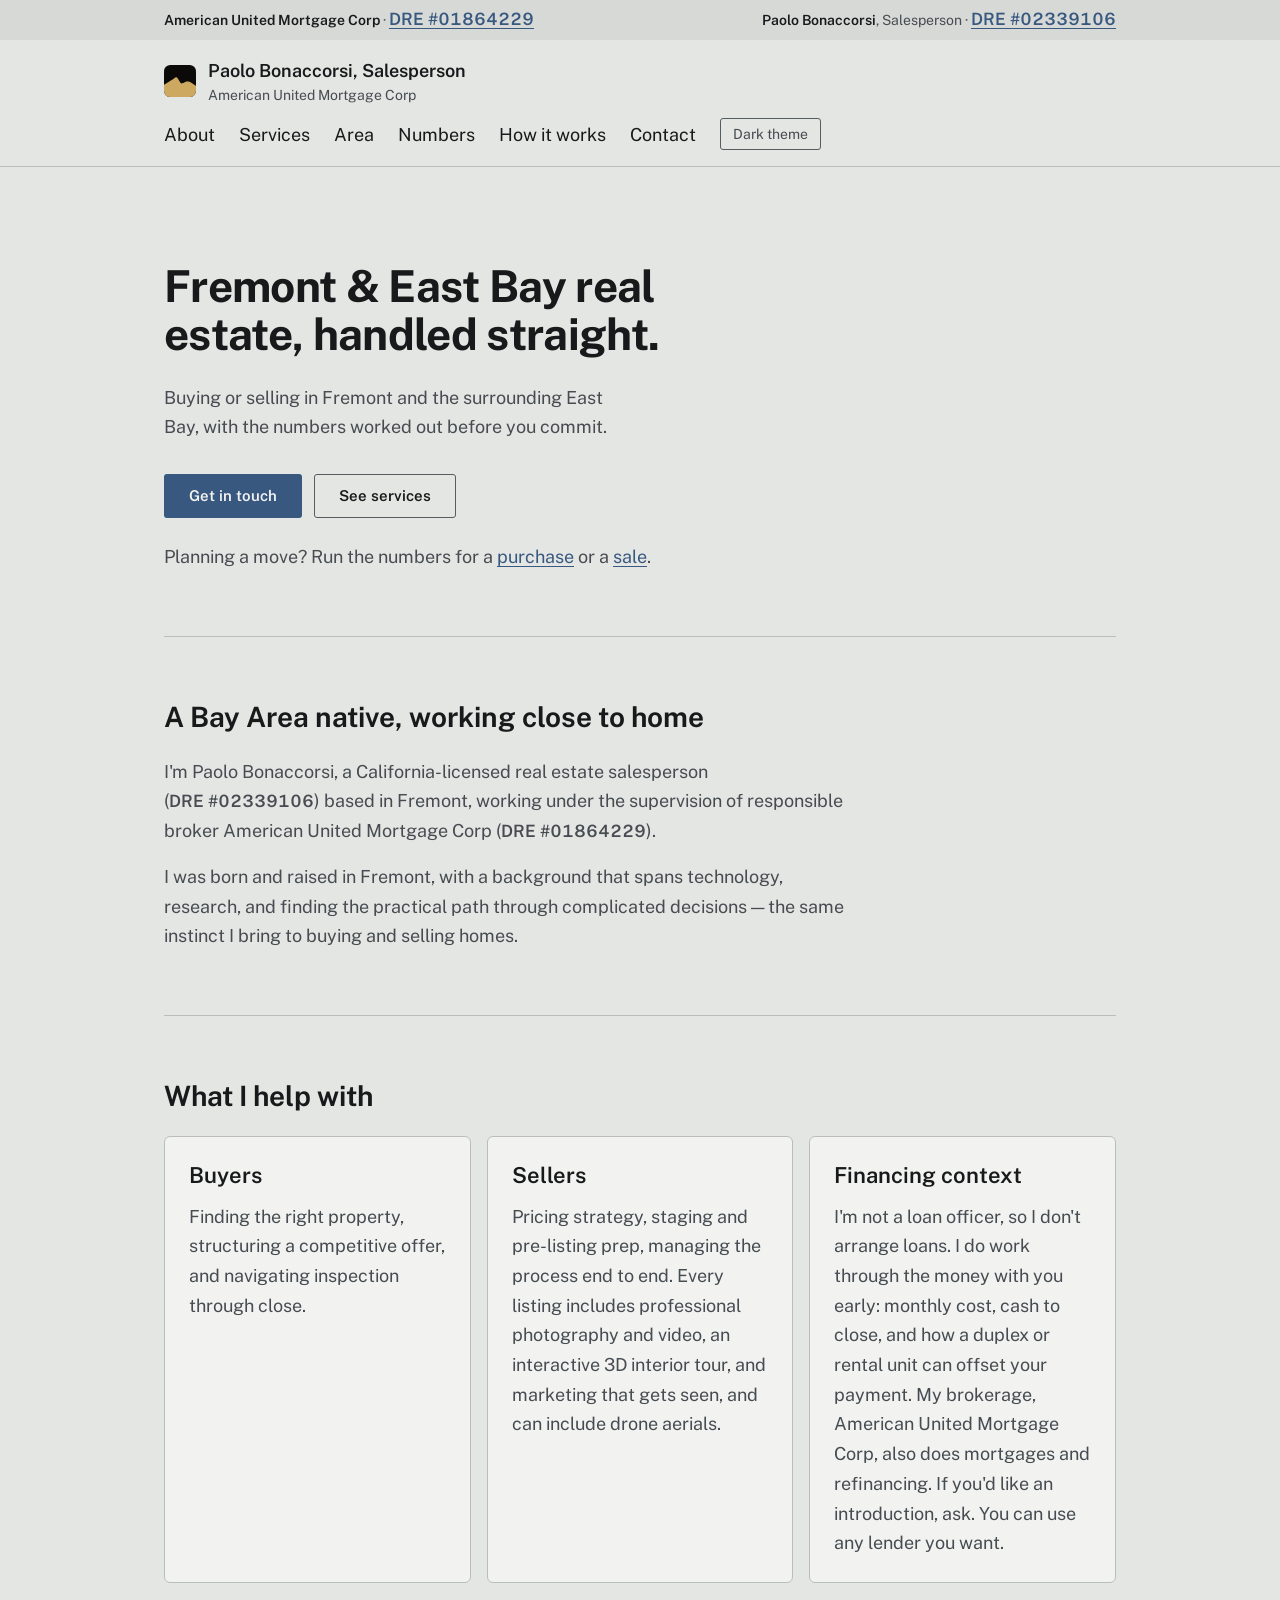
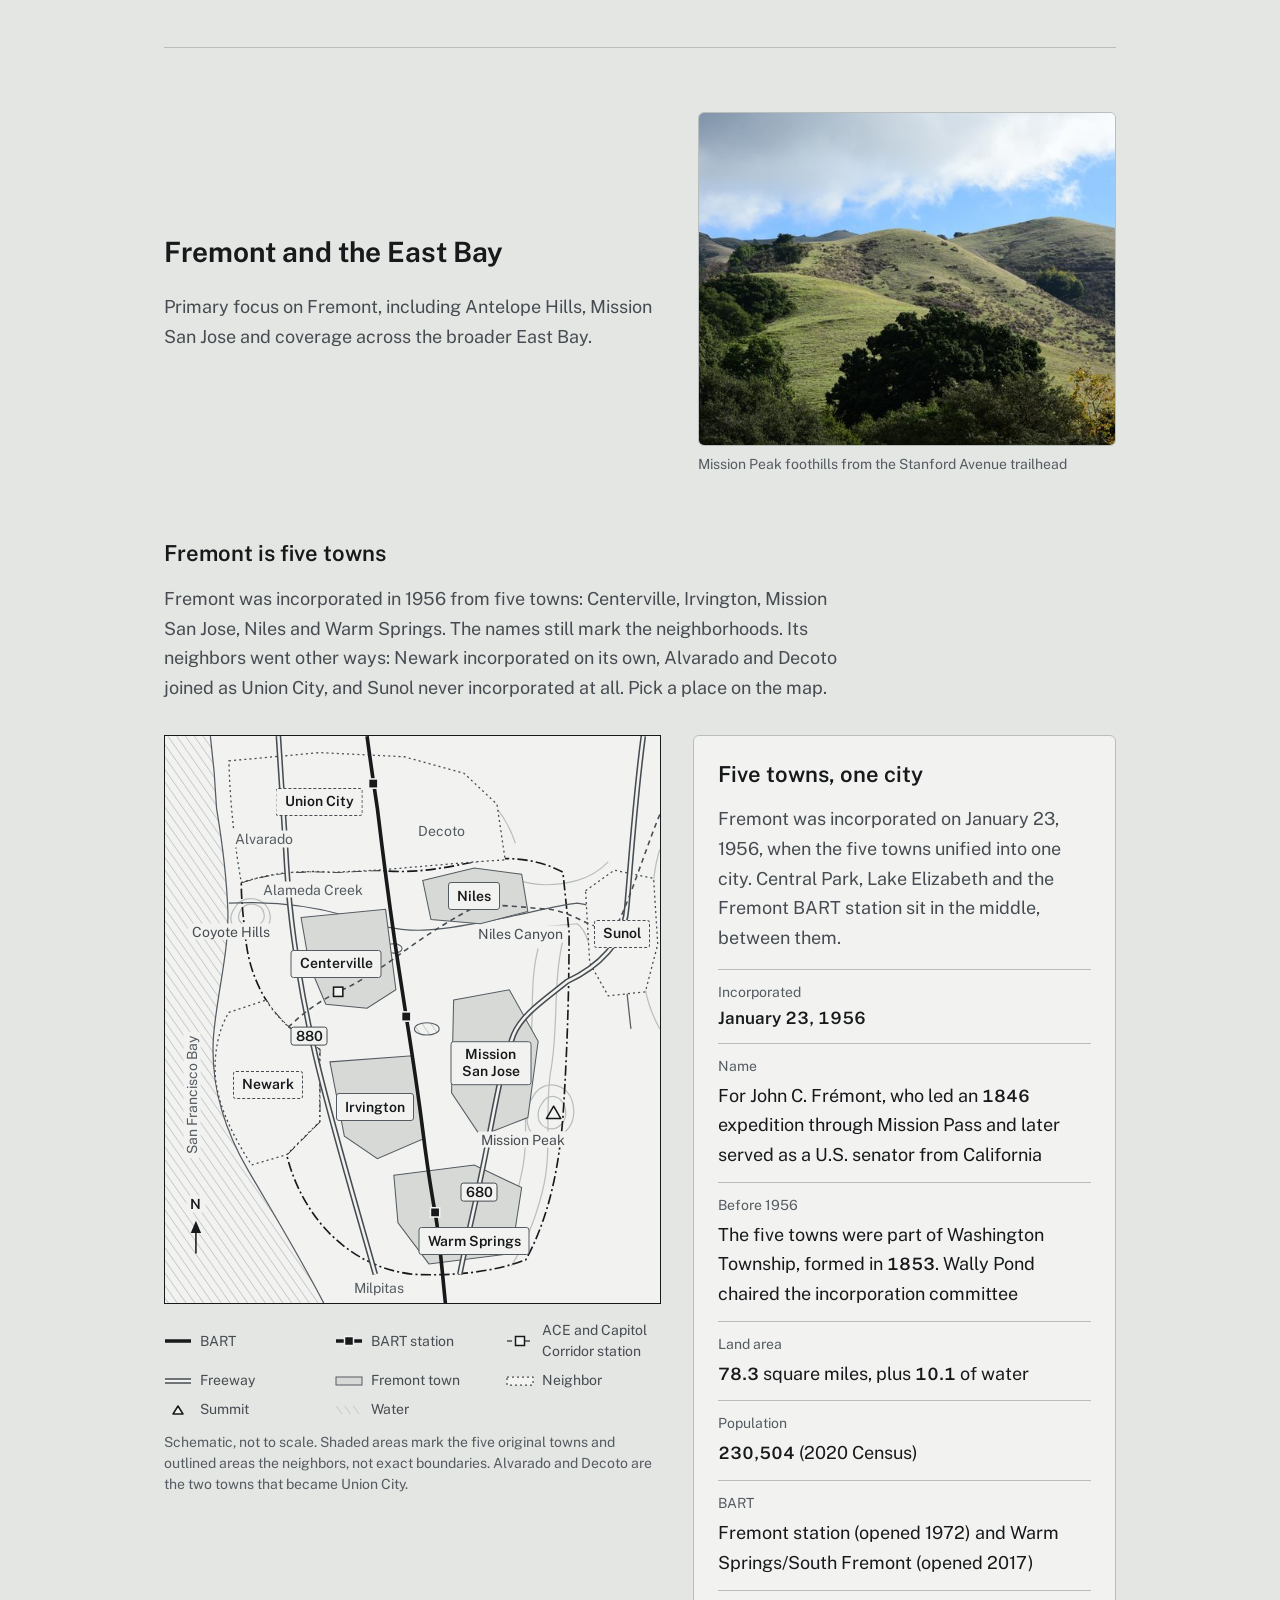
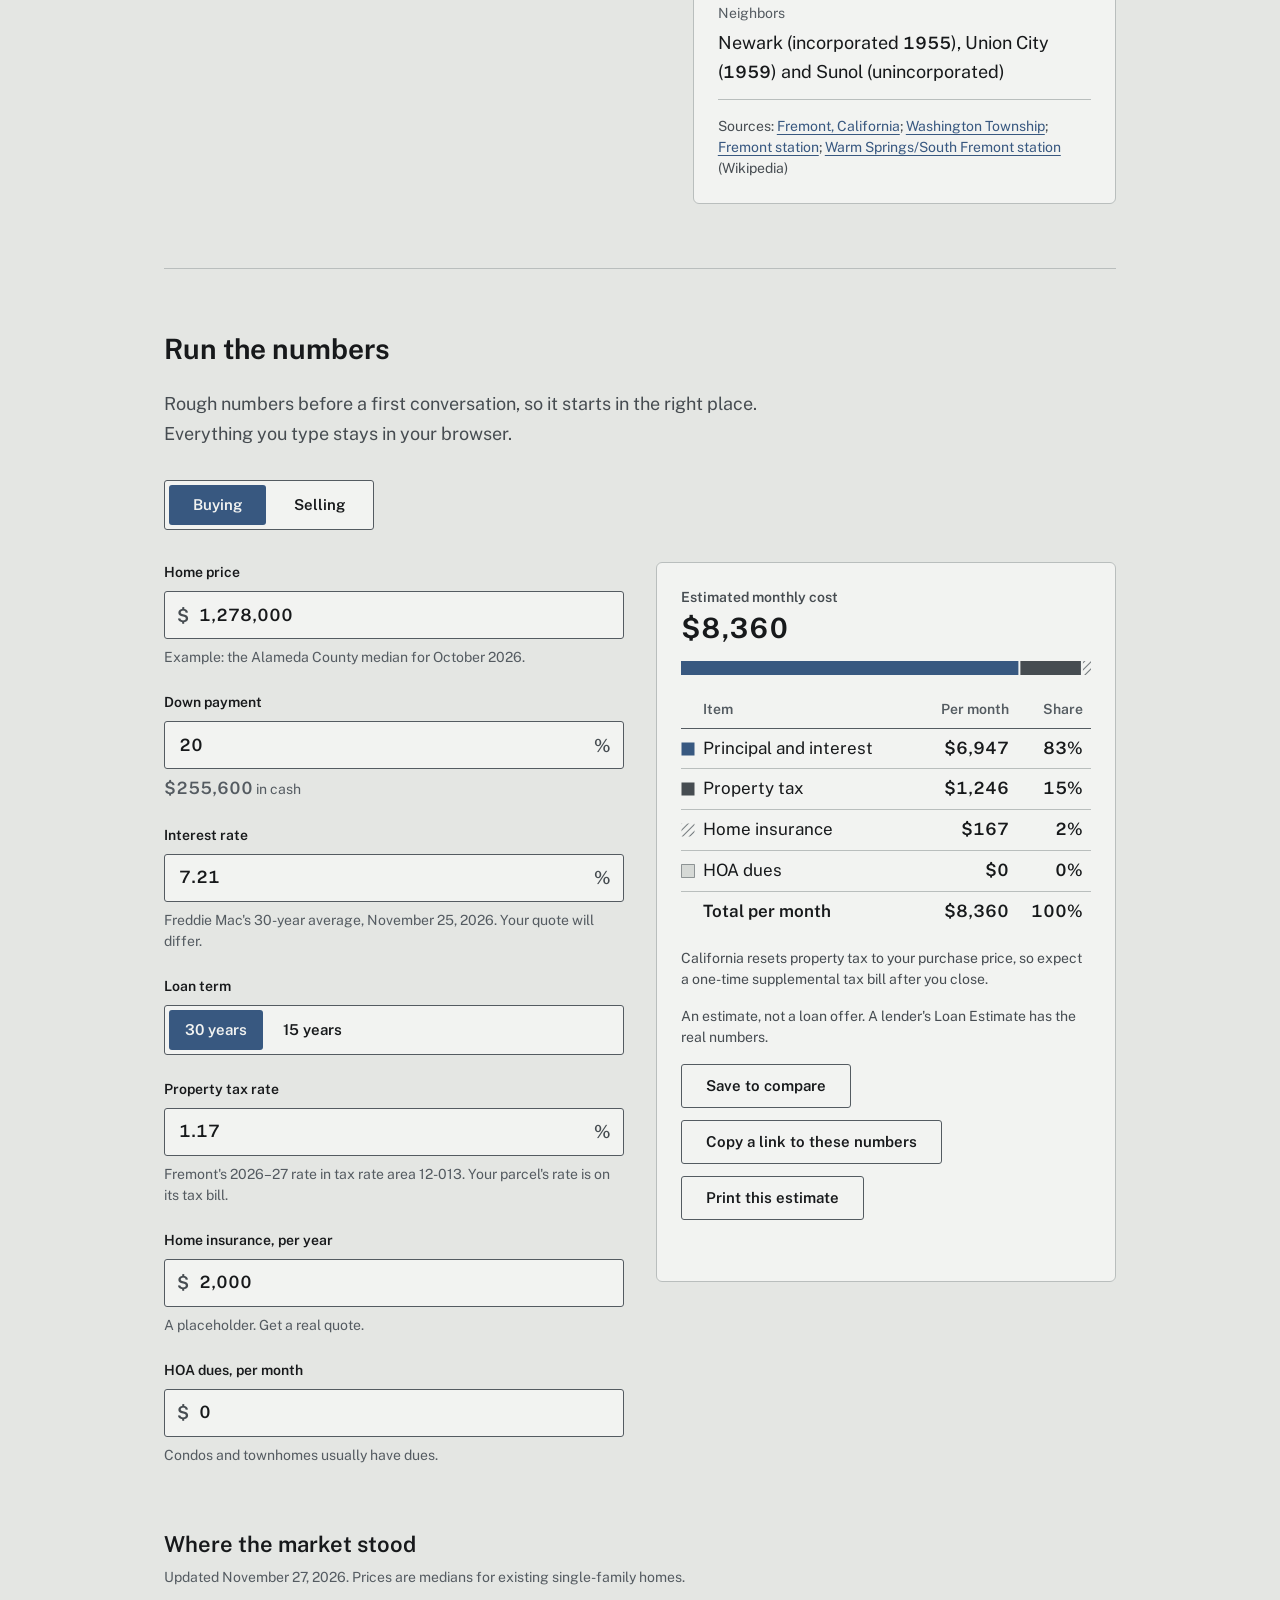
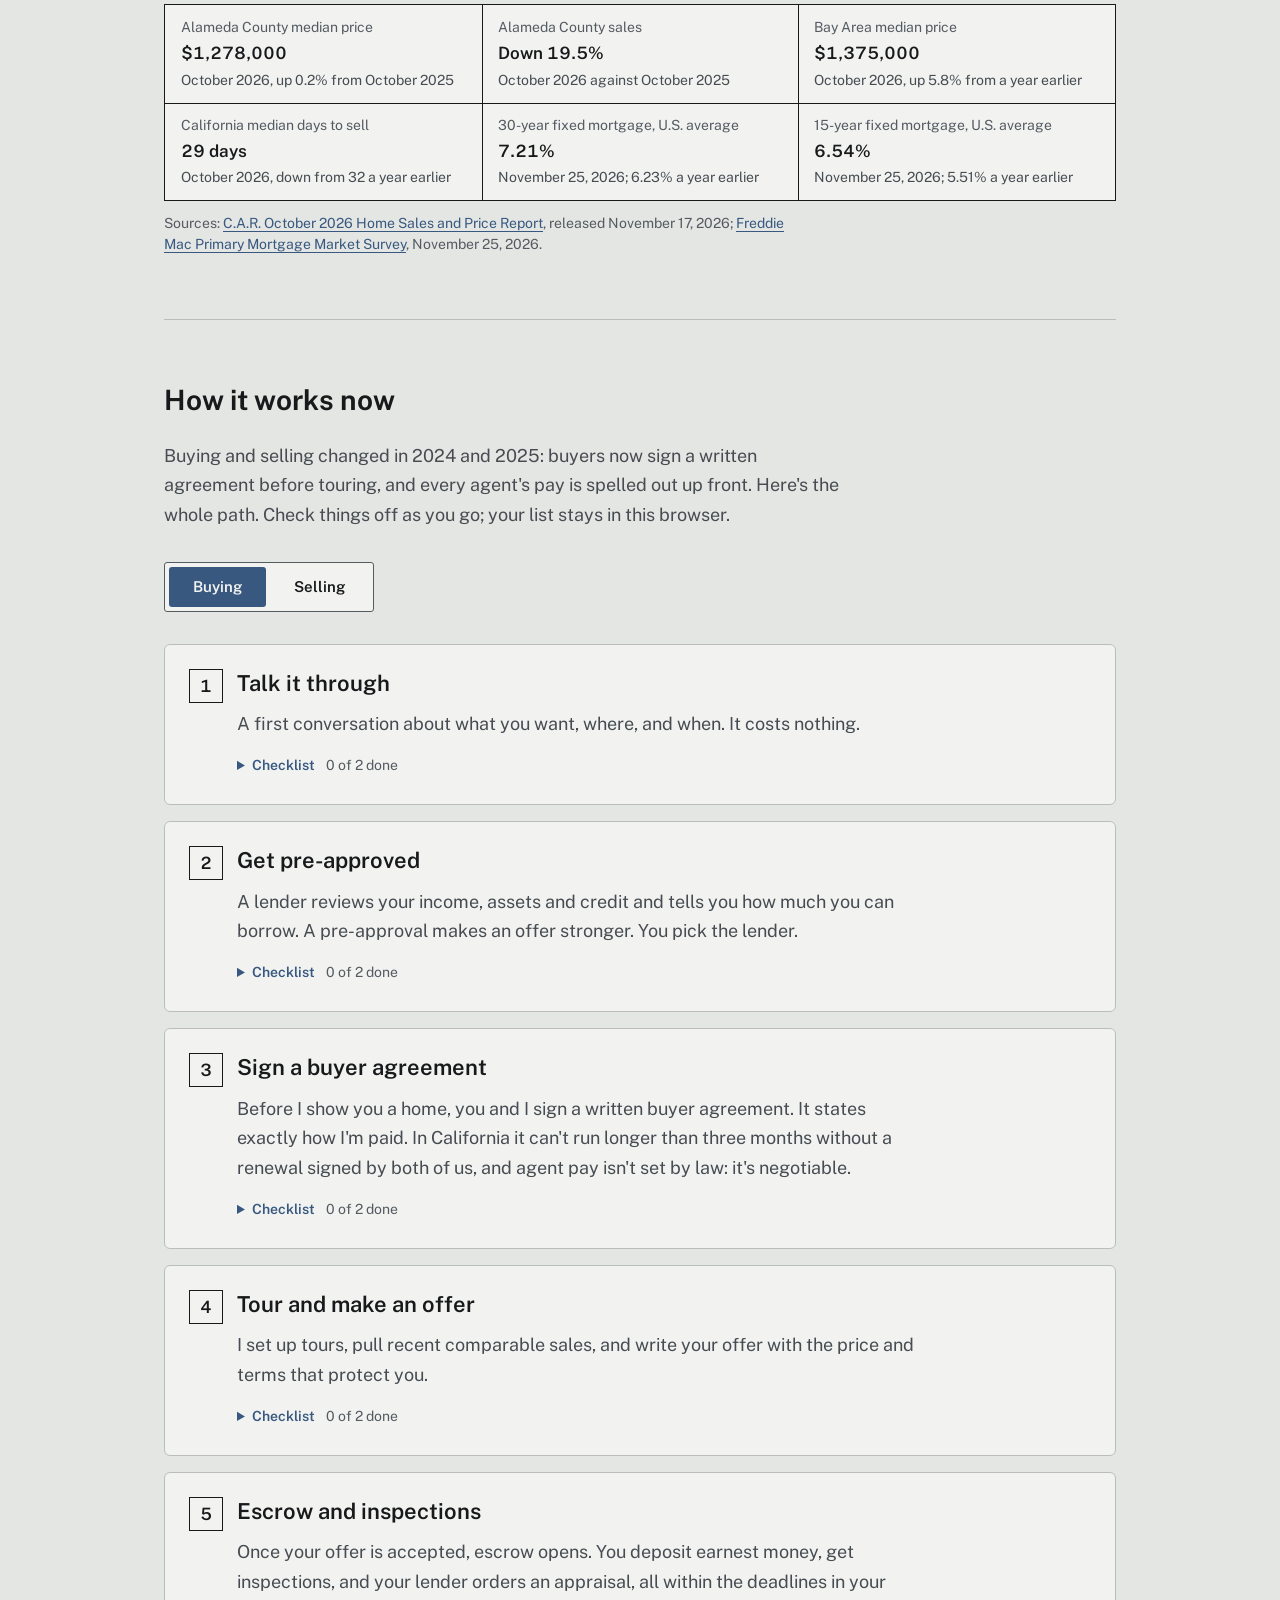
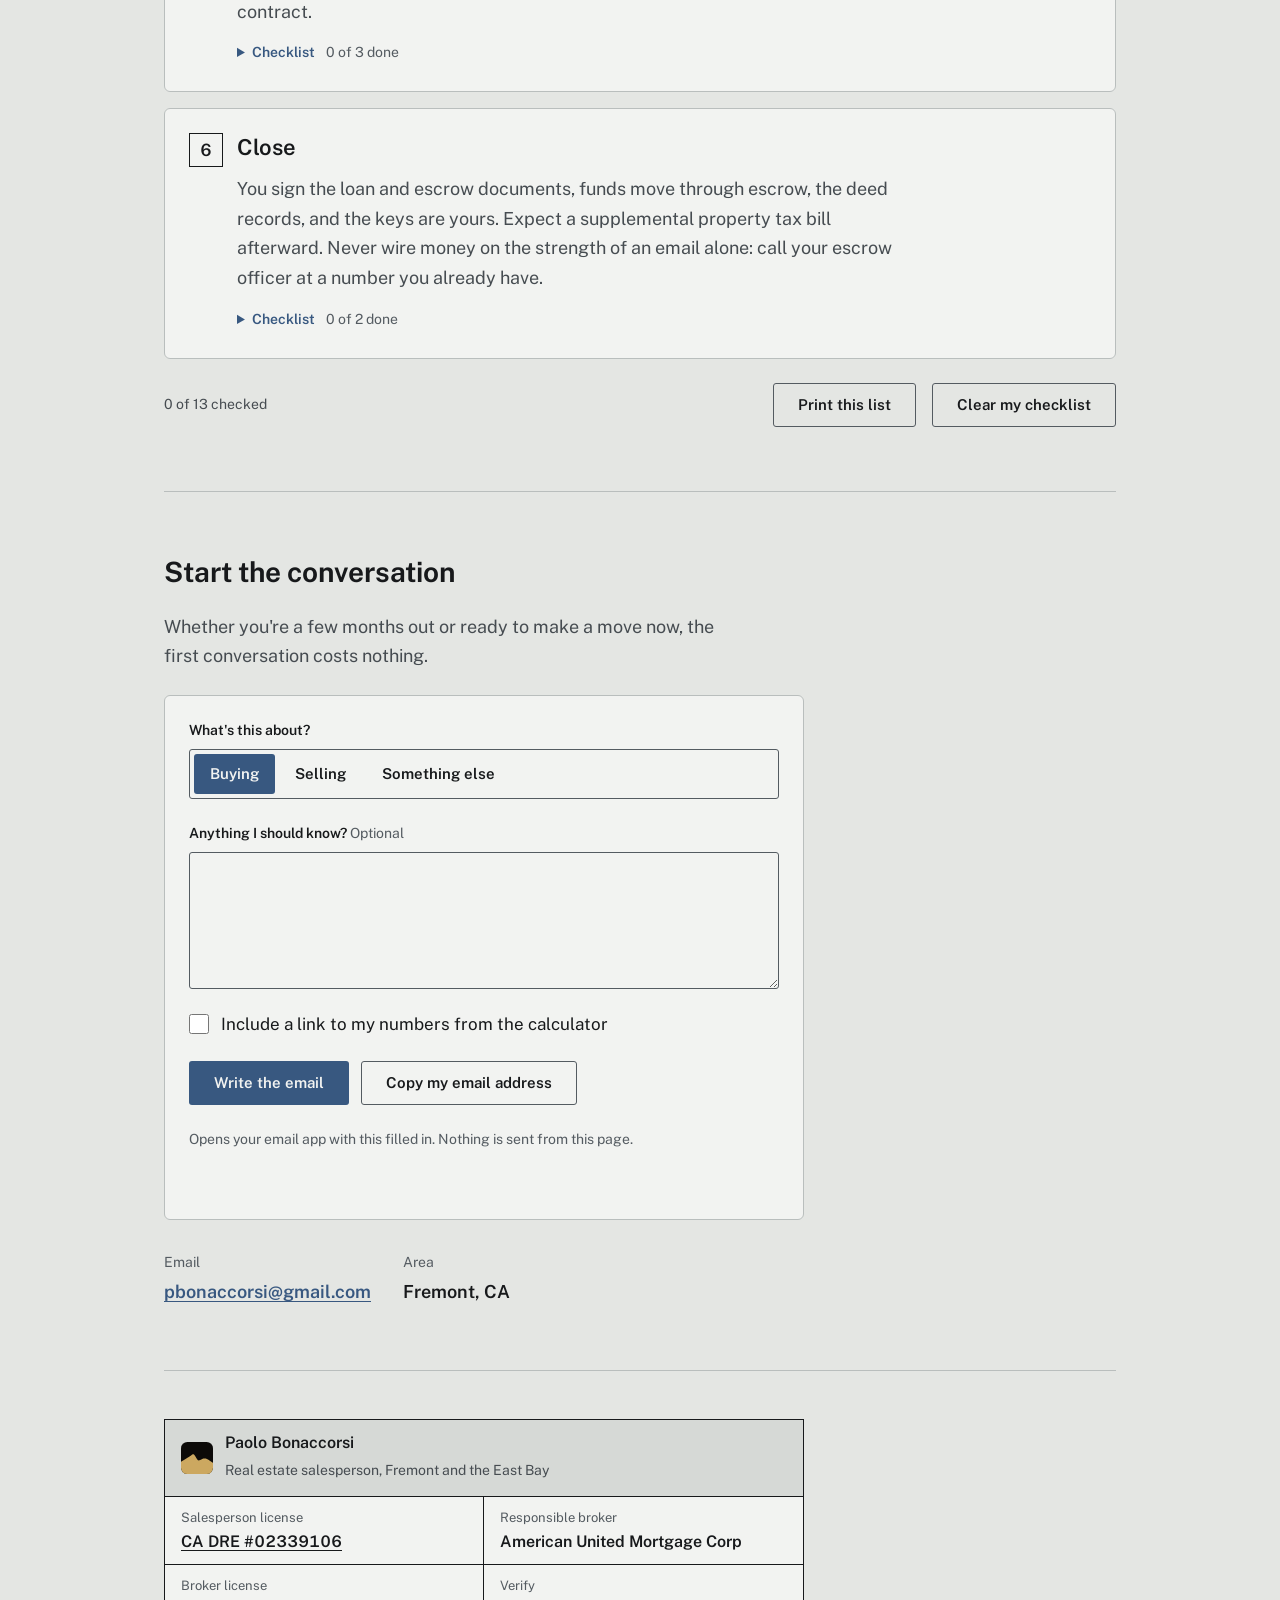
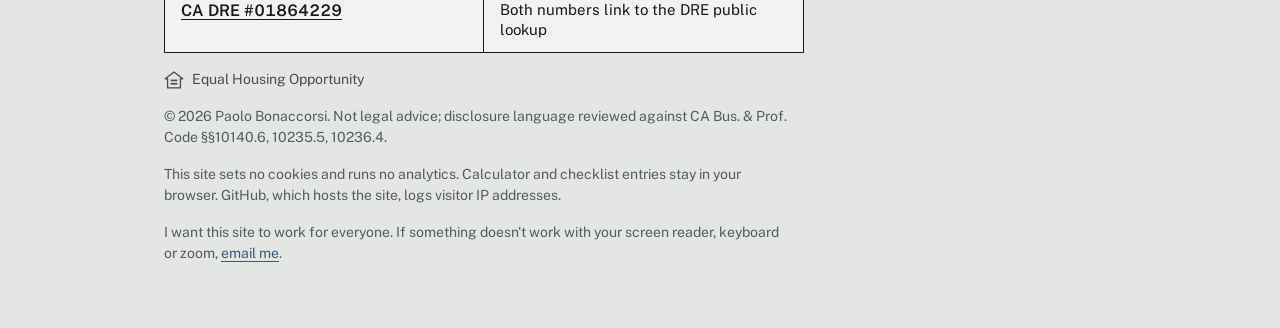
==== commit f963382a: "Town cards: deeper sourced history for the five Fremont districts - Niles: Vallejo Mills, 1869 trans" ====
--- a/index.html
+++ b/index.html
@@ -284,42 +284,53 @@
             <p>Fremont was incorporated on January 23, 1956, when the five towns unified into one city. Central Park, Lake Elizabeth and the Fremont BART station sit in the middle, between them.</p>
             <dl class="facts">
               <div><dt>Incorporated</dt><dd class="re-figure">January 23, 1956</dd></div>
+              <div><dt>Name</dt><dd>For John C. Fr&eacute;mont, who led an <span class="re-figure">1846</span> expedition through Mission Pass and later served as a U.S. senator from California</dd></div>
+              <div><dt>Before 1956</dt><dd>The five towns were part of Washington Township, formed in <span class="re-figure">1853</span>. Wally Pond chaired the incorporation committee</dd></div>
               <div><dt>Land area</dt><dd><span class="re-figure">78.3</span> square miles, plus <span class="re-figure">10.1</span> of water</dd></div>
               <div><dt>Population</dt><dd><span class="re-figure">230,504</span> (2020 Census)</dd></div>
               <div><dt>BART</dt><dd>Fremont station (opened 1972) and Warm Springs/South Fremont (opened 2017)</dd></div>
               <div><dt>Neighbors</dt><dd>Newark (incorporated <span class="re-figure">1955</span>), Union City (<span class="re-figure">1959</span>) and Sunol (unincorporated)</dd></div>
             </dl>
-            <p class="sources">Sources: <a href="https://en.wikipedia.org/wiki/Fremont,_California">Fremont, California</a>; <a href="https://en.wikipedia.org/wiki/Fremont_station_(BART)">Fremont station</a>; <a href="https://en.wikipedia.org/wiki/Warm_Springs/South_Fremont_station">Warm Springs/South Fremont station</a> (Wikipedia)</p>
+            <p class="sources">Sources: <a href="https://en.wikipedia.org/wiki/Fremont,_California">Fremont, California</a>; <a href="https://en.wikipedia.org/wiki/Washington_Township,_Alameda_County,_California">Washington Township</a>; <a href="https://en.wikipedia.org/wiki/Fremont_station_(BART)">Fremont station</a>; <a href="https://en.wikipedia.org/wiki/Warm_Springs/South_Fremont_station">Warm Springs/South Fremont station</a> (Wikipedia)</p>
           </article>
 
           <article class="town-card" data-town="niles" id="town-niles" aria-labelledby="t-niles">
             <h4 id="t-niles" class="re-h3">Niles</h4>
             <p>At the mouth of Niles Canyon, where Alameda Creek comes out of the hills.</p>
             <dl class="facts">
-              <div><dt>Name</dt><dd>From the Central Pacific Railroad's Niles junction, opened in 1870 and named for railroad attorney Addison Niles</dd></div>
-              <div><dt>Film history</dt><dd>Essanay Studios made films here from 1912 to 1916, including Charlie Chaplin's <cite>The Tramp</cite> (1915)</dd></div>
-              <div><dt>Today</dt><dd>The Niles Essanay Silent Film Museum screens silent films, and the Niles Canyon Railway runs excursion trains up the canyon</dd></div>
-            </dl>
-            <p class="sources">Sources: <a href="https://en.wikipedia.org/wiki/Fremont,_California">Fremont, California</a> and <a href="https://en.wikipedia.org/wiki/Essanay_Studios">Essanay Studios</a> (Wikipedia); <a href="https://museumoflocalhistory.org/exhibits/exhibit-movies-in-niles/">Movies in Niles</a> (Museum of Local History)</p>
+              <div><dt>Rancho era</dt><dd>Jos&eacute; de Jes&uacute;s Vallejo, granted Rancho Arroyo de la Alameda in <span class="re-figure">1842</span>, built a flour mill at the canyon mouth. The settlement was first called Vallejo Mills</dd></div>
+              <div><dt>Railroad</dt><dd>In September <span class="re-figure">1869</span> the Central Pacific finished the transcontinental link from Sacramento to the bay through the canyon. The Niles junction opened in April <span class="re-figure">1870</span>, named for railroad attorney Addison Niles, later a California Supreme Court justice</dd></div>
+              <div><dt>Nursery</dt><dd>The California Nursery Company was incorporated here in <span class="re-figure">1884</span> by John Rock and partners and became the largest firm of its kind west of the Rockies. The Vallejo adobe, its guest lodge, is on the National Register, and the grounds are now California Nursery Historic Park</dd></div>
+              <div><dt>Film history</dt><dd>Essanay Studios made films here from <span class="re-figure">1912</span> to <span class="re-figure">1916</span>, including Charlie Chaplin&rsquo;s <cite>The Tramp</cite> (1915) and Broncho Billy Anderson westerns</dd></div>
+              <div><dt>Today</dt><dd>Old Town Niles keeps its own library and post office. The Niles Essanay Silent Film Museum screens silent films, and the Niles Canyon Railway runs excursion trains up the canyon to Sunol</dd></div>
+            </dl>
+            <p class="sources">Sources: <a href="https://en.wikipedia.org/wiki/Fremont,_California">Fremont, California</a>, <a href="https://en.wikipedia.org/wiki/Washington_Township,_Alameda_County,_California">Washington Township</a>, <a href="https://en.wikipedia.org/wiki/California_Nursery_Company">California Nursery Company</a> and <a href="https://en.wikipedia.org/wiki/Essanay_Studios">Essanay Studios</a> (Wikipedia); <a href="https://museumoflocalhistory.org/exhibits/exhibit-movies-in-niles/">Movies in Niles</a> (Museum of Local History)</p>
           </article>
 
           <article class="town-card" data-town="centerville" id="town-centerville" aria-labelledby="t-centerville">
             <h4 id="t-centerville" class="re-h3">Centerville</h4>
-            <p>North-central Fremont, between I-880 and the BART line.</p>
-            <dl class="facts">
-              <div><dt>Name</dt><dd>The post office spelled it "Centreville" until 1893</dd></div>
-              <div><dt>Rail</dt><dd>Fremont&ndash;Centerville station serves ACE trains and Amtrak's Capitol Corridor</dd></div>
-              <div><dt>Landmarks</dt><dd>Quarry Lakes Regional Recreation Area, and Centerville Pioneer Cemetery, where many of the area's pioneers are buried</dd></div>
-            </dl>
-            <p class="sources">Source: <a href="https://en.wikipedia.org/wiki/Fremont,_California">Fremont, California</a> (Wikipedia)</p>
+            <p>North-central Fremont, between I-880 and the BART line. It was the main town of Washington Township, the 1853 county division, named for George Washington, that covered today&rsquo;s Fremont, Newark and Union City.</p>
+            <dl class="facts">
+              <div><dt>Beginnings</dt><dd>George Lloyd sold cold beer to stage passengers from a tent here in <span class="re-figure">1850</span>. Captain George Bond opened a general store, and the name Centerville was chosen</dd></div>
+              <div><dt>Name</dt><dd>The post office opened as &ldquo;Centreville&rdquo; in <span class="re-figure">1855</span> and took the American spelling in <span class="re-figure">1893</span></dd></div>
+              <div><dt>Schools</dt><dd>Washington High School, Fremont&rsquo;s oldest high school, was established in <span class="re-figure">1891</span>. Its <span class="re-figure">1935</span> building is on the National Register</dd></div>
+              <div><dt>Farms</dt><dd>Orchards ran across the district; the Freitas Ranch on Thornton Avenue grew acres of apricots. Japanese American farming families here were forced out under Executive Order 9066 during World War II</dd></div>
+              <div><dt>Cannery fire</dt><dd>In <span class="re-figure">1959</span> a two-day fire destroyed the cannery on Baine Avenue, the largest fire in Fremont&rsquo;s history. It was never rebuilt</dd></div>
+              <div><dt>Today</dt><dd>Centerville Pioneer Cemetery holds many of the area&rsquo;s founding pioneers. Fremont&ndash;Centerville station serves ACE and Amtrak&rsquo;s Capitol Corridor, and Quarry Lakes is nearby</dd></div>
+            </dl>
+            <p class="sources">Sources: <a href="https://en.wikipedia.org/wiki/Fremont,_California">Fremont, California</a>, <a href="https://en.wikipedia.org/wiki/Washington_Township,_Alameda_County,_California">Washington Township</a> and <a href="https://en.wikipedia.org/wiki/Washington_High_School_(Fremont,_California)">Washington High School</a> (Wikipedia)</p>
           </article>
 
           <article class="town-card" data-town="irvington" id="town-irvington" aria-labelledby="t-irvington">
             <h4 id="t-irvington" class="re-h3">Irvington</h4>
-            <p>South-central Fremont, from Mowry Avenue south to Auto Mall Parkway.</p>
-            <dl class="facts">
-              <div><dt>Name</dt><dd>Named Irving in 1884, after a circuit judge; the name later became Irvington</dd></div>
-              <div><dt>Landmark</dt><dd>Five Corners, the intersection of Fremont and Washington Boulevards, is marked at Irvington Plaza park</dd></div>
+            <p>South-central Fremont, from Mowry Avenue south to Auto Mall Parkway, around the old crossroads called Five Corners.</p>
+            <dl class="facts">
+              <div><dt>First building</dt><dd>In the early <span class="re-figure">1850s</span> two emancipated Black men traveling with E. L. Beard built the first building at the crossroads: a tavern and inn, later Dave&rsquo;s Saloon. It stood until the early <span class="re-figure">1980s</span></dd></div>
+              <div><dt>College</dt><dd>Washington College, described as the first industrial school in California, opened near the crossroads in <span class="re-figure">1871</span></dd></div>
+              <div><dt>Name</dt><dd>Named Irving in <span class="re-figure">1884</span>, after a local circuit judge. It later became Irvington, reportedly after a railroad timetable misprint</dd></div>
+              <div><dt>Wine</dt><dd>The Palmdale Winery was among the largest in California until the <span class="re-figure">1906</span> earthquake. Its ruins stand near Five Corners at Washington Boulevard and Osgood Road</dd></div>
+              <div><dt>Fossils</dt><dd>Ice Age fossils dug from Irvington gravel pits gave their name to the Irvingtonian, a stage of North American mammal history</dd></div>
+              <div><dt>Today</dt><dd>Five Corners, where Fremont and Washington Boulevards meet, is marked at Irvington Plaza park</dd></div>
             </dl>
             <p class="sources">Source: <a href="https://en.wikipedia.org/wiki/Fremont,_California">Fremont, California</a> (Wikipedia)</p>
           </article>
@@ -328,9 +339,12 @@
             <h4 id="t-msj" class="re-h3">Mission San Jose</h4>
             <p>At the base of the eastern hills, below Mission Peak.</p>
             <dl class="facts">
-              <div><dt>History</dt><dd>Mission San Jos&eacute;, founded in 1797, was the fourteenth Spanish mission in California</dd></div>
-              <div><dt>Landmark</dt><dd>The mission church standing today is a reconstruction, dedicated in 1985</dd></div>
-              <div><dt>Hills</dt><dd>Mission Peak rises directly to the east</dd></div>
+              <div><dt>Ohlone</dt><dd>The mission was built at Oroysom, an Ohlone village. Thousands of Ohlone are buried in the mission cemetery, about a mile down Washington Boulevard</dd></div>
+              <div><dt>Founded</dt><dd>Mission San Jos&eacute; was founded on <span class="re-figure">June 11, 1797</span>, the fourteenth Spanish mission in California. Its first adobe church was dedicated in <span class="re-figure">1809</span></dd></div>
+              <div><dt>Gold Rush</dt><dd>After the mission lands were sold off, H. C. Smith turned the mission into a store, saloon and hotel in <span class="re-figure">1848</span>, and a post office opened in <span class="re-figure">1850</span></dd></div>
+              <div><dt>Earthquake</dt><dd>The Hayward Fault earthquake of <span class="re-figure">October 21, 1868</span> shattered the walls of the adobe church</dd></div>
+              <div><dt>Restoration</dt><dd>The surviving adobe wing became a museum after restorations in <span class="re-figure">1915</span> and <span class="re-figure">1950</span>. The church was rebuilt as a replica and rededicated on <span class="re-figure">June 11, 1985</span></dd></div>
+              <div><dt>Today</dt><dd>Ohlone College is a block from the mission, and Mission Peak rises directly to the east</dd></div>
             </dl>
             <p class="sources">Sources: <a href="https://en.wikipedia.org/wiki/Mission_San_Jos%C3%A9_(California)">Mission San Jos&eacute; (California)</a> and <a href="https://en.wikipedia.org/wiki/Fremont,_California">Fremont, California</a> (Wikipedia)</p>
           </article>
@@ -339,11 +353,13 @@
             <h4 id="t-ws" class="re-h3">Warm Springs</h4>
             <p>The southern end of Fremont, where it meets Milpitas.</p>
             <dl class="facts">
-              <div><dt>Name</dt><dd>From the warm springs on Rancho Agua Caliente; the Harrisburgh post office was renamed Warm Springs in 1885</dd></div>
-              <div><dt>BART</dt><dd>Warm Springs/South Fremont station opened on March 25, 2017</dd></div>
+              <div><dt>Rancho era</dt><dd>The town grew on Rancho Agua Caliente, granted to the Higuera family in <span class="re-figure">1839</span> and named for its warm springs</dd></div>
+              <div><dt>Name</dt><dd>Abram Harris settled here in <span class="re-figure">1858</span>; the Harrisburgh post office opened in <span class="re-figure">1865</span> and was renamed Warm Springs in <span class="re-figure">1885</span>. It was spelled &ldquo;Warmsprings&rdquo; from <span class="re-figure">1895</span> until <span class="re-figure">1950</span></dd></div>
+              <div><dt>Car plant</dt><dd>GM opened Fremont Assembly in South Fremont in <span class="re-figure">1962</span>. Toyota and GM reopened it as NUMMI in <span class="re-figure">1984</span>, the last car left on <span class="re-figure">April 1, 2010</span>, and Tesla reopened it as its Fremont factory in October <span class="re-figure">2010</span></dd></div>
+              <div><dt>BART</dt><dd>Warm Springs/South Fremont station opened on <span class="re-figure">March 25, 2017</span></dd></div>
               <div><dt>Roads</dt><dd>State Route 262 links I-880 and I-680 here</dd></div>
             </dl>
-            <p class="sources">Sources: <a href="https://en.wikipedia.org/wiki/Fremont,_California">Fremont, California</a> and <a href="https://en.wikipedia.org/wiki/Warm_Springs/South_Fremont_station">Warm Springs/South Fremont station</a> (Wikipedia)</p>
+            <p class="sources">Sources: <a href="https://en.wikipedia.org/wiki/Fremont,_California">Fremont, California</a>, <a href="https://en.wikipedia.org/wiki/Washington_Township,_Alameda_County,_California">Washington Township</a>, <a href="https://en.wikipedia.org/wiki/NUMMI">NUMMI</a> and <a href="https://en.wikipedia.org/wiki/Warm_Springs/South_Fremont_station">Warm Springs/South Fremont station</a> (Wikipedia)</p>
           </article>
           <article class="town-card" data-town="newark" id="town-newark" aria-labelledby="t-newark">
             <h4 id="t-newark" class="re-h3">Newark</h4>
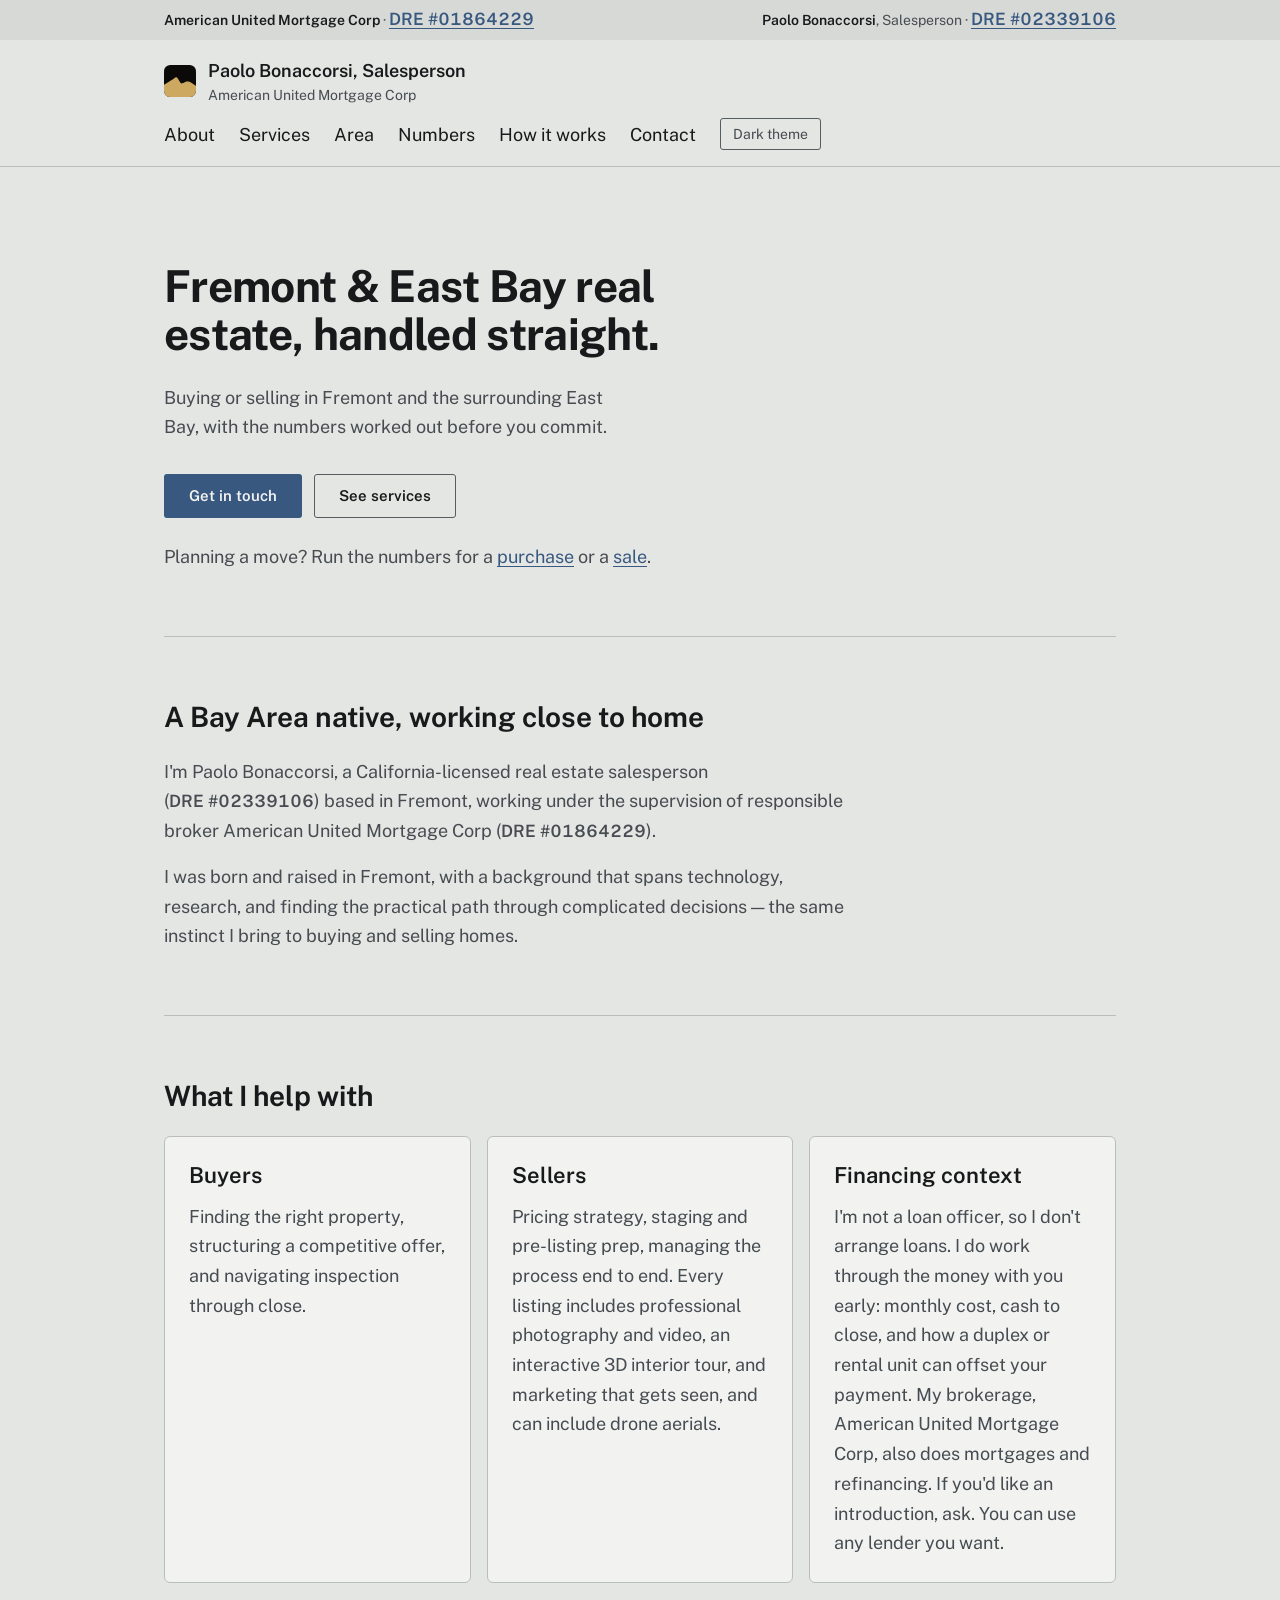
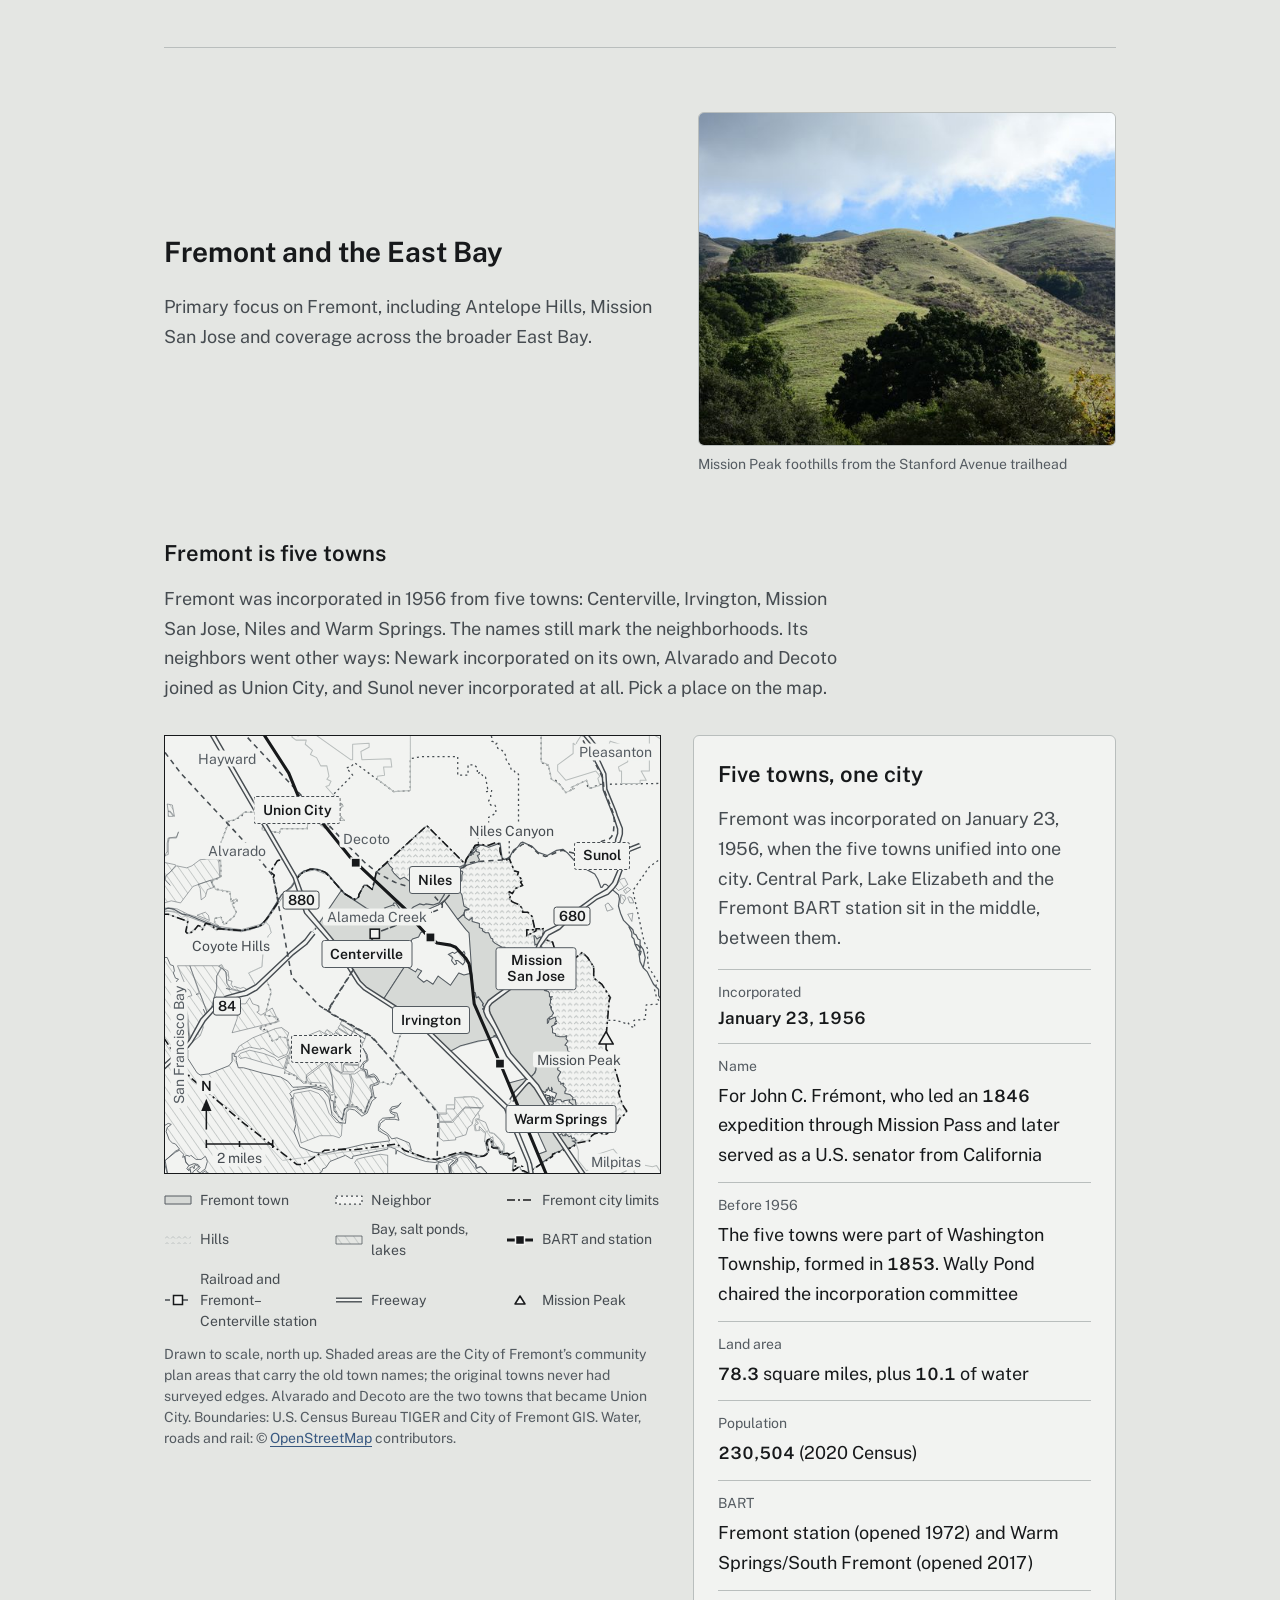
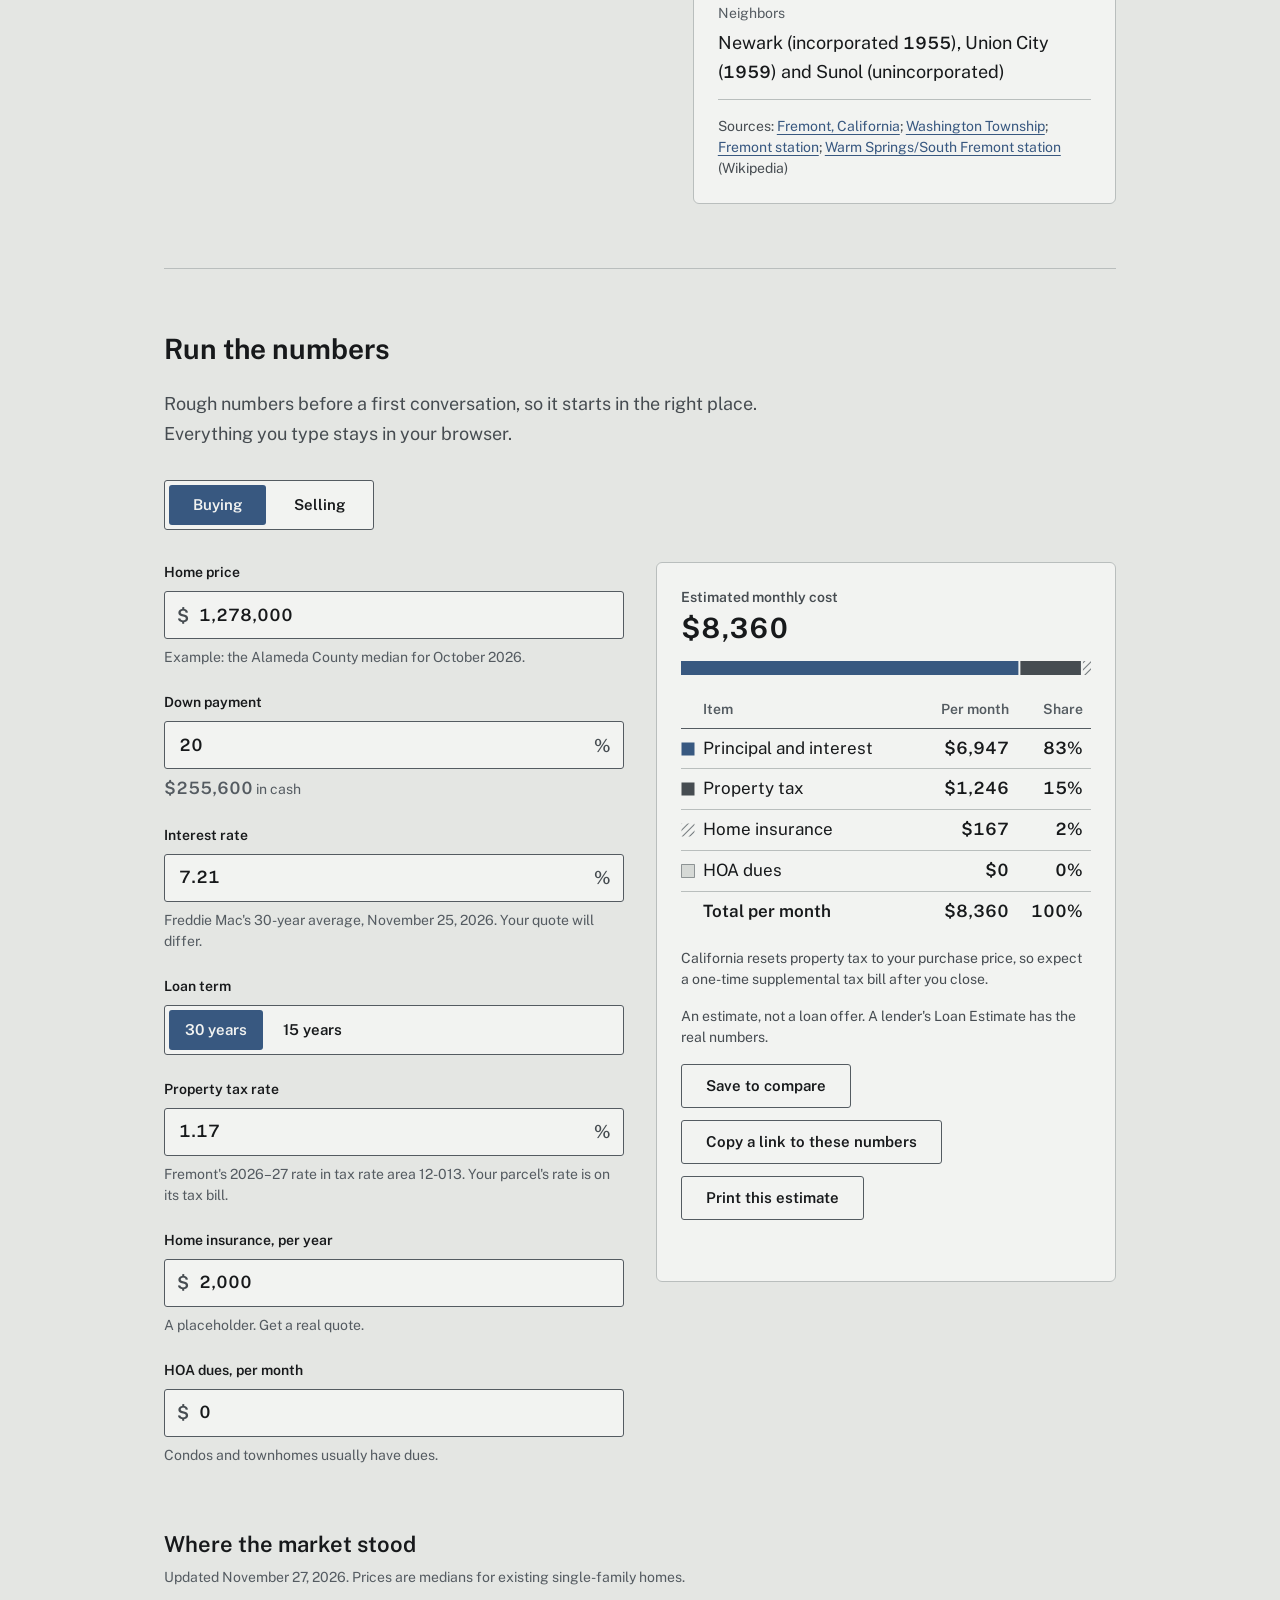
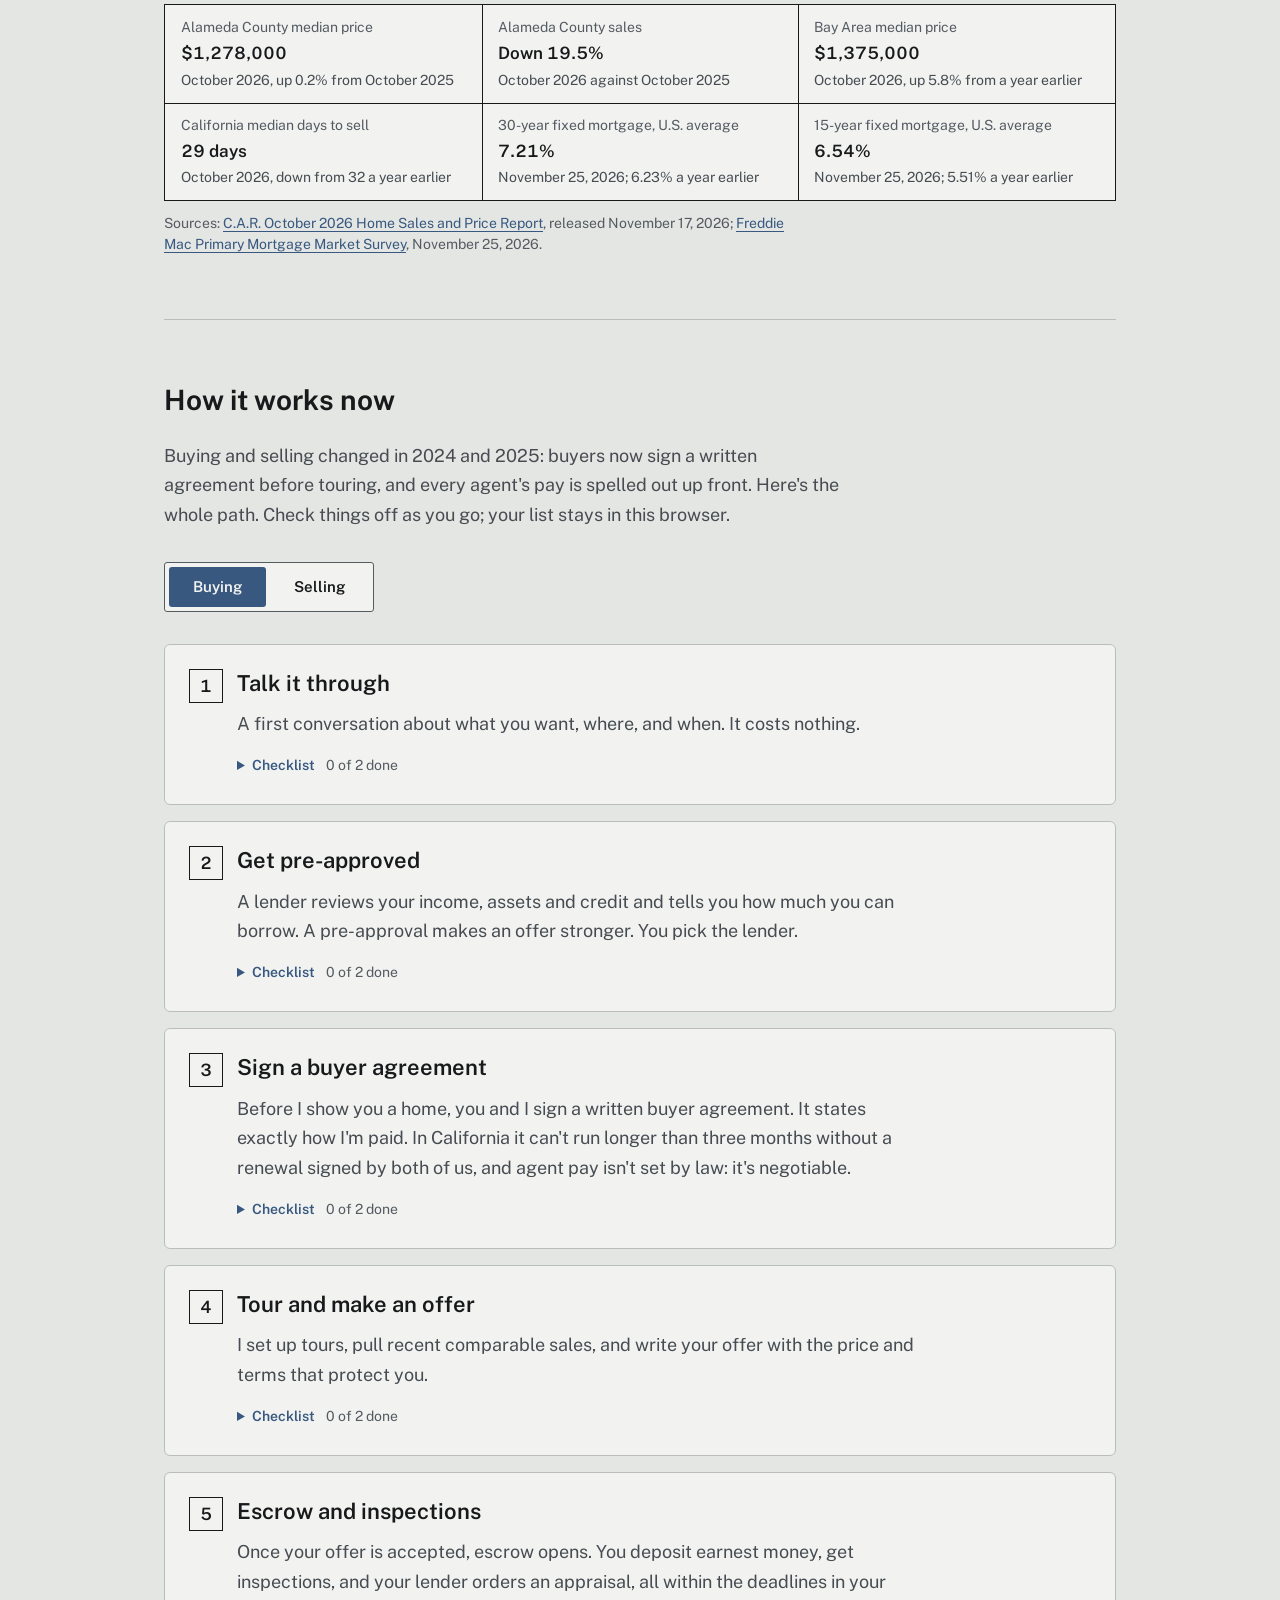
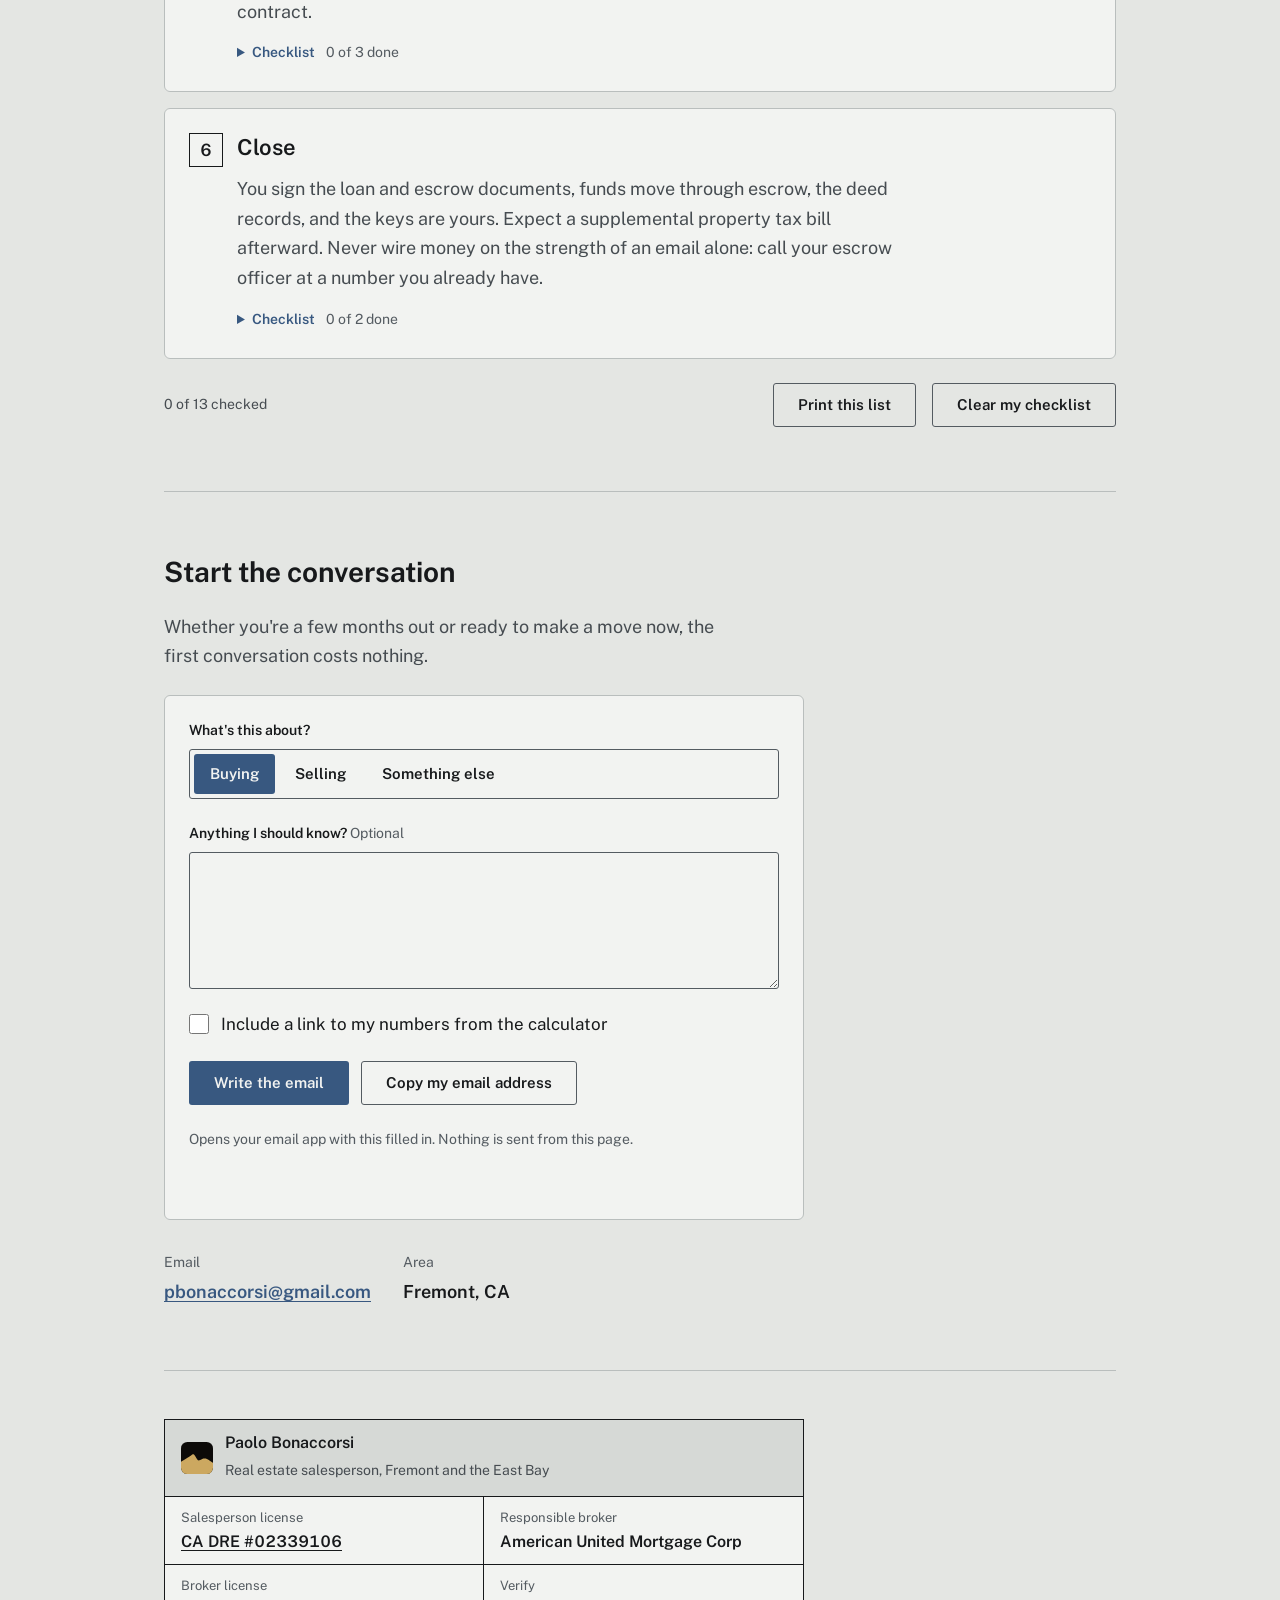
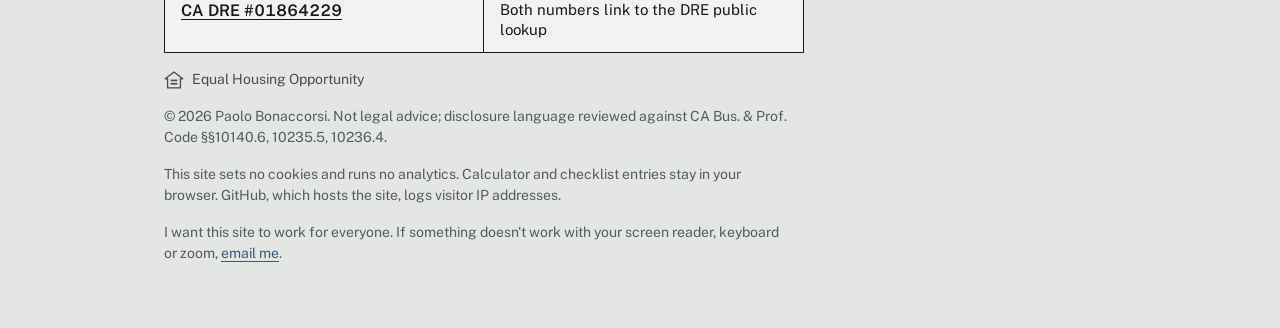
==== commit 9f05fd8c: "Map: redraw to scale from real boundaries - City limits for Fremont, Newark, Union City, Hayward, Mi" ====
--- a/index.html
+++ b/index.html
@@ -71,6 +71,9 @@
     <pattern id="hatch" patternUnits="userSpaceOnUse" width="5" height="5" patternTransform="rotate(45)">
       <line x1="0" y1="0" x2="0" y2="5" class="hatch-line"/>
     </pattern>
+    <pattern id="hatch-hill" patternUnits="userSpaceOnUse" width="6" height="6">
+      <path d="M1 3.5 L3 1.5 L5 3.5" class="hill-mark"/>
+    </pattern>
     <pattern id="hatch-water" patternUnits="userSpaceOnUse" width="7" height="7" patternTransform="rotate(-35)">
       <line x1="0" y1="0" x2="0" y2="7" class="water-line"/>
     </pattern>
@@ -161,121 +164,104 @@
 
       <div class="towns-layout">
         <div class="plat-wrap">
-          <div class="plat" role="group" aria-label="Schematic map of Fremont, its five original towns, and its neighbors Newark, Union City and Sunol">
-            <svg viewBox="0 -70 480 550" aria-hidden="true" focusable="false">
-              <!-- San Francisco Bay, west -->
-              <path class="water" d="M0 -70 L44 -70 C47 -46 49 -22 50 0 C56 36 60 70 61 100 C62 140 50 182 47 222 C44 268 58 312 80 350 C102 388 128 430 154 480 L0 480 Z"/>
-              <path class="shore" d="M44 -70 C47 -46 49 -22 50 0 C56 36 60 70 61 100 C62 140 50 182 47 222 C44 268 58 312 80 350 C102 388 128 430 154 480"/>
-
-              <!-- Hills: contour lines along the east side, Coyote Hills to the northwest -->
-              <g class="contours">
-                <path d="M386 128 C376 170 382 214 374 256 C368 296 376 334 366 372 C358 404 348 424 336 444"/>
-                <path d="M362 136 C352 174 360 212 352 248 C346 282 354 318 346 354 C340 384 330 408 318 432"/>
-                <path d="M366 286 C372 276 384 278 388 290 C392 304 380 314 370 310 C360 306 360 294 366 286 Z"/>
-                <path d="M358 278 C368 262 392 266 396 288 C400 312 380 324 364 320 C348 316 348 292 358 278 Z"/>
-                <path d="M74 98 C80 90 94 92 96 102 C98 112 86 118 78 114 C70 110 70 104 74 98 Z"/>
-                <path d="M68 96 C76 82 100 86 102 104 C104 120 84 126 72 120 C62 114 62 104 68 96 Z"/>
-                <path d="M338 68 C358 76 378 76 400 70 C414 66 422 60 430 52"/>
-                <path d="M338 122 C360 114 380 114 400 112 C408 118 412 130 414 146"/>
-                <path d="M480 40 C470 70 474 110 466 140 C460 168 470 196 480 214"/>
-                <path d="M300 -20 C318 -8 332 10 340 34"/>
+          <div class="plat" role="group" aria-label="Map of Fremont, its five original towns, and its neighbors Newark, Union City and Sunol, drawn to scale">
+            <svg viewBox="0 0 480 424" aria-hidden="true" focusable="false">
+              <!-- Neighbors (U.S. Census Bureau TIGER place boundaries) -->
+              <g class="parcels neighbors">
+                <path class="parcel neighbor" data-town="newark" d="M92 283 110 277 109 273 97 271 103 248 98 236 124 210 138 199 148 184 166 204 190 242 219 262 239 274 227 293 221 315 232 328 230 328 229 327 224 328 219 339 212 336 209 337 208 336 200 339 199 341 201 348 194 365 193 365 183 358 177 358 174 363 173 371 170 372 165 363 165 353 166 351 164 348 161 348 156 341 153 341 150 339 145 339 128 333 128 330 116 327 116 325 120 316 122 306 121 302 120 303 119 293 110 292 110 294 104 296 98 284 94 286 92 283Z"/>
+                <path class="parcel neighbor" data-town="union-city" d="M45 141 54 137 54 123 53 120 54 120 53 118 55 117 54 104 60 88 61 86 59 83 64 83 68 81 74 78 77 74 98 74 94 91 111 94 112 90 138 90 139 76 142 77 154 89 161 89 154 82 174 82 165 73 173 68 163 57 182 38 176 31 181 29 184 26 222 54 238 53 238 22 249 20 284 20 284 38 294 38 294 28 300 28 303 31 303 37 306 35 309 40 311 40 313 51 312 51 312 54 317 53 316 56 316 60 314 63 314 64 316 67 320 67 321 69 321 75 314 79 314 85 304 85 304 105 300 107 292 120 291 124 254 87 205 132 201 149 196 145 193 145 188 154 188 156 186 158 184 158 184 159 174 153 159 136 155 132 149 130 141 129 133 133 127 139 116 119 109 121 102 132 106 135 105 137 110 161 95 182 90 185 75 189 52 187 53 186 48 181 48 177 54 176 56 178 56 182 59 182 67 175 69 171 65 163 70 160 69 158 64 161 63 151 57 151 54 149 49 149 45 141Z"/>
+                <path class="parcel neighbor" data-town="sunol" d="M365-4 365 25 369 28 372 28 375 42 379 43 383 47 389 55 397 51 394 51 394 50 409 43 410 49 412 51 422 47 484 46 484 117 470 127 454 150 465 200 469 208 468 211 469 224 478 238 475 246 477 254 482 260 467 261 466 275 455 276 456 283 452 282 449 278 447 279 438 276 431 276 429 274 431 257 432 254 424 241 416 235 416 224 410 215 405 210 395 218 385 211 380 213 376 200 367 197 368 195 367 195 367 187 364 188 364 187 360 187 360 189 351 194 351 188 359 188 357 179 357 176 352 171 347 171 347 168 344 164 337 161 334 158 335 156 334 154 334 151 337 153 340 148 347 145 345 142 347 140 342 135 343 132 339 131 334 119 334 88 343 88 343 37 340 36 339 34 336 33 335 29 331 23 331 20 329 16 327 14 323 12 321 8 322 7 317 5 317 1 312-4Z"/>
               </g>
-
-              <!-- City limits of Fremont (schematic) -->
-              <path class="limits" d="M74 72 C104 62 134 60 164 62 L206 60 C240 64 270 58 300 52 C330 46 360 48 386 62 L392 120 C392 180 390 240 386 300 C382 350 372 398 350 438 C318 450 280 454 240 452 C206 448 176 432 152 404 C134 382 124 360 118 336 L150 304 L150 234 C130 222 110 206 98 186 C86 166 80 146 78 124 C76 106 74 90 74 72 Z"/>
-
-              <!-- Water features inside the city -->
-              <path class="creek" d="M452 214 C448 180 446 150 440 124 C434 104 418 94 400 92 C380 94 360 100 340 104 C310 110 285 116 255 118 C225 120 200 112 175 104 C140 94 100 90 62 92"/>
-              <ellipse class="lake" cx="203" cy="129" rx="10" ry="5"/>
-              <ellipse class="lake" cx="222" cy="136" rx="8" ry="4.5"/>
-              <ellipse class="lake" cx="254" cy="214" rx="12" ry="6"/>
-
-              <!-- Town parcels (schematic areas, not boundaries) -->
-              <g class="parcels neighbors">
-                <path class="parcel neighbor" data-town="newark" d="M98 186 C110 206 130 222 150 234 L150 304 L118 336 L84 346 C66 318 52 290 49 262 C47 238 52 214 62 198 Z"/>
-                <path class="parcel neighbor" data-town="union-city" d="M62 -46 L150 -54 L232 -50 L290 -34 L322 -4 L330 50 L300 52 L206 60 L164 62 C134 60 104 62 74 72 C68 38 63 -4 62 -46 Z"/>
-                <path class="parcel neighbor" data-town="sunol" d="M408 80 L436 60 L474 68 L478 132 L466 178 L430 182 L412 150 Z"/>
+              <!-- Context cities, outline only -->
+              <path class="context" d="M-4-4 238-4 238 53 222 54 206 42 206 39 213 38 212 30 220 30 219 22 191 23 190 15 198 11 198 7 182 8 182 23 180 23 142-4 129 0 124-2 123 1 127 4 137 4 136 8 143 14 141 18 147 21 151 29 157 29 159 39 157 42 161 44 159 48 156 49 173 68 165 73 174 82 154 82 161 89 154 89 139 76 138 90 112 90 111 94 94 91 98 74 77 74 68 81 59 83 61 86 54 104 54 137 45 141 49 149 63 151 64 161 69 158 70 160 65 163 69 171 67 175 57 183 54 176 48 177 48 181 53 186 49 188 40 182 37 187 32 184 23 192 20 190 22 180 3 173-4 173ZM346 428 376 408 376 406 399 396 401 402 401 412 409 422 422 415 417 407 435 401 445 413 439 415 448 422 434 428 460 428 455 423 457 415 473 418 477 417 484 428ZM484-4 484 5 470-4 470 34 462 34 467 43 461 43 461 46 443 46 443 34 441 34 440 30 449 25 449 22 443 22 442 15 451 15 450 11 432 5 431 8 434 10 431 11 436 11 434 16 429 16 428 19 415 17 415 11 406-4 399 7 403 12 396 7 396 17 381 28 381 34 389 43 418 34 422 39 420 41 422 48 412 51 409 43 394 50 397 51 389 55 383 47 375 42 372 28 365 25 365-4Z"/>
+              <!-- Fremont's hill planning areas -->
+              <path class="hills" d="M376 200 380 213 385 211 395 219 405 210 410 215 416 226 416 235 424 241 433 254 431 257 428 292 428 304 432 309 436 321 442 341 440 346 444 358 448 364 429 386 426 387 420 385 414 388 411 393 404 393 399 395 395 393 399 393 397 390 395 391 394 388 392 389 389 386 388 387 389 388 387 388 386 388 385 386 382 388 380 386 378 381 379 380 376 376 371 357 373 359 377 357 376 355 376 351 374 350 374 352 373 351 373 353 374 352 375 355 372 354 371 351 373 351 373 349 371 349 369 348 369 350 367 350 366 347 362 342 363 341 365 344 369 346 370 344 370 343 371 344 372 341 373 344 375 344 375 341 376 343 375 345 378 346 380 347 378 352 376 350 376 351 377 355 379 355 380 353 384 353 385 355 387 355 387 354 393 353 392 355 394 356 397 359 398 362 400 365 402 366 403 365 402 362 399 359 398 353 395 353 396 351 393 348 388 347 388 345 389 344 389 342 386 339 387 337 386 337 384 338 381 332 384 326 381 324 383 321 380 319 381 319 380 318 381 316 384 314 382 316 383 319 385 317 387 320 388 319 387 317 388 317 389 315 392 317 392 316 392 314 390 312 391 310 393 307 391 306 390 301 388 300 391 296 389 294 390 291 389 291 388 292 383 292 379 291 379 289 376 288 376 284 375 282 380 279 378 279 379 277 380 277 379 275 379 273 378 273 374 275 373 274 372 278 371 278 371 275 373 273 375 272 377 269 375 266 374 263 375 264 375 263 373 261 374 259 374 255 375 256 374 254 376 253 373 253 373 250 372 248 368 247 370 247 372 245 370 245 368 242 365 242 365 239 362 238 360 234 358 236 356 235 356 232 354 231 354 229 359 222 360 222 359 220 359 215 363 211 365 206 366 205 364 204 367 197 376 200ZM326 107 325 111 327 118 331 119 335 117 335 121 339 131 343 132 342 135 347 140 345 142 347 145 341 148 337 153 334 151 334 154 335 156 335 158 337 161 344 164 347 168 347 171 351 171 357 176 357 179 359 188 351 188 351 194 360 189 360 187 364 187 364 188 367 187 366 197 364 195 361 197 359 194 358 194 359 203 360 202 362 204 361 205 361 207 358 214 358 221 350 229 349 229 349 227 347 226 347 224 345 225 344 220 340 221 339 218 335 216 334 213 331 211 329 208 330 205 327 205 320 201 318 199 318 197 316 196 314 191 311 191 308 189 308 187 305 186 305 182 298 180 298 176 295 179 291 176 290 171 291 169 295 168 291 166 289 163 288 154 283 146 288 140 288 135 289 132 288 131 284 132 281 137 283 131 291 126 304 122 305 120 303 116 305 115 305 113 302 112 302 110 300 113 299 113 299 115 298 114 297 116 296 116 300 110 302 108 306 106 314 107 322 104 325 104 326 107ZM291 124 280 130 277 135 278 142 275 145 270 147 267 150 264 147 261 149 258 147 255 142 254 142 255 146 254 148 248 148 245 144 244 145 241 144 232 137 228 139 222 133 220 130 221 129 218 126 216 123 254 87 291 124Z"/>
+              <!-- San Francisco Bay, salt ponds and lakes (OpenStreetMap) -->
+              <path class="water" d="M-4 209-1 211-2 212 0 215 2 215 5 222 8 223 9 228 8 230 10 235 13 236 11 238 16 248 16 251 19 253 23 292 23 299 20 303 22 305 22 313 31 327 34 329 42 328 62 320 65 316 65 308 67 308 67 311 69 311 69 315 71 322 76 322 94 327 112 331 119 335 124 341 145 340 155 343 160 348 161 354 163 354 164 364 172 373 174 363 174 364 174 362 178 360 185 360 192 366 194 366 198 354 201 350 199 339 207 336 203 330 196 331 194 325 189 322 193 316 196 315 195 309 192 303 196 309 197 315 192 319 193 319 192 323 196 324 197 330 202 328 205 330 208 335 207 338 201 340 203 351 205 351 201 354 196 366 191 369 184 363 179 362 176 365 175 376 169 375 162 368 159 351 153 344 141 341 124 344 121 347 124 352 122 352 127 377 125 384 131 399 144 404 156 405 194 396 218 393 216 388 207 383 207 378 208 374 211 371 223 370 223 368 219 366 218 363 220 360 226 359 229 356 226 360 219 363 220 365 225 366 227 373 223 372 214 372 209 376 208 380 210 382 216 386 220 391 225 390 237 395 239 402 237 402 241 405 257 411 268 410 288 404 308 408 313 404 311 395 314 391 316 391 318 393 318 399 323 400 326 405 326 403 328 403 327 406 333 407 339 404 333 407 334 410 339 411 337 422 344 418 346 422 352 425 351 428 351 424 346 422 344 418 337 422 338 411 333 410 332 407 325 406 323 401 318 400 315 391 313 395 314 404 310 408 303 409 294 406 287 405 294 407 302 416 302 419 307 418 314 426 319 425 315 427 306 418 302 420 301 416 293 407 286 406 278 408 283 409 284 412 277 417 277 423 280 428 276 424 276 418 283 411 278 409 270 412 271 413 277 411 280 412 276 415 275 417 276 425 278 428 267 428 264 425 265 414 268 414 270 413 269 412 262 414 253 413 234 407 225 402 224 406 224 401 216 398 216 401 182 408 182 410 180 410 175 407 160 413 156 419 153 420 152 423 150 424 152 427 158 428 52 428 41 424 47 428 44 428 41 426 37 428 39 426 40 423 39 422 35 425 36 428 34 425 31 425 31 428 26 428 27 423 33 418 29 416 28 420 27 418 24 419 25 424 24 421 23 420 23 422 21 420 23 417 28 415 32 416 34 419 31 422 34 424 39 420 41 413 40 410 39 408 35 411 30 411 25 407 24 408 21 407 19 408 20 413 23 417 20 414 19 408 17 409 18 406 14 402 10 404 0 412 3 428-1 413 10 403 14 401 10 396 7 395 4 392 1 384 2 380 6 377 3 376-2 379-3 375-3 363-2 363-1 358-4 350Z"/>
+              <path class="water pond" d="M78 249 64 245 60 240 59 229 52 223 55 222 57 226 61 228 62 235 61 237 65 238 64 241 66 244 67 243 73 245 76 244 81 247 78 249ZM31 174 39 171 42 174 43 179 31 174ZM32 144 44 140 47 147 41 149 39 156 35 159 34 148 32 144ZM0 136-4 136-4 122 10 125 10 126 5 132 0 136ZM6 160-4 163-4 136 0 136 0 140 5 145 0 139 1 136 11 126 21 128 26 126 34 120 52 119 53 137 27 146 15 162 6 160ZM302 373 304 372 311 375 315 385 319 386 325 392 329 399 327 406 324 399 319 398 318 389 310 394 311 385 305 379 305 383 301 383 301 378 304 376 302 373ZM180 328 184 328 190 324 194 326 195 332 204 331 206 335 206 336 199 340 201 350 198 353 193 366 192 366 187 360 179 359 183 339 180 328ZM214 180 215 179 225 179 226 182 224 183 220 181 214 180ZM193 409 209 406 216 407 216 428 206 428 189 425 189 422 184 414 186 411 193 409ZM281 428 278 424 278 418 284 413 284 410 287 408 293 409 303 423 312 427 319 428ZM484 158 481 163 484 165ZM171 388 172 376 166 375 159 366 155 354 149 347 141 344 125 347 124 356 132 395 150 388 163 388 169 390 171 388ZM266 375 279 375 291 361 307 361 299 372 298 377 294 380 292 387 282 390 282 392 270 393 266 390 266 375ZM171 316 159 315 166 324 172 327 171 316ZM177 295 165 288 162 292 174 300 177 295ZM110 312 118 309 120 304 118 294 120 288 113 283 107 284 85 293 72 301 68 308 68 309 71 306 82 302 92 304 95 303 110 312ZM104 264 93 271 89 268 91 267 91 262 85 260 82 254 78 260 71 260 60 258 57 260 61 268 68 269 70 271 70 274 65 288 110 277 104 264ZM157 316 137 331 139 336 155 337 161 346 163 346 162 331 157 316ZM188 320 173 319 173 326 183 326 188 322 188 320ZM156 315 144 313 128 303 122 303 116 324 127 330 134 337 137 337 137 329 156 315ZM119 310 109 315 106 312 95 308 82 305 73 308 71 311 73 313 78 312 115 323 119 310ZM188 310 181 307 174 318 188 319 188 310ZM180 306 179 304 150 286 133 293 127 301 146 313 173 315 180 306ZM179 328 172 328 165 324 159 317 162 331 164 346 165 349 164 361 170 371 172 371 174 362 178 359 181 339 179 328ZM254 167 247 165 244 167 246 171 254 167ZM243 162 234 162 233 166 236 169 243 162ZM228 164 230 169 234 172 234 171 228 164ZM209 149 204 149 205 163 208 166 210 167 219 164 222 159 216 155 212 160 213 163 208 162 208 159 211 158 213 154 209 149ZM201 158 198 158 194 162 199 167 205 169 207 167 204 164 204 160 201 158ZM30 251 34 250 41 269 39 270 37 265 40 271 35 276 24 296 22 271 19 259 22 253 26 252 24 247 21 245 12 223 24 223 33 249 30 251ZM48 252 45 264 50 245 50 233 55 225 59 229 60 240 63 246 59 245 77 249 57 254 41 269 24 223 51 223 54 225 50 233 50 245 48 252ZM13 93 11 99 4 99 3 104 3 115 0 116-1 119-2 119 2 112 2 104 3 99 11 98 13 93ZM237 171 228 178 216 178 198 169 174 154 158 135 145 130 135 132 131 135 122 148 115 155 96 183 83 188 74 190 56 188 11 171 2 170-4 172-4 170 0 167 6 167 12 168 22 173 32 176 53 185 74 188 92 183 96 180 113 155 122 146 130 134 134 131 144 129 148 129 157 133 175 153 199 168 214 176 219 177 227 177 232 175 236 170 237 171ZM36 278 24 299 34 291 37 283 36 278ZM266 374 266 367 273 367 273 362 281 362 281 351 298 350 304 352 309 359 308 361 291 360 278 374 266 374ZM177 296 190 303 187 308 175 300 177 296ZM180 291 192 299 190 303 178 295 180 291ZM194 294 192 298 180 291 183 287 194 294ZM185 284 183 287 194 294 195 290 185 284ZM172 276 170 279 182 287 184 284 172 276ZM170 280 168 283 180 291 182 287 170 280ZM179 291 168 284 165 287 177 295 179 291ZM427 164 430 162 435 168 429 170 427 164ZM437 147 442 139 446 138 447 140 449 144 444 148 440 150 437 147ZM442 154 446 155 447 158 444 163 442 162 442 154ZM449 157 450 156 453 157 455 162 451 162 449 157ZM449 173 454 172 453 180 449 173ZM445 150 449 147 452 149 447 153 445 150ZM155 288 161 292 163 289 157 285 155 288ZM3 73 2 66 7 67 9 78 5 73 3 73ZM3 78 3 73 5 74 8 78 3 78Z"/>
+              <!-- Fremont's other planning areas, as thin lines -->
+              <path class="district-line" d="M127 138 128 139 131 134 135 132 143 129 148 130 158 134 171 150 138 197 124 210 89 244 81 230 94 224 95 210 100 194 103 191 101 184 97 180 110 160 105 137 106 135 103 132 109 121 116 119 127 138ZM16 176 20 175 22 177 22 181 21 190 22 191 28 189 31 184 34 184 36 187 39 182 44 184 50 189 53 187 76 189 92 185 97 180 101 184 103 191 100 194 95 210 94 224 81 230 89 244 98 236 103 249 97 271 109 273 111 277 92 283 95 287 99 285 104 296 110 294 110 292 119 293 120 302 120 303 121 303 122 306 120 316 116 325 116 327 128 330 128 333 147 340 156 341 161 348 164 348 167 351 165 352 165 363 171 373 173 374 175 371 176 363 181 359 187 361 193 366 195 366 199 354 202 350 199 342 200 339 208 336 207 337 212 336 219 339 225 328 229 327 230 328 232 328 232 327 262 361 265 366 273 366 273 358 281 358 281 351 290 351 290 350 299 350 304 352 309 359 304 365 304 368 305 368 305 371 301 372 302 375 300 378 301 383 303 383 306 382 310 385 314 383 316 385 320 386 329 396 329 406 332 406 327 406 325 405 323 401 318 399 317 397 318 393 315 391 313 393 312 396 314 403 311 407 301 407 290 404 264 410 256 411 244 408 228 399 220 399 191 403 180 403 114 412 76 372 26 335-4 293-4 169 7 170 11 172 16 176ZM274 164 292 188 295 191 298 230 290 232 285 230 277 242 265 233 260 241 254 237 251 239 245 234 249 228 245 226 243 229 232 222 232 221 228 219 232 212 230 211 240 197 246 195 248 191 251 189 245 183 237 172 240 173 241 175 249 171 250 172 252 171 251 170 265 164 271 160 274 164ZM321 292 325 295 332 309 349 329 350 333 333 337 339 349 334 357 330 359 275 307 287 301 307 296 312 295 319 292 321 292ZM376 200 380 213 385 211 395 219 405 210 410 215 416 226 416 235 424 241 433 254 431 257 428 292 428 304 432 309 436 321 442 341 440 346 444 358 448 364 429 386 426 387 420 385 414 388 411 393 404 393 399 395 395 393 399 393 397 390 395 391 394 388 392 389 389 386 388 387 389 388 387 388 386 388 385 386 382 388 380 386 378 381 379 380 376 376 371 357 373 359 377 357 376 355 376 351 374 350 374 352 373 351 373 353 374 352 375 355 372 354 371 351 373 351 373 349 371 349 369 348 369 350 367 350 366 347 362 342 363 341 365 344 369 346 370 344 370 343 371 344 372 341 373 344 375 344 375 341 376 343 375 345 378 346 380 347 378 352 376 350 376 351 377 355 379 355 380 353 384 353 385 355 387 355 387 354 393 353 392 355 394 356 397 359 398 362 400 365 402 366 403 365 402 362 399 359 398 353 395 353 396 351 393 348 388 347 388 345 389 344 389 342 386 339 387 337 386 337 384 338 381 332 384 326 381 324 383 321 380 319 381 319 380 318 381 316 384 314 382 316 383 319 385 317 387 320 388 319 387 317 388 317 389 315 392 317 392 316 392 314 390 312 391 310 393 307 391 306 390 301 388 300 391 296 389 294 390 291 389 291 388 292 383 292 379 291 379 289 376 288 376 284 375 282 380 279 378 279 379 277 380 277 379 275 379 273 378 273 374 275 373 274 372 278 371 278 371 275 373 273 375 272 377 269 375 266 374 263 375 264 375 263 373 261 374 259 374 255 375 256 374 254 376 253 373 253 373 250 372 248 368 247 370 247 372 245 370 245 368 242 365 242 365 239 362 238 360 234 358 236 356 235 356 232 354 231 354 229 359 222 360 222 359 220 359 215 363 211 365 206 366 205 364 204 367 197 376 200ZM326 107 325 111 327 118 331 119 335 117 335 121 339 131 343 132 342 135 347 140 345 142 347 145 341 148 337 153 334 151 334 154 335 156 335 158 337 161 344 164 347 168 347 171 351 171 357 176 357 179 359 188 351 188 351 194 360 189 360 187 364 187 364 188 367 187 366 197 364 195 361 197 359 194 358 194 359 203 360 202 362 204 361 205 361 207 358 214 358 221 350 229 349 229 349 227 347 226 347 224 345 225 344 220 340 221 339 218 335 216 334 213 331 211 329 208 330 205 327 205 320 201 318 199 318 197 316 196 314 191 311 191 308 189 308 187 305 186 305 182 298 180 298 176 295 179 291 176 290 171 291 169 295 168 291 166 289 163 288 154 283 146 288 140 288 135 289 132 288 131 284 132 281 137 283 131 291 126 304 122 305 120 303 116 305 115 305 113 302 112 302 110 300 113 299 113 299 115 298 114 297 116 296 116 300 110 302 108 306 106 314 107 322 104 325 104 326 107ZM291 124 280 130 277 135 278 142 275 145 270 147 267 150 264 147 261 149 258 147 255 142 254 142 255 146 254 148 248 148 245 144 244 145 241 144 232 137 228 139 222 133 220 130 221 129 218 126 216 123 254 87 291 124ZM261 293 330 359 334 357 339 349 345 364 351 361 370 403 362 406 366 414 351 424 346 422 344 418 337 422 339 411 334 410 332 406 329 406 329 396 325 391 320 386 316 385 314 383 310 385 306 382 303 383 301 383 300 378 302 375 301 372 305 371 305 368 304 368 304 365 309 359 304 352 299 350 290 350 290 351 281 351 281 358 273 358 273 366 265 366 262 361 221 315 226 300 227 293 239 273 246 278 261 293Z"/>
+              <!-- The five towns (City of Fremont Community Plan Areas) -->
+              <g class="parcels">
+                <path class="parcel" data-town="niles" d="M308 106 306 106 300 110 296 116 297 116 298 114 299 115 299 113 300 113 302 110 302 112 305 113 305 115 303 116 305 120 304 122 291 126 283 131 282 135 282 137 284 132 288 131 289 132 288 135 288 140 283 146 288 154 290 165 295 168 291 169 290 173 284 178 271 160 265 164 251 170 252 171 241 175 240 173 204 140 205 132 216 123 218 126 221 129 220 130 222 133 228 139 232 137 241 144 244 145 245 144 248 148 254 148 255 146 254 142 255 142 258 147 261 149 264 147 267 150 270 147 275 145 278 142 277 135 279 132 282 129 291 125 293 119 301 107 304 106 308 106Z"/>
+                <path class="parcel" data-town="centerville" d="M210 146 237 172 245 183 251 189 248 191 246 195 240 197 230 211 232 212 228 219 232 221 233 223 211 257 192 244 187 240 166 205 148 184 171 150 175 154 184 159 186 158 188 156 188 155 193 145 196 145 201 149 204 140 210 146Z"/>
+                <path class="parcel" data-town="irvington" d="M233 223 243 229 245 226 249 228 245 234 251 239 254 237 260 241 265 233 277 242 285 230 290 232 298 230 299 249 301 249 302 254 304 253 309 260 308 261 310 264 308 265 309 265 311 269 312 273 318 280 323 290 312 295 304 296 286 301 275 307 246 278 211 257 233 223Z"/>
+                <path class="parcel" data-town="mission-san-jose" d="M293 169 291 169 290 172 291 176 295 179 298 176 298 180 305 182 305 186 308 187 308 189 311 191 314 191 316 196 318 197 318 199 320 201 327 205 330 205 329 208 331 211 334 213 335 216 339 218 340 221 344 220 345 225 347 224 347 226 349 227 349 229 356 224 358 221 358 214 361 207 361 205 362 204 360 202 359 203 358 194 359 194 361 197 364 195 365 197 367 196 364 204 366 205 365 206 363 211 359 215 359 220 360 222 359 222 354 229 354 231 356 232 356 235 358 236 360 234 362 238 365 239 365 242 368 242 370 245 372 245 370 247 368 247 372 248 373 250 373 253 376 253 374 254 375 256 374 255 374 259 373 261 375 263 375 264 374 263 375 266 377 269 375 272 373 273 371 275 371 279 372 278 373 274 374 275 378 273 379 273 379 275 380 277 379 277 378 279 380 279 375 282 376 284 376 288 379 289 379 291 383 292 388 292 389 291 390 291 389 294 391 296 388 300 390 301 391 306 393 307 390 312 392 314 392 317 389 316 387 317 388 319 387 320 384 312 378 313 378 314 375 314 360 320 360 324 358 328 355 331 350 333 349 329 332 309 325 295 321 292 319 292 319 291 323 290 322 288 317 279 312 273 309 265 308 265 310 264 308 261 309 260 304 253 302 254 301 249 299 249 295 191 292 188 284 178 290 173 291 169 293 169ZM295 168 294 169 295 168Z"/>
+                <path class="parcel" data-town="warm-springs" d="M386 315 387 320 385 317 383 319 382 317 383 317 383 315 386 315ZM384 312 384 314 381 316 380 318 381 318 380 319 383 321 381 322 381 324 384 326 381 331 382 335 384 336 384 338 386 337 387 337 386 339 389 342 389 344 388 345 388 347 393 348 396 351 395 353 398 353 399 359 401 360 403 363 403 366 402 366 398 363 396 358 392 355 393 353 387 354 387 355 385 355 384 353 380 353 379 355 377 355 376 351 376 350 378 352 380 347 378 346 375 345 376 343 375 341 375 344 373 344 372 341 371 344 370 343 370 344 369 346 365 344 363 341 362 342 366 347 367 350 369 350 369 348 371 349 373 349 373 351 371 351 372 354 375 355 374 352 373 353 373 351 374 352 374 350 376 351 376 355 377 357 373 359 371 357 376 376 379 380 378 381 380 386 382 388 385 386 386 388 387 388 389 388 388 387 389 386 392 389 394 388 395 391 397 390 399 393 395 393 399 395 397 397 393 400 386 401 382 404 382 403 376 406 376 407 366 414 362 406 370 403 351 361 345 364 333 337 355 331 359 327 360 324 360 320 375 314 378 314 378 313 384 312Z"/>
               </g>
-              <g class="parcels">
-                <path class="parcel" data-town="niles" d="M250 70 L300 58 L346 64 L352 100 L306 112 L258 108 Z"/>
-                <path class="parcel" data-town="centerville" d="M132 106 L214 98 L224 176 L196 194 L156 190 L140 152 Z"/>
-                <path class="parcel" data-town="irvington" d="M160 246 L240 240 L252 320 L206 340 L174 318 Z"/>
-                <path class="parcel" data-town="mission-san-jose" d="M280 186 L334 176 L362 226 L352 300 L306 318 L278 276 Z"/>
-                <path class="parcel" data-town="warm-springs" d="M222 356 L300 346 L346 368 L336 432 L256 442 L226 402 Z"/>
+              <path class="lake" d="M227 167 224 162 222 162 221 164 223 165 221 164 213 167 217 172 217 173 215 175 219 176 230 174 229 173 230 173 230 172 227 171 226 170 228 169 227 167ZM290 209 288 211 284 209 281 211 279 210 275 212 279 215 278 218 281 222 283 221 282 218 284 218 289 222 291 219 290 215 291 211 290 209Z"/>
+              <path class="creek" d="M486 256 484 257 481 255 479 252 479 246 474 241 468 229 464 225 466 215 464 207 461 203 461 198 459 197 457 193 455 192 454 188 445 179 442 172 440 165 441 158 440 154 428 144 426 144 424 147 423 147 420 139 417 134 408 129 407 126 405 126 401 125 390 113 386 110 380 111 371 116 362 113 356 107 347 103 345 104 342 108 338 111 334 118 329 120 327 118 325 104 314 108 308 106 302 106 293 119 290 127 280 132 279 134 279 143 271 149 271 154 266 162 260 164 253 163 251 164 247 163 245 164 241 166 231 176 228 177 216 177 195 167 174 153 157 133 150 130 144 129 135 131 130 135 123 146 113 154 99 177 91 185 75 189 55 187 40 181 23 174 17 173 8 168 3 167 0 168-5 170M464 225 461 219 460 212 461 206 459 203 456 202 455 197 453 195 453 191 450 185M475 242 473 239M461 207 461 203M461 213 462 209 459 208 456 202"/>
+              <!-- Fremont city limits -->
+              <path class="limits" d="M-4 173 3 173 22 180 20 190 22 192 27 190 32 184 35 185 36 188 37 187 39 182 40 182 45 183 49 188 52 187 75 189 93 184 99 177 110 161 105 137 106 135 102 132 109 121 116 119 127 139 133 133 141 129 149 130 155 132 159 136 174 153 184 159 184 158 186 158 188 156 188 154 193 145 196 145 201 149 205 132 254 87 291 124 292 120 301 106 306 105 311 106 314 106 322 103 325 106 325 112 327 119 329 121 334 119 339 131 343 132 342 135 347 140 345 142 347 145 340 148 337 153 334 151 334 154 335 156 334 158 337 161 344 164 347 168 347 171 352 171 357 176 357 179 359 188 351 188 351 194 360 189 360 187 364 187 364 188 367 187 367 195 368 195 367 197 376 200 380 213 385 211 395 218 405 210 410 215 416 224 416 235 424 241 432 254 431 257 428 292 428 304 432 309 436 321 442 341 440 346 444 358 448 364 447 367 442 370 439 376 435 376 432 383 429 386 426 387 422 385 417 386 414 388 412 393 400 395 397 398 393 400 376 406 376 408 352 424 348 422 347 422 347 418 345 417 338 422 338 418 341 417 340 410 339 409 337 410 338 410 334 410 333 408 334 406 332 405 326 406 323 400 319 400 317 399 317 393 316 391 313 392 312 395 314 402 314 404 311 407 308 408 304 408 291 404 282 405 263 411 254 410 232 402 225 396 181 402 174 401 155 402 134 416 128 416 74 374 24 331-4 289Z"/>
+              <g class="freeway">
+                <path class="casing" d="M-12 331 21 301 25 296 37 276 51 260 60 254 79 250 88 245 123 211 136 201 144 191M461 106 446 112M379-36 418 11 419 24 426 37 427 52 436 74 441 90 441 95 439 101 439 105 444 117 445 122 436 143 430 150 418 157 410 163 390 177 382 185 370 191 363 203 359 213 358 221 356 226 346 236 323 252 315 258 312 263 311 267 313 272 320 283 333 310 360 341 370 357 376 381 379 386 408 430M364 476 353 413 332 361 328 357 247 279 194 245 188 239 166 204 138 170 126 137 44-5M143 191 137 199 123 211 89 243 78 249 60 254 51 260 36 276 25 296 21 301-12 331M44-4 126 137 137 171 166 204 188 239 194 245 247 279 331 361 354 416 364 478M409 430 379 386 371 358 361 340 334 309 314 270 313 267 313 262 316 258 346 236 356 226 358 222 359 213 363 203 371 192 382 186 391 177 418 157 429 152 434 147 437 143 445 121 445 116 439 105 442 95 442 90 427 52 426 37 420 24 418 11 381-35M354 332 337 352M336 354 341 346 355 332"/>
+                <path class="core" d="M-12 331 21 301 25 296 37 276 51 260 60 254 79 250 88 245 123 211 136 201 144 191M461 106 446 112M379-36 418 11 419 24 426 37 427 52 436 74 441 90 441 95 439 101 439 105 444 117 445 122 436 143 430 150 418 157 410 163 390 177 382 185 370 191 363 203 359 213 358 221 356 226 346 236 323 252 315 258 312 263 311 267 313 272 320 283 333 310 360 341 370 357 376 381 379 386 408 430M364 476 353 413 332 361 328 357 247 279 194 245 188 239 166 204 138 170 126 137 44-5M143 191 137 199 123 211 89 243 78 249 60 254 51 260 36 276 25 296 21 301-12 331M44-4 126 137 137 171 166 204 188 239 194 245 247 279 331 361 354 416 364 478M409 430 379 386 371 358 361 340 334 309 314 270 313 267 313 262 316 258 346 236 356 226 358 222 359 213 363 203 371 192 382 186 391 177 418 157 429 152 434 147 437 143 445 121 445 116 439 105 442 95 442 90 427 52 426 37 420 24 418 11 381-35M354 332 337 352M336 354 341 346 355 332"/>
               </g>
-              <!-- Freeways (cased double line) -->
-              <g class="freeway">
-                <path class="casing" d="M110 -70 C114 -10 116 20 118 56 C122 120 132 180 146 240 C160 300 178 360 204 452"/>
-                <path class="core" d="M110 -70 C114 -10 116 20 118 56 C122 120 132 180 146 240 C160 300 178 360 204 452"/>
-                <path class="casing" d="M464 -70 C456 -10 452 50 448 96 C446 130 420 154 390 168 C368 186 346 200 338 220 C326 252 320 290 312 330 C304 372 294 412 286 452"/>
-                <path class="core" d="M464 -70 C456 -10 452 50 448 96 C446 130 420 154 390 168 C368 186 346 200 338 220 C326 252 320 290 312 330 C304 372 294 412 286 452"/>
+              <path class="rail" d="M273 158 271 160M261 457 264 410M271 160 269 162 269 165M273 158 281 148 281 137 282 133 296 123 301 122 332 120 335 117 339 111 347 105 350 105 355 107 362 114 369 117 373 116 382 112 386 111 398 114 411 115 415 113 424 102 431 100 433 98 435 95 436 82 435 75 426 52 425 41 405 3 405-1 406-5M212 305 264 365 265 373 264 410M161 262 159 266 160 269 200 292 212 305 201 292 161 269 159 267 159 265 205 191 264 169M161 269 150 262 123 234 106 142 104 135 82 108 15 36-40-37M74-5 175 104 194 123 208 134 223 142 238 147 258 152 269 164 269 166 267 168 205 191 159 264 157 266 154 265"/>
+              <path class="bart" d="M69-43 120 36 129 58 150 81 179 117 233 168 243 181 252 191 264 201 277 203 282 205 292 216 295 221 297 232 300 260 327 322 381 452"/>
+              <rect class="station" x="180.5" y="118.5" width="9" height="9"/>
+              <rect class="station" x="253" y="191" width="9" height="9"/>
+              <rect class="station" x="320.5" y="313.5" width="9" height="9"/>
+              <rect class="station-rail" x="199" y="187.5" width="9" height="9"/>
+              <g class="parcel-edges">
+                <path class="parcel-edge" data-town="niles" pathLength="1" d="M308 106 306 106 300 110 296 116 297 116 298 114 299 115 299 113 300 113 302 110 302 112 305 113 305 115 303 116 305 120 304 122 291 126 283 131 282 135 282 137 284 132 288 131 289 132 288 135 288 140 283 146 288 154 290 165 295 168 291 169 290 173 284 178 271 160 265 164 251 170 252 171 241 175 240 173 204 140 205 132 216 123 218 126 221 129 220 130 222 133 228 139 232 137 241 144 244 145 245 144 248 148 254 148 255 146 254 142 255 142 258 147 261 149 264 147 267 150 270 147 275 145 278 142 277 135 279 132 282 129 291 125 293 119 301 107 304 106 308 106Z"/>
+                <path class="parcel-edge" data-town="centerville" pathLength="1" d="M210 146 237 172 245 183 251 189 248 191 246 195 240 197 230 211 232 212 228 219 232 221 233 223 211 257 192 244 187 240 166 205 148 184 171 150 175 154 184 159 186 158 188 156 188 155 193 145 196 145 201 149 204 140 210 146Z"/>
+                <path class="parcel-edge" data-town="irvington" pathLength="1" d="M233 223 243 229 245 226 249 228 245 234 251 239 254 237 260 241 265 233 277 242 285 230 290 232 298 230 299 249 301 249 302 254 304 253 309 260 308 261 310 264 308 265 309 265 311 269 312 273 318 280 323 290 312 295 304 296 286 301 275 307 246 278 211 257 233 223Z"/>
+                <path class="parcel-edge" data-town="mission-san-jose" pathLength="1" d="M293 169 291 169 290 172 291 176 295 179 298 176 298 180 305 182 305 186 308 187 308 189 311 191 314 191 316 196 318 197 318 199 320 201 327 205 330 205 329 208 331 211 334 213 335 216 339 218 340 221 344 220 345 225 347 224 347 226 349 227 349 229 356 224 358 221 358 214 361 207 361 205 362 204 360 202 359 203 358 194 359 194 361 197 364 195 365 197 367 196 364 204 366 205 365 206 363 211 359 215 359 220 360 222 359 222 354 229 354 231 356 232 356 235 358 236 360 234 362 238 365 239 365 242 368 242 370 245 372 245 370 247 368 247 372 248 373 250 373 253 376 253 374 254 375 256 374 255 374 259 373 261 375 263 375 264 374 263 375 266 377 269 375 272 373 273 371 275 371 279 372 278 373 274 374 275 378 273 379 273 379 275 380 277 379 277 378 279 380 279 375 282 376 284 376 288 379 289 379 291 383 292 388 292 389 291 390 291 389 294 391 296 388 300 390 301 391 306 393 307 390 312 392 314 392 317 389 316 387 317 388 319 387 320 384 312 378 313 378 314 375 314 360 320 360 324 358 328 355 331 350 333 349 329 332 309 325 295 321 292 319 292 319 291 323 290 322 288 317 279 312 273 309 265 308 265 310 264 308 261 309 260 304 253 302 254 301 249 299 249 295 191 292 188 284 178 290 173 291 169 293 169ZM295 168 294 169 295 168Z"/>
+                <path class="parcel-edge" data-town="warm-springs" pathLength="1" d="M386 315 387 320 385 317 383 319 382 317 383 317 383 315 386 315ZM384 312 384 314 381 316 380 318 381 318 380 319 383 321 381 322 381 324 384 326 381 331 382 335 384 336 384 338 386 337 387 337 386 339 389 342 389 344 388 345 388 347 393 348 396 351 395 353 398 353 399 359 401 360 403 363 403 366 402 366 398 363 396 358 392 355 393 353 387 354 387 355 385 355 384 353 380 353 379 355 377 355 376 351 376 350 378 352 380 347 378 346 375 345 376 343 375 341 375 344 373 344 372 341 371 344 370 343 370 344 369 346 365 344 363 341 362 342 366 347 367 350 369 350 369 348 371 349 373 349 373 351 371 351 372 354 375 355 374 352 373 353 373 351 374 352 374 350 376 351 376 355 377 357 373 359 371 357 376 376 379 380 378 381 380 386 382 388 385 386 386 388 387 388 389 388 388 387 389 386 392 389 394 388 395 391 397 390 399 393 395 393 399 395 397 397 393 400 386 401 382 404 382 403 376 406 376 407 366 414 362 406 370 403 351 361 345 364 333 337 355 331 359 327 360 324 360 320 375 314 378 314 378 313 384 312Z"/>
+                <path class="parcel-edge" data-town="newark" pathLength="1" d="M92 283 110 277 109 273 97 271 103 248 98 236 124 210 138 199 148 184 166 204 190 242 219 262 239 274 227 293 221 315 232 328 230 328 229 327 224 328 219 339 212 336 209 337 208 336 200 339 199 341 201 348 194 365 193 365 183 358 177 358 174 363 173 371 170 372 165 363 165 353 166 351 164 348 161 348 156 341 153 341 150 339 145 339 128 333 128 330 116 327 116 325 120 316 122 306 121 302 120 303 119 293 110 292 110 294 104 296 98 284 94 286 92 283Z"/>
+                <path class="parcel-edge" data-town="union-city" pathLength="1" d="M45 141 54 137 54 123 53 120 54 120 53 118 55 117 54 104 60 88 61 86 59 83 64 83 68 81 74 78 77 74 98 74 94 91 111 94 112 90 138 90 139 76 142 77 154 89 161 89 154 82 174 82 165 73 173 68 163 57 182 38 176 31 181 29 184 26 222 54 238 53 238 22 249 20 284 20 284 38 294 38 294 28 300 28 303 31 303 37 306 35 309 40 311 40 313 51 312 51 312 54 317 53 316 56 316 60 314 63 314 64 316 67 320 67 321 69 321 75 314 79 314 85 304 85 304 105 300 107 292 120 291 124 254 87 205 132 201 149 196 145 193 145 188 154 188 156 186 158 184 158 184 159 174 153 159 136 155 132 149 130 141 129 133 133 127 139 116 119 109 121 102 132 106 135 105 137 110 161 95 182 90 185 75 189 52 187 53 186 48 181 48 177 54 176 56 178 56 182 59 182 67 175 69 171 65 163 70 160 69 158 64 161 63 151 57 151 54 149 49 149 45 141Z"/>
+                <path class="parcel-edge" data-town="sunol" pathLength="1" d="M365-4 365 25 369 28 372 28 375 42 379 43 383 47 389 55 397 51 394 51 394 50 409 43 410 49 412 51 422 47 484 46 484 117 470 127 454 150 465 200 469 208 468 211 469 224 478 238 475 246 477 254 482 260 467 261 466 275 455 276 456 283 452 282 449 278 447 279 438 276 431 276 429 274 431 257 432 254 424 241 416 235 416 224 410 215 405 210 395 218 385 211 380 213 376 200 367 197 368 195 367 195 367 187 364 188 364 187 360 187 360 189 351 194 351 188 359 188 357 179 357 176 352 171 347 171 347 168 344 164 337 161 334 158 335 156 334 154 334 151 337 153 340 148 347 145 345 142 347 140 342 135 343 132 339 131 334 119 334 88 343 88 343 37 340 36 339 34 336 33 335 29 331 23 331 20 329 16 327 14 323 12 321 8 322 7 317 5 317 1 312-4Z"/>
               </g>
-
-              <!-- ACE and Capitol Corridor rail line, dashed -->
-              <path class="rail" d="M480 6 C466 40 454 80 440 110 C428 130 400 100 372 98 C346 96 320 92 300 96 C270 112 246 128 222 146 C202 160 186 170 168 178 C148 188 132 200 118 214"/>
-
-
-              <!-- BART -->
-              <path class="bart" d="M196 -70 C200 -40 203 -20 206 0 C212 50 220 110 226 150 C230 176 232 190 234 202 C240 240 246 280 250 312 C254 344 258 370 262 392 C266 414 268 440 272 480"/>
-              <rect class="station" x="197.5" y="-28.5" width="9" height="9"/>
-              <rect class="station" x="229.5" y="197.5" width="9" height="9"/>
-              <rect class="station" x="257.5" y="387.5" width="9" height="9"/>
-              <rect class="station-rail" x="163.5" y="173.5" width="9" height="9"/>
-
-              <g class="parcel-edges">
-                <path class="parcel-edge" data-town="newark" pathLength="1" d="M98 186 C110 206 130 222 150 234 L150 304 L118 336 L84 346 C66 318 52 290 49 262 C47 238 52 214 62 198 Z"/>
-                <path class="parcel-edge" data-town="union-city" pathLength="1" d="M62 -46 L150 -54 L232 -50 L290 -34 L322 -4 L330 50 L300 52 L206 60 L164 62 C134 60 104 62 74 72 C68 38 63 -4 62 -46 Z"/>
-                <path class="parcel-edge" data-town="sunol" pathLength="1" d="M408 80 L436 60 L474 68 L478 132 L466 178 L430 182 L412 150 Z"/>
-                <path class="parcel-edge" data-town="niles" pathLength="1" d="M250 70 L300 58 L346 64 L352 100 L306 112 L258 108 Z"/>
-                <path class="parcel-edge" data-town="centerville" pathLength="1" d="M132 106 L214 98 L224 176 L196 194 L156 190 L140 152 Z"/>
-                <path class="parcel-edge" data-town="irvington" pathLength="1" d="M160 246 L240 240 L252 320 L206 340 L174 318 Z"/>
-                <path class="parcel-edge" data-town="mission-san-jose" pathLength="1" d="M280 186 L334 176 L362 226 L352 300 L306 318 L278 276 Z"/>
-                <path class="parcel-edge" data-town="warm-springs" pathLength="1" d="M222 356 L300 346 L346 368 L336 432 L256 442 L226 402 Z"/>
+              <path class="summit" d="M428 287 L435 299 L421 299 Z"/>
+              <g class="north">
+                <line x1="40" y1="382" x2="40" y2="362"/>
+                <path d="M40 352 L45 364 L35 364 Z"/>
               </g>
-
-              <!-- Mission Peak summit -->
-              <path class="summit" d="M377 289 L384 301 L370 301 Z"/>
-
-              <!-- North arrow -->
-              <g class="north">
-                <line x1="30" y1="432" x2="30" y2="410"/>
-                <path d="M30 400 L35 412 L25 412 Z"/>
+              <!-- Scale bar: 1 unit = 50 m, so 2 miles = 64.4 units -->
+              <g class="scalebar">
+                <path d="M40 396 H104.4 M40 392 V400 M72.2 393 V399 M104.4 392 V400"/>
               </g>
             </svg>
 
-            <button type="button" class="plat-label" aria-controls="town-cards" data-town="niles" aria-pressed="false" style="--x:62.5%;--y:28.3%">Niles</button>
-            <button type="button" class="plat-label" aria-controls="town-cards" data-town="centerville" aria-pressed="false" style="--x:34.6%;--y:40.2%">Centerville</button>
-            <button type="button" class="plat-label two-line" aria-controls="town-cards" data-town="mission-san-jose" aria-pressed="false" style="--x:65.8%;--y:57.7%">Mission San Jose</button>
-            <button type="button" class="plat-label" aria-controls="town-cards" data-town="irvington" aria-pressed="false" style="--x:42.5%;--y:65.5%">Irvington</button>
-            <button type="button" class="plat-label neighbor" aria-controls="town-cards" data-town="union-city" aria-pressed="false" style="--x:31.2%;--y:11.6%">Union City</button>
-            <button type="button" class="plat-label neighbor" aria-controls="town-cards" data-town="newark" aria-pressed="false" style="--x:20.8%;--y:61.5%">Newark</button>
-            <button type="button" class="plat-label neighbor" aria-controls="town-cards" data-town="sunol" aria-pressed="false" style="--x:92.3%;--y:34.9%">Sunol</button>
-            <button type="button" class="plat-label" aria-controls="town-cards" data-town="warm-springs" aria-pressed="false" style="--x:62.5%;--y:89.1%">Warm Springs</button>
-
-            <span class="plat-note water-label rotated" style="--x:5.4%;--y:63.3%">San Francisco Bay</span>
-            <span class="plat-note adjoiner" style="--x:43.3%;--y:97.4%">Milpitas</span>
-            <span class="plat-note" style="--x:13.3%;--y:34.5%">Coyote Hills</span>
-            <span class="plat-note historic" style="--x:20.0%;--y:18.2%">Alvarado</span>
-            <span class="plat-note historic" style="--x:55.8%;--y:16.7%">Decoto</span>
-            <span class="plat-note water-label" style="--x:30.0%;--y:27.1%">Alameda Creek</span>
-            <span class="plat-note anchor-right" style="--x:81.2%;--y:35.0%">Niles Canyon</span>
-            <span class="plat-note anchor-right" style="--x:81.7%;--y:71.2%">Mission Peak</span>
-            <span class="plat-note shield" style="--x:29.2%;--y:52.9%">880</span>
-            <span class="plat-note shield" style="--x:63.5%;--y:80.4%">680</span>
-            <span class="plat-note north-label" style="--x:6.2%;--y:82.5%">N</span>
+            <button type="button" class="plat-label" aria-controls="town-cards" data-town="niles" aria-pressed="false" style="--x:54.6%;--y:33.0%">Niles</button>
+            <button type="button" class="plat-label" aria-controls="town-cards" data-town="centerville" aria-pressed="false" style="--x:40.8%;--y:50.0%">Centerville</button>
+            <button type="button" class="plat-label two-line" aria-controls="town-cards" data-town="mission-san-jose" aria-pressed="false" style="--x:75.0%;--y:53.3%">Mission San Jose</button>
+            <button type="button" class="plat-label" aria-controls="town-cards" data-town="irvington" aria-pressed="false" style="--x:53.8%;--y:65.1%">Irvington</button>
+            <button type="button" class="plat-label neighbor" aria-controls="town-cards" data-town="union-city" aria-pressed="false" style="--x:26.7%;--y:17.0%">Union City</button>
+            <button type="button" class="plat-label neighbor" aria-controls="town-cards" data-town="newark" aria-pressed="false" style="--x:32.5%;--y:71.7%">Newark</button>
+            <button type="button" class="plat-label neighbor" aria-controls="town-cards" data-town="sunol" aria-pressed="false" style="--x:88.3%;--y:27.4%">Sunol</button>
+            <button type="button" class="plat-label" aria-controls="town-cards" data-town="warm-springs" aria-pressed="false" style="--x:80.0%;--y:87.7%">Warm Springs</button>
+
+            <span class="plat-note rotated water-label" style="--x:2.9%;--y:70.8%">San Francisco Bay</span>
+            <span class="plat-note adjoiner" style="--x:12.5%;--y:5.2%">Hayward</span>
+            <span class="plat-note anchor-right adjoiner" style="--x:99.2%;--y:3.8%">Pleasanton</span>
+            <span class="plat-note adjoiner" style="--x:91.2%;--y:97.6%">Milpitas</span>
+            <span class="plat-note minor" style="--x:13.3%;--y:48.1%">Coyote Hills</span>
+            <span class="plat-note minor historic" style="--x:14.6%;--y:26.4%">Alvarado</span>
+            <span class="plat-note minor historic" style="--x:40.8%;--y:23.6%">Decoto</span>
+            <span class="plat-note minor water-label" style="--x:42.9%;--y:41.5%">Alameda Creek</span>
+            <span class="plat-note minor" style="--x:70.0%;--y:21.7%">Niles Canyon</span>
+            <span class="plat-note anchor-right" style="--x:92.9%;--y:74.1%">Mission Peak</span>
+            <span class="plat-note shield" style="--x:27.5%;--y:37.7%">880</span>
+            <span class="plat-note shield" style="--x:82.3%;--y:41.3%">680</span>
+            <span class="plat-note shield" style="--x:12.5%;--y:61.8%">84</span>
+            <span class="plat-note north-label" style="--x:8.3%;--y:80.2%">N</span>
+            <span class="plat-note scale-label" style="--x:15.0%;--y:96.7%">2 miles</span>
           </div>
 
           <dl class="plat-key re-small" aria-label="Map key">
-            <div><dt><svg viewBox="0 0 28 10" aria-hidden="true"><path class="bart" d="M1 5 H27"/></svg></dt><dd>BART</dd></div>
-            <div><dt><svg viewBox="0 0 28 10" aria-hidden="true"><path class="bart" d="M1 5 H27"/><rect class="station" x="9.5" y="0.5" width="9" height="9"/></svg></dt><dd>BART station</dd></div>
-            <div><dt><svg viewBox="0 0 28 10" aria-hidden="true"><path class="rail" d="M1 5 H27"/><rect class="station-rail" x="9.5" y="0.5" width="9" height="9"/></svg></dt><dd>ACE and Capitol Corridor station</dd></div>
-            <div><dt><svg viewBox="0 0 28 10" aria-hidden="true"><g class="freeway"><path class="casing" d="M1 5 H27"/><path class="core" d="M1 5 H27"/></g></svg></dt><dd>Freeway</dd></div>
             <div><dt><svg viewBox="0 0 28 10" aria-hidden="true"><rect class="parcel" x="1" y="1" width="26" height="8"/></svg></dt><dd>Fremont town</dd></div>
             <div><dt><svg viewBox="0 0 28 10" aria-hidden="true"><rect class="parcel neighbor" x="1" y="1" width="26" height="8"/></svg></dt><dd>Neighbor</dd></div>
-            <div><dt><svg viewBox="0 0 28 10" aria-hidden="true"><path class="summit" d="M14 1 L19 9 L9 9 Z"/></svg></dt><dd>Summit</dd></div>
-            <div><dt><svg viewBox="0 0 28 10" aria-hidden="true"><rect class="water" x="1" y="1" width="26" height="8"/></svg></dt><dd>Water</dd></div>
+            <div><dt><svg viewBox="0 0 28 10" aria-hidden="true"><path class="limits" d="M1 5 H27"/></svg></dt><dd>Fremont city limits</dd></div>
+            <div><dt><svg viewBox="0 0 28 10" aria-hidden="true"><rect class="hills" x="1" y="1" width="26" height="8"/></svg></dt><dd>Hills</dd></div>
+            <div><dt><svg viewBox="0 0 28 10" aria-hidden="true"><rect class="water" x="1" y="1" width="26" height="8"/></svg></dt><dd>Bay, salt ponds, lakes</dd></div>
+            <div><dt><svg viewBox="0 0 28 10" aria-hidden="true"><path class="bart" d="M1 5 H27"/><rect class="station" x="9.5" y="0.5" width="9" height="9"/></svg></dt><dd>BART and station</dd></div>
+            <div><dt><svg viewBox="0 0 28 10" aria-hidden="true"><path class="rail" d="M1 5 H27"/><rect class="station-rail" x="9.5" y="0.5" width="9" height="9"/></svg></dt><dd>Railroad and Fremont&ndash;Centerville station</dd></div>
+            <div><dt><svg viewBox="0 0 28 10" aria-hidden="true"><g class="freeway"><path class="casing" d="M1 5 H27"/><path class="core" d="M1 5 H27"/></g></svg></dt><dd>Freeway</dd></div>
+            <div><dt><svg viewBox="0 0 28 10" aria-hidden="true"><path class="summit" d="M14 1 L19 9 L9 9 Z"/></svg></dt><dd>Mission Peak</dd></div>
           </dl>
-          <p class="re-small plat-caption">Schematic, not to scale. Shaded areas mark the five original towns and outlined areas the neighbors, not exact boundaries. Alvarado and Decoto are the two towns that became Union City.</p>
+          <p class="re-small plat-caption">Drawn to scale, north up. Shaded areas are the City of Fremont&rsquo;s community plan areas that carry the old town names; the original towns never had surveyed edges. Alvarado and Decoto are the two towns that became Union City. Boundaries: U.S. Census Bureau TIGER and City of Fremont GIS. Water, roads and rail: &copy; <a href="https://www.openstreetmap.org/copyright">OpenStreetMap</a> contributors.</p>
         </div>
 
         <div class="town-cards" id="town-cards">
@@ -355,11 +341,12 @@
             <dl class="facts">
               <div><dt>Rancho era</dt><dd>The town grew on Rancho Agua Caliente, granted to the Higuera family in <span class="re-figure">1839</span> and named for its warm springs</dd></div>
               <div><dt>Name</dt><dd>Abram Harris settled here in <span class="re-figure">1858</span>; the Harrisburgh post office opened in <span class="re-figure">1865</span> and was renamed Warm Springs in <span class="re-figure">1885</span>. It was spelled &ldquo;Warmsprings&rdquo; from <span class="re-figure">1895</span> until <span class="re-figure">1950</span></dd></div>
-              <div><dt>Car plant</dt><dd>GM opened Fremont Assembly in South Fremont in <span class="re-figure">1962</span>. Toyota and GM reopened it as NUMMI in <span class="re-figure">1984</span>, the last car left on <span class="re-figure">April 1, 2010</span>, and Tesla reopened it as its Fremont factory in October <span class="re-figure">2010</span></dd></div>
-              <div><dt>BART</dt><dd>Warm Springs/South Fremont station opened on <span class="re-figure">March 25, 2017</span></dd></div>
-              <div><dt>Roads</dt><dd>State Route 262 links I-880 and I-680 here</dd></div>
-            </dl>
-            <p class="sources">Sources: <a href="https://en.wikipedia.org/wiki/Fremont,_California">Fremont, California</a>, <a href="https://en.wikipedia.org/wiki/Washington_Township,_Alameda_County,_California">Washington Township</a>, <a href="https://en.wikipedia.org/wiki/NUMMI">NUMMI</a> and <a href="https://en.wikipedia.org/wiki/Warm_Springs/South_Fremont_station">Warm Springs/South Fremont station</a> (Wikipedia)</p>
+              <div><dt>Resort</dt><dd>Clement Columbet bought land at the springs in <span class="re-figure">1850</span> and opened the Warm Springs Hotel, a resort for Bay Area visitors. The <span class="re-figure">1868</span> earthquake destroyed it</dd></div>
+              <div><dt>Stanford winery</dt><dd>Leland Stanford bought the site in <span class="re-figure">1869</span>, and his brother Josiah planted and ran the vineyard; by <span class="re-figure">1893</span> it made <span class="re-figure">320,000</span> gallons a year. Weibel Champagne Vineyards owned it from <span class="re-figure">1945</span> to <span class="re-figure">1996</span>. A brick winery building remains on Stanford Avenue, near the Mission Peak trailhead: California Historical Landmark No. <span class="re-figure">642</span></dd></div>
+              <div><dt>Car plant</dt><dd>GM opened Fremont Assembly here in <span class="re-figure">1962</span>. Toyota and GM reopened it as NUMMI in <span class="re-figure">1984</span>, the last car left on <span class="re-figure">April 1, 2010</span>, and Tesla reopened it as its Fremont factory in October <span class="re-figure">2010</span></dd></div>
+              <div><dt>Today</dt><dd>Warm Springs/South Fremont BART station opened on <span class="re-figure">March 25, 2017</span>, and State Route 262 links I-880 and I-680 here</dd></div>
+            </dl>
+            <p class="sources">Sources: <a href="https://en.wikipedia.org/wiki/Fremont,_California">Fremont, California</a>, <a href="https://en.wikipedia.org/wiki/Washington_Township,_Alameda_County,_California">Washington Township</a>, <a href="https://en.wikipedia.org/wiki/Leland_Stanford_Winery">Leland Stanford Winery</a>, <a href="https://en.wikipedia.org/wiki/NUMMI">NUMMI</a> and <a href="https://en.wikipedia.org/wiki/Warm_Springs/South_Fremont_station">Warm Springs/South Fremont station</a> (Wikipedia); <a href="https://ohp.parks.ca.gov/ListedResources/Detail/642">Landmark No. 642</a> (California Office of Historic Preservation)</p>
           </article>
           <article class="town-card" data-town="newark" id="town-newark" aria-labelledby="t-newark">
             <h4 id="t-newark" class="re-h3">Newark</h4>
--- a/site.css
+++ b/site.css
@@ -100,7 +100,7 @@
 }
 
 .plat {
-  position: relative; aspect-ratio: 480 / 550; max-width: 100%;
+  position: relative; aspect-ratio: 480 / 424; max-width: 100%;
   border: 1.5px solid var(--ink); border-radius: var(--radius-0); background: var(--surface);
   overflow: hidden;
 }
@@ -110,22 +110,28 @@
 .water { fill: url(#hatch-water); }
 .water-line { stroke: var(--rule); stroke-width: 1.4; }
 .hatch-line { stroke: var(--ink-faint); stroke-width: 1.6; }
-.shore { fill: none; stroke: var(--ink-faint); stroke-width: 1.2; }
+.water { stroke: var(--ink-faint); stroke-width: 0.8; stroke-linejoin: round; }
+.pond { stroke-width: 0.5; }
+.hills { fill: url(#hatch-hill); }
+.hill-mark { fill: none; stroke: var(--rule); stroke-width: 0.9; }
+.context { fill: none; stroke: var(--rule); stroke-width: 1; stroke-linejoin: round; }
+.district-line { fill: none; stroke: var(--rule); stroke-width: 0.8; stroke-linejoin: round; }
+.scalebar path { fill: none; stroke: var(--ink); stroke-width: 1.5; }
 .contours path { fill: none; stroke: var(--rule); stroke-width: 1.2; }
-.limits { fill: none; stroke: var(--ink); stroke-width: 1.6; stroke-dasharray: 10 3 2 3; }
-.creek { fill: none; stroke: var(--ink-faint); stroke-width: 1.2; }
+.limits { fill: none; stroke: var(--ink); stroke-width: 1.5; stroke-dasharray: 8 3 2 3; stroke-linejoin: round; }
+.creek { fill: none; stroke: var(--ink-faint); stroke-width: 1.2; stroke-linejoin: round; }
 .lake { fill: url(#hatch-water); stroke: var(--ink-faint); stroke-width: 1; }
-.freeway .casing { fill: none; stroke: var(--ink-soft); stroke-width: 5.5; }
-.freeway .core { fill: none; stroke: var(--surface); stroke-width: 2.5; }
+.freeway .casing { fill: none; stroke: var(--ink-soft); stroke-width: 5; stroke-linejoin: round; }
+.freeway .core { fill: none; stroke: var(--surface); stroke-width: 2.2; stroke-linejoin: round; }
 .rail { fill: none; stroke: var(--ink-soft); stroke-width: 1.5; stroke-dasharray: 5 4; }
-.bart { fill: none; stroke: var(--ink); stroke-width: 3.5; }
+.bart { fill: none; stroke: var(--ink); stroke-width: 3; stroke-linejoin: round; }
 .station { fill: var(--ink); stroke: var(--surface); stroke-width: 1.5; }
 .station-rail { fill: var(--surface); stroke: var(--ink); stroke-width: 1.5; }
 .summit { fill: var(--surface); stroke: var(--ink); stroke-width: 1.5; stroke-linejoin: round; }
 .north line { stroke: var(--ink); stroke-width: 1.5; }
 .north path { fill: var(--ink); }
 
-.parcel { fill: var(--surface-2); stroke: var(--ink-faint); stroke-width: 1; cursor: pointer; }
+.parcel { fill: var(--surface-2); stroke: var(--ink-faint); stroke-width: 1; stroke-linejoin: round; cursor: pointer; }
 .parcel:hover { stroke: var(--ink); stroke-width: 1.5; }
 /* neighbors: outlined, not shaded, so the five Fremont towns still read as one city */
 .parcel.neighbor { fill: var(--surface); stroke: var(--ink-soft); stroke-width: 1.25; stroke-dasharray: 2 3; }
@@ -160,6 +166,8 @@
   border: 1px solid var(--ink-soft); border-radius: var(--radius-sm); padding: 0 var(--space-1);
 }
 .plat-note.north-label { font-weight: 600; color: var(--ink); }
+/* on phones the map is small: keep the town buttons, roads and orientation, drop the secondary place notes */
+@media (max-width: 600px) { .plat-note.minor { display: none; } }
 
 .plat-key {
   display: grid; grid-template-columns: repeat(auto-fill, minmax(150px, 1fr));
